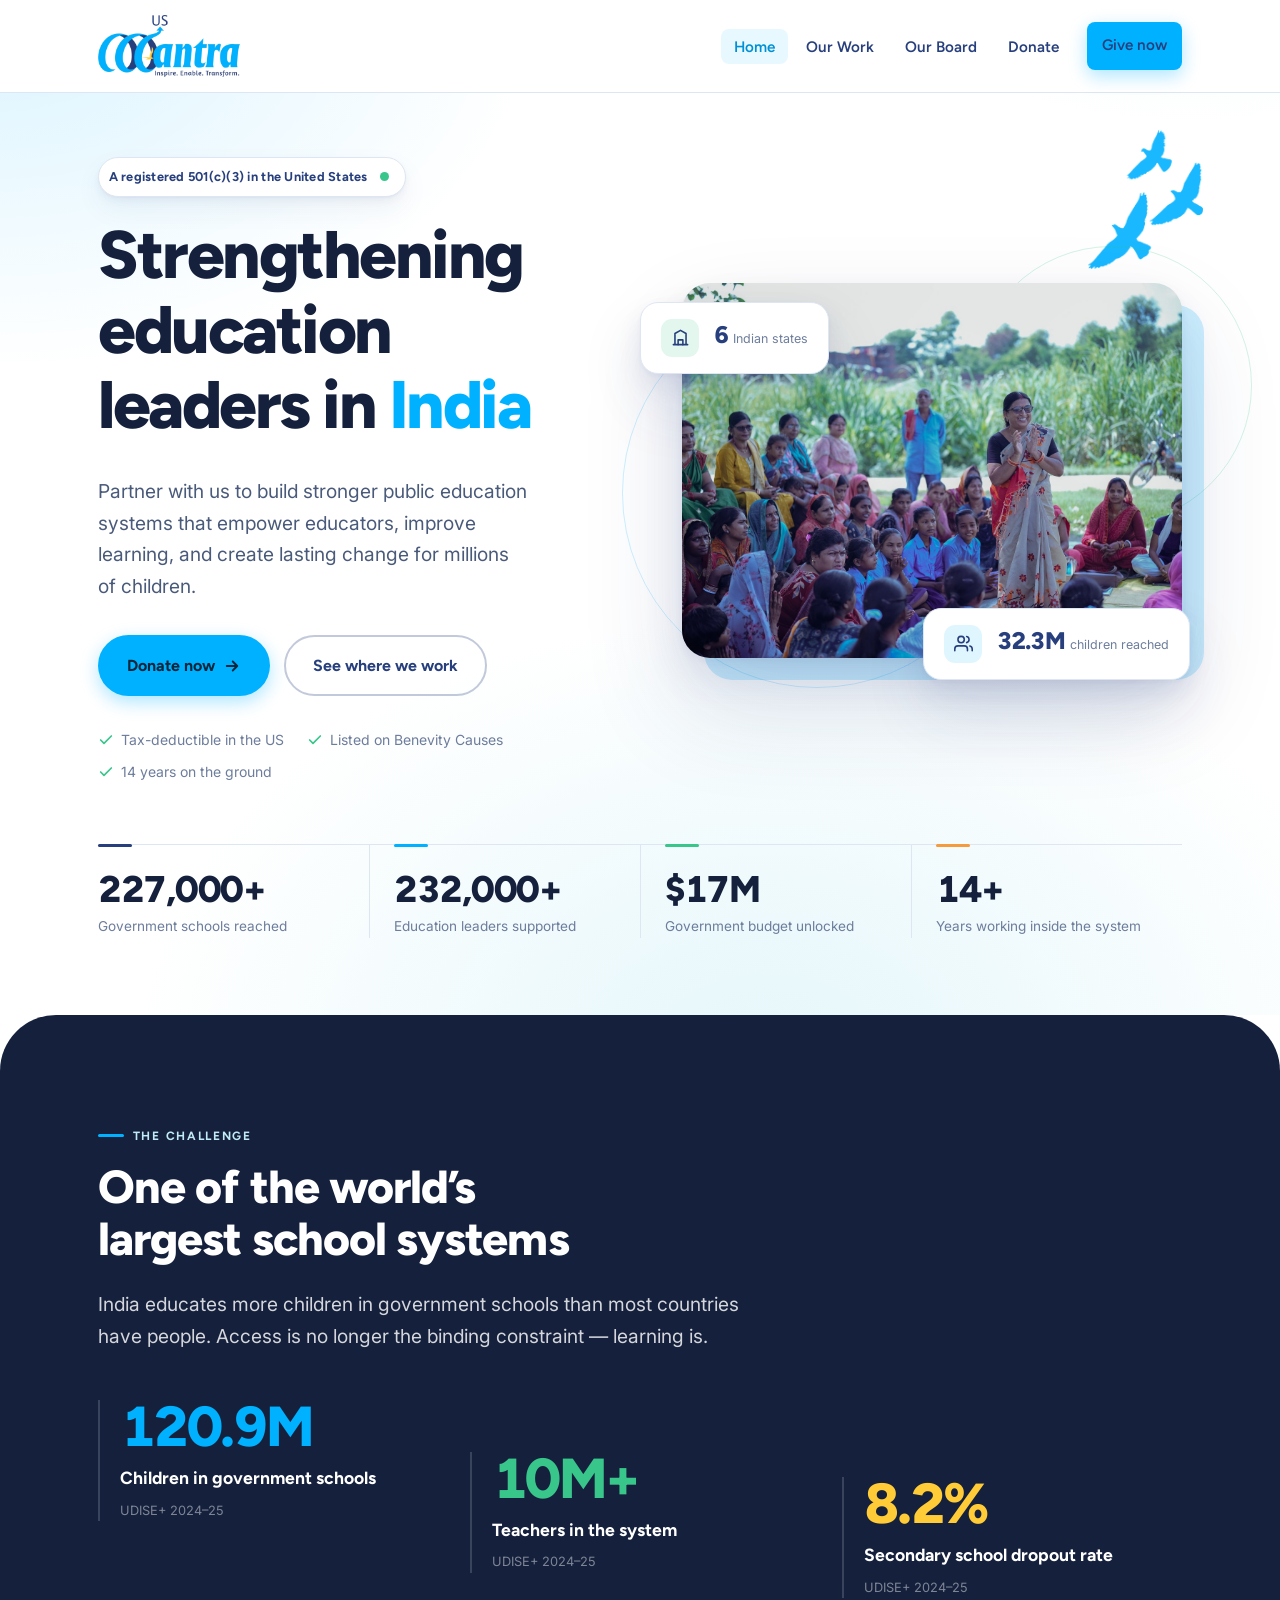
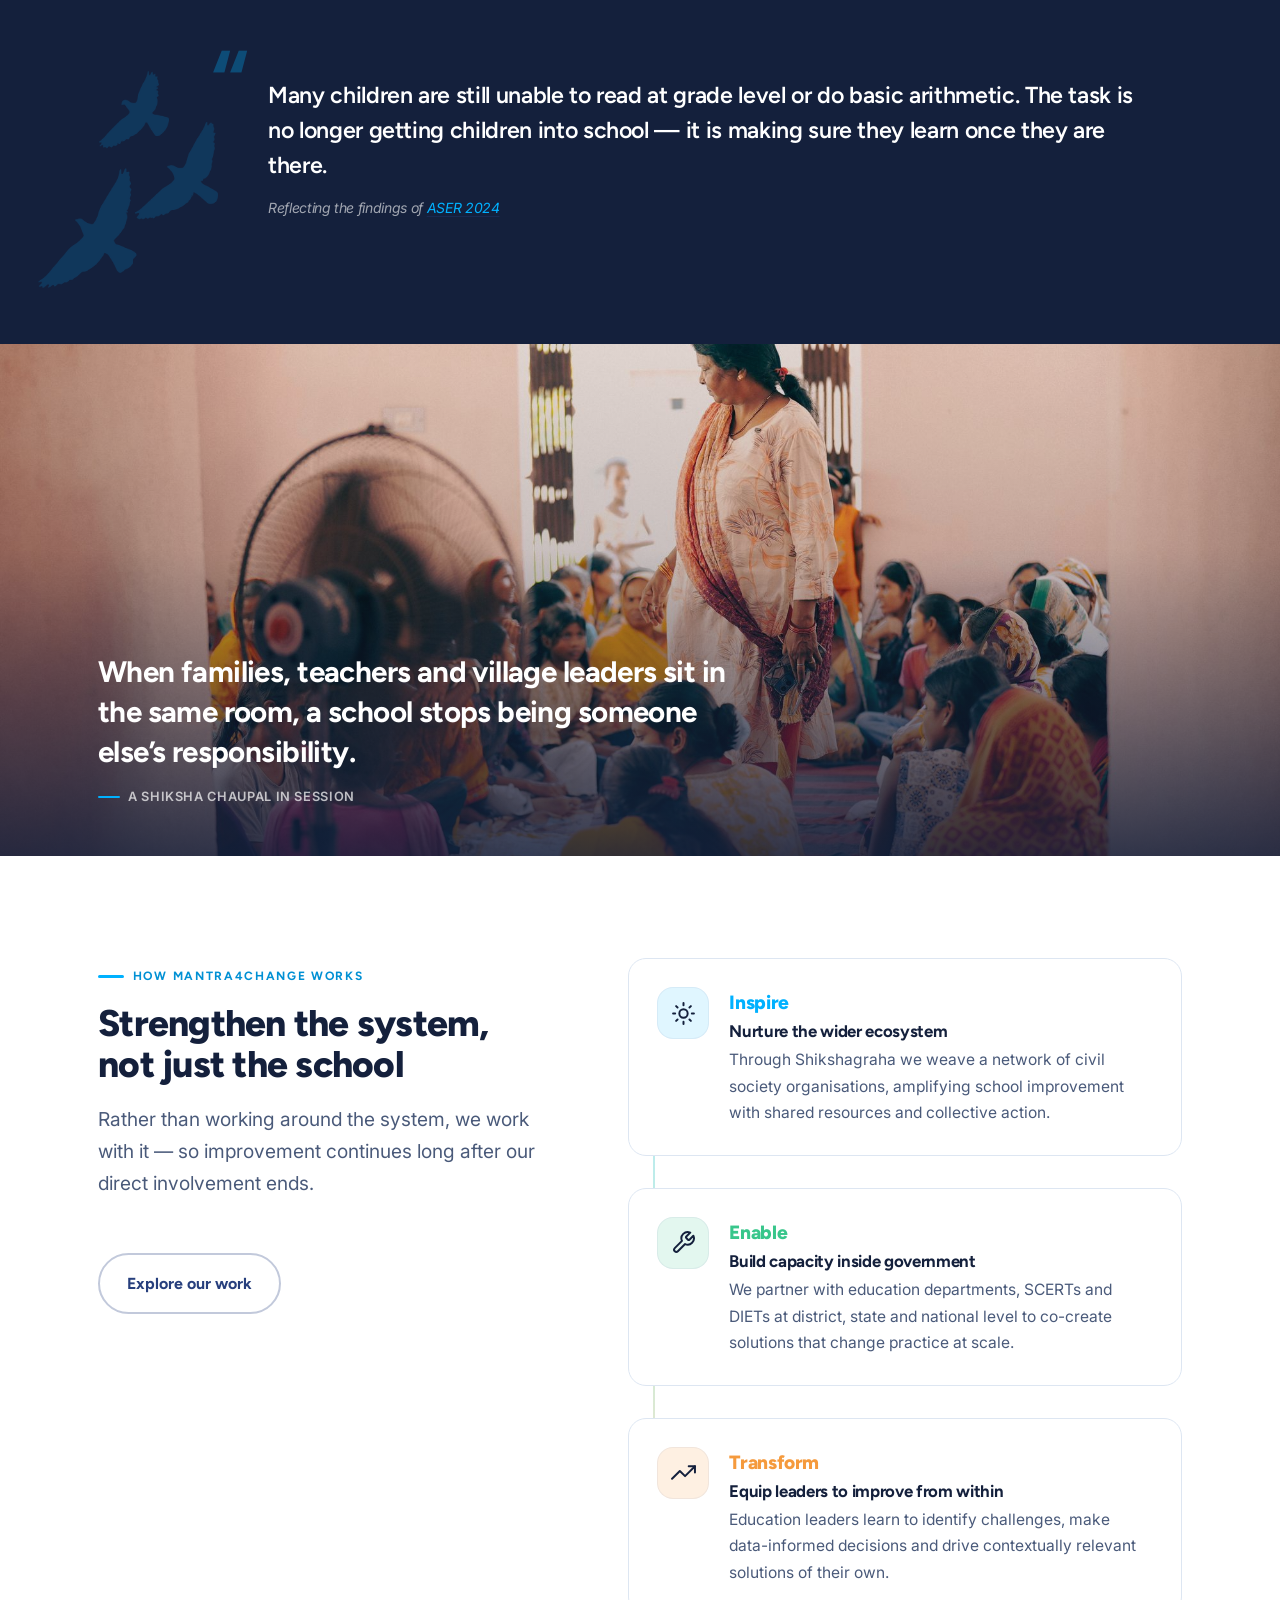
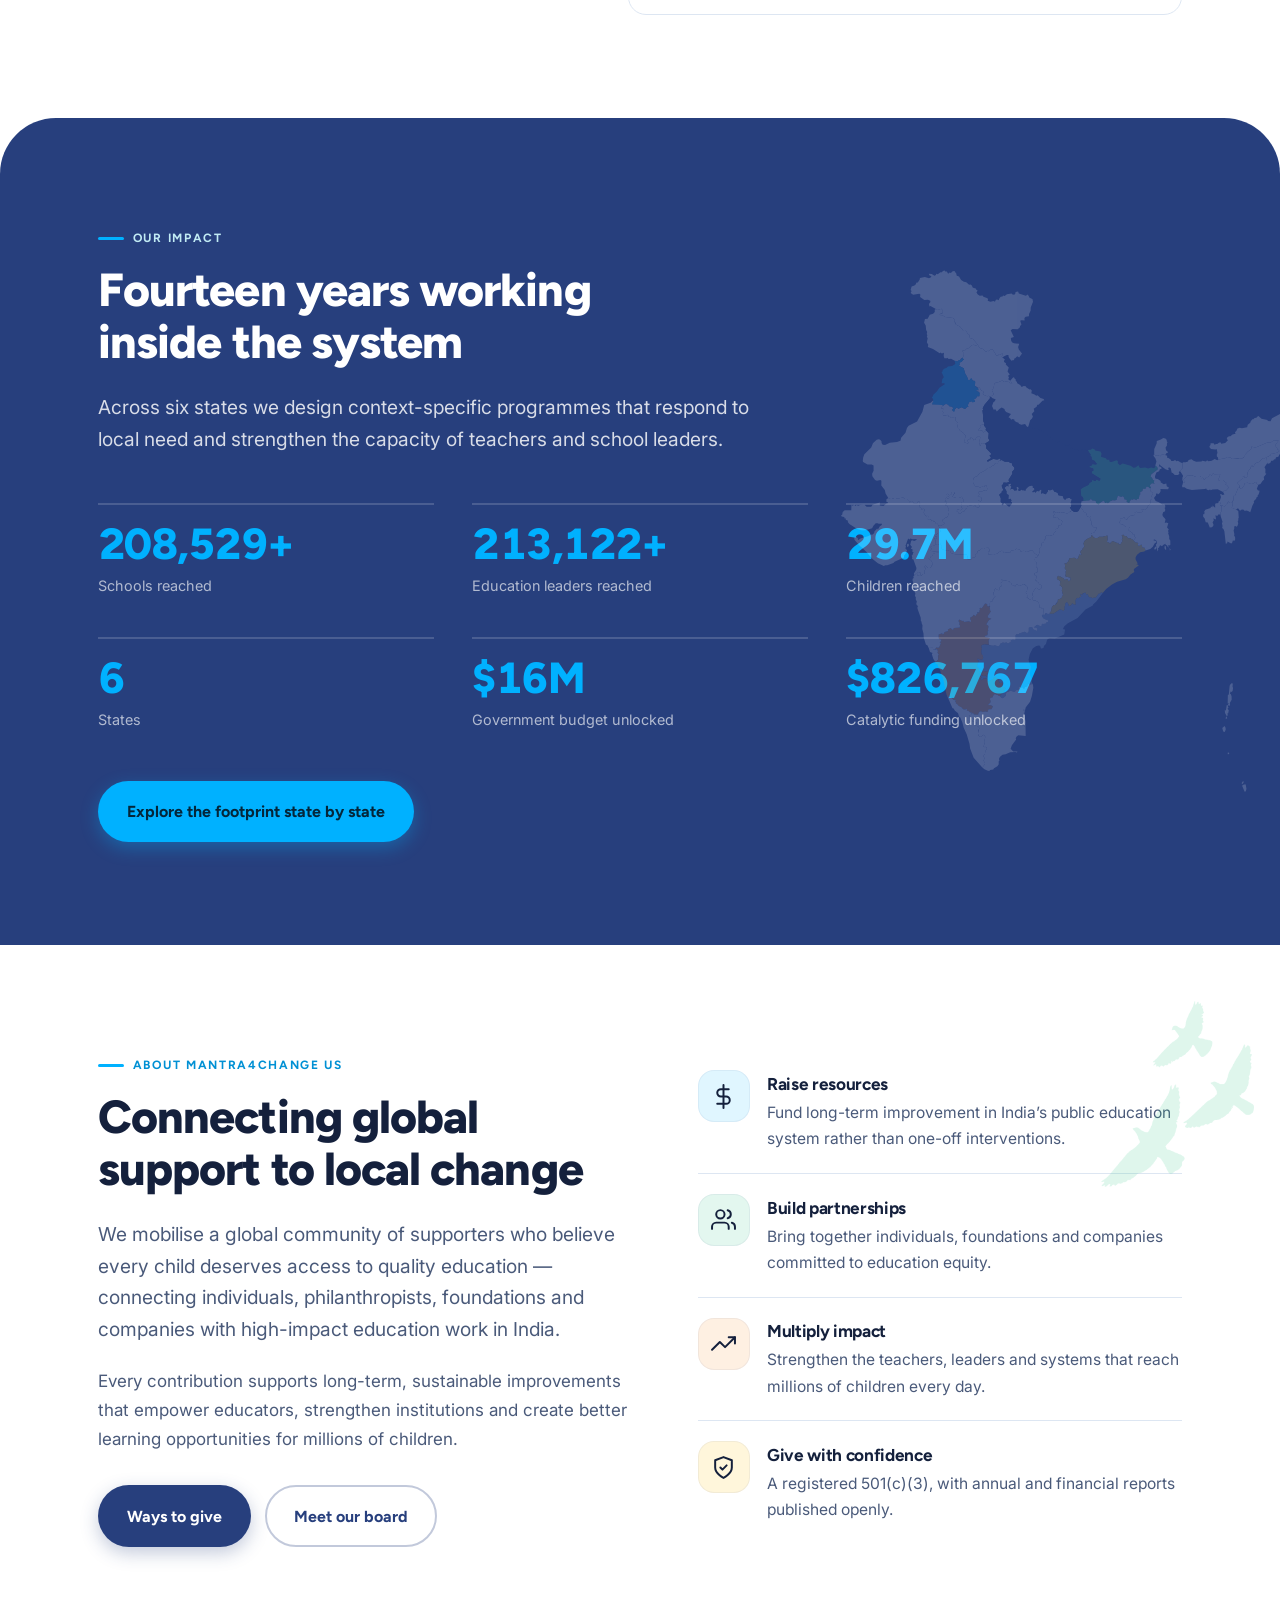
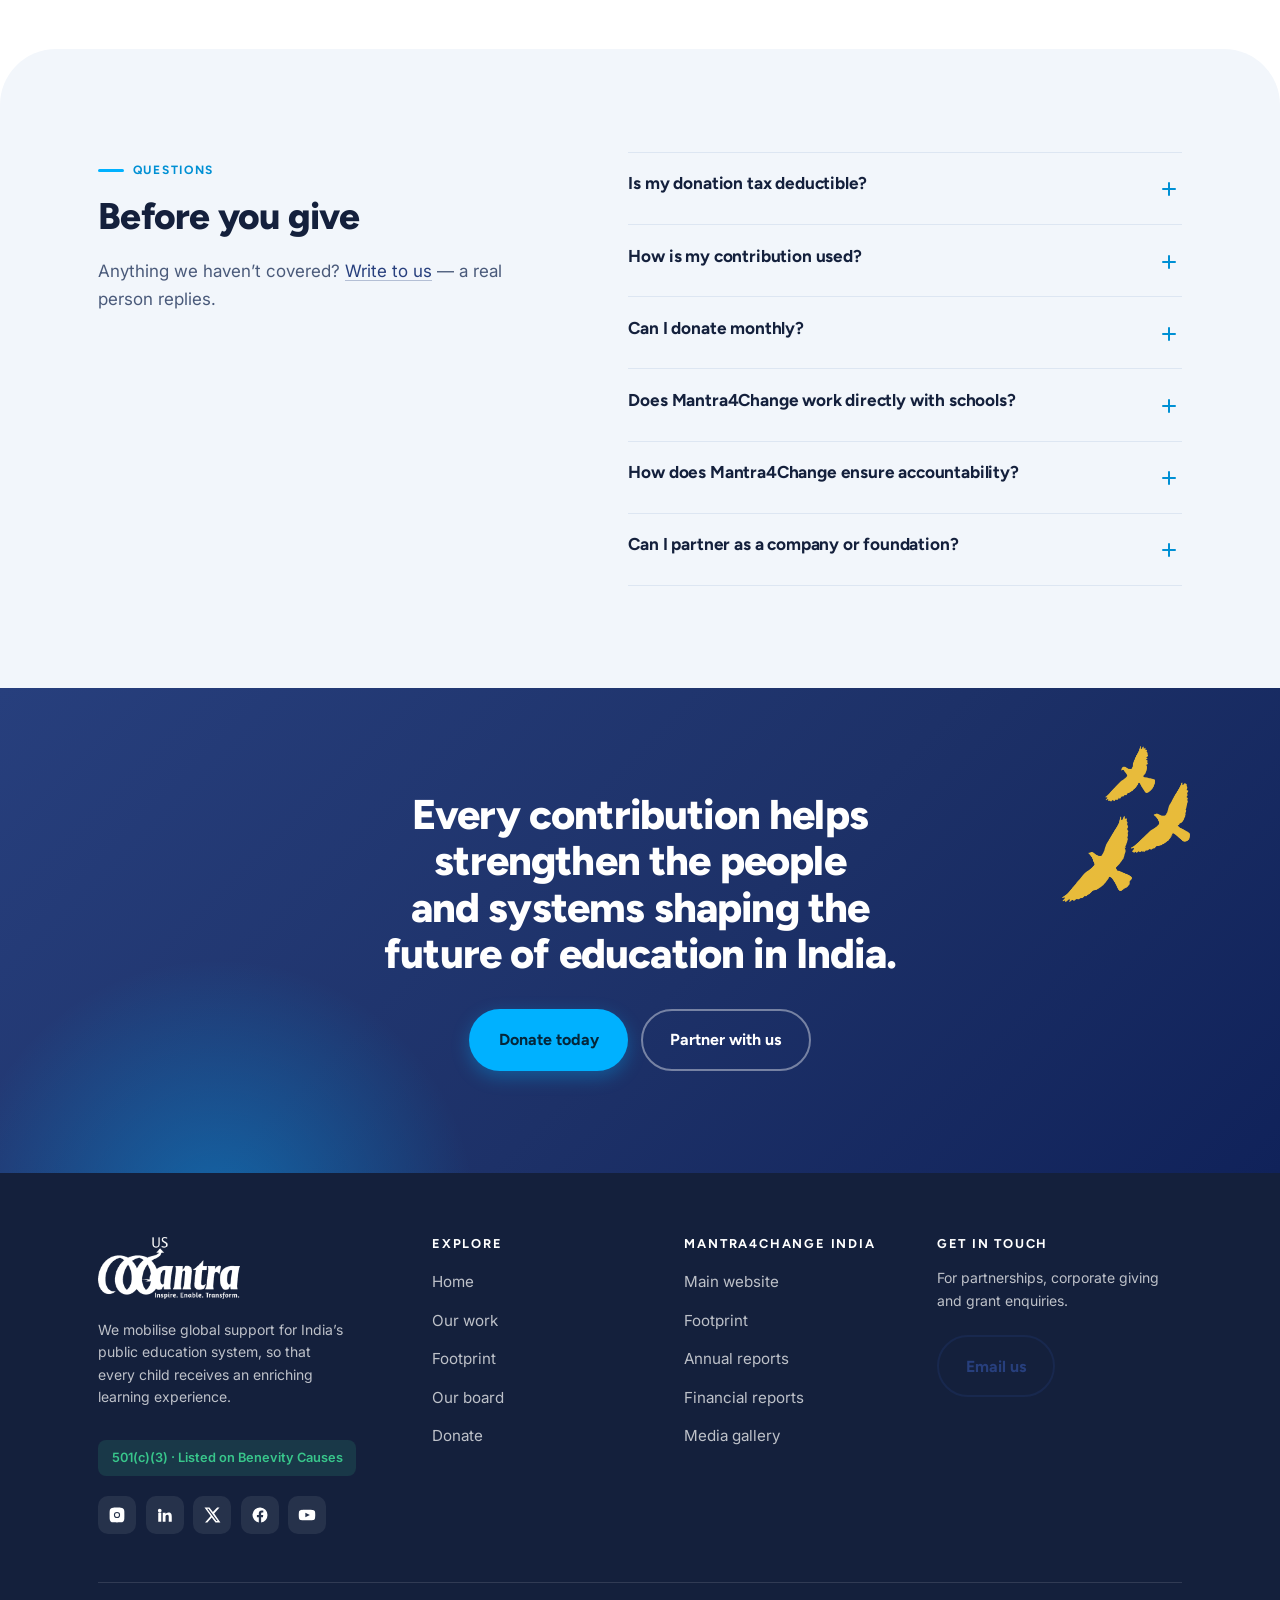
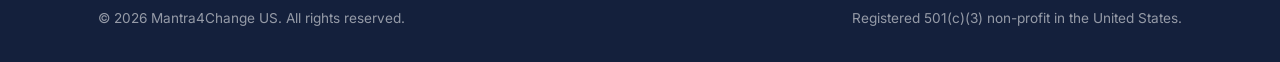
==== index.html @ 70fd28f2 "Add photography and alphabetise board" ====
<!DOCTYPE html>
<html lang="en">
<head>
<meta charset="utf-8">
<meta name="viewport" content="width=device-width, initial-scale=1">
<title>Mantra4Change US — Strengthening education leaders in India</title>
<meta name="description" content="Mantra4Change US is a registered 501(c)(3) mobilising global support for India's public education system — strengthening school leadership, teaching and community participation at scale.">
<link rel="icon" href="assets/img/logo-mark.png">
<meta property="og:title" content="Mantra4Change US — Strengthening education leaders in India">
<meta property="og:description" content="Mantra4Change US is a registered 501(c)(3) mobilising global support for India's public education system — strengthening school leadership, teaching and community participation at scale.">
<meta property="og:image" content="assets/img/logo-full.png">
<meta property="og:type" content="website">
<link rel="preconnect" href="https://fonts.googleapis.com">
<link rel="preconnect" href="https://fonts.gstatic.com" crossorigin>
<link href="https://fonts.googleapis.com/css2?family=Figtree:wght@400;600;700;800&family=Inter:wght@400;500;600&display=swap" rel="stylesheet">
<link rel="stylesheet" href="assets/css/style.css">
</head>
<body>
<a class="skip" href="#main">Skip to content</a>

<header class="site-header">
  <div class="wrap">
    <nav class="nav" aria-label="Main">
      <a class="brand" href="index.html" aria-label="Mantra4Change US, home">
        <img class="brand__logo" src="assets/img/logo-full.png" alt="Mantra4Change US — Inspire. Enable. Transform.">
      </a>
      <button class="nav__toggle" type="button" aria-expanded="false" aria-controls="nav-links" aria-label="Open menu"><span></span></button>
      <ul class="nav__links" id="nav-links">
        <li><a href="index.html" aria-current="page">Home</a></li>
        <li><a href="our-work.html">Our Work</a></li>
        <li><a href="board.html">Our Board</a></li>
        <li><a href="donate.html">Donate</a></li>
        <li><a class="btn btn--primary nav__cta" href="donate.html">Give now</a></li>
      </ul>
    </nav>
  </div>
</header>

<main id="main">

<!-- ================================================================= HERO -->
<section class="hero2">
  <img class="birds birds--float" src="assets/img/birds-blue.png" alt="" style="top:4%;right:6%;width:clamp(80px,9vw,140px)">
  <div class="wrap">
    <div class="hero2__grid">

      <div>
        <span class="pill">A registered 501(c)(3) in the United States<span class="pill__dot"></span></span>
        <h1 class="hero2__title">Strengthening education leaders in <em>India</em></h1>
        <p class="lede hero2__lede">Partner with us to build stronger public education systems that empower educators, improve learning, and create lasting change for millions of children.</p>

        <div class="btn-row">
          <a class="btn btn--primary" href="donate.html">Donate now
            <svg viewBox="0 0 24 24" fill="none" stroke="currentColor" stroke-width="2.5" stroke-linecap="round" stroke-linejoin="round" style="width:18px;height:18px"><path d="M5 12h14M13 6l6 6-6 6"/></svg>
          </a>
          <a class="btn btn--ghost" href="our-work.html#footprint">See where we work</a>
        </div>

        <div class="trust">
          <span class="trust__item"><svg viewBox="0 0 24 24" fill="none" stroke="currentColor" stroke-width="2.5" stroke-linecap="round" stroke-linejoin="round"><path d="M20 6 9 17l-5-5"/></svg> Tax-deductible in the US</span>
          <span class="trust__item"><svg viewBox="0 0 24 24" fill="none" stroke="currentColor" stroke-width="2.5" stroke-linecap="round" stroke-linejoin="round"><path d="M20 6 9 17l-5-5"/></svg> Listed on Benevity Causes</span>
          <span class="trust__item"><svg viewBox="0 0 24 24" fill="none" stroke="currentColor" stroke-width="2.5" stroke-linecap="round" stroke-linejoin="round"><path d="M20 6 9 17l-5-5"/></svg> 14 years on the ground</span>
        </div>
      </div>

      <!-- layered composition: photo, offset colour block, arcs, floating stat -->
      <div class="compose">
        <span class="compose__arc" aria-hidden="true"></span>
        <span class="compose__arc compose__arc--2" aria-hidden="true"></span>

        <div class="figure a-sky" data-photo="assets/img/hero.jpg" data-alt="A classroom in a government school in India" style="--ar:4/3">
          <div class="figure__slot">
            <svg viewBox="0 0 24 24" fill="none" stroke="currentColor" stroke-width="1.6" stroke-linecap="round" stroke-linejoin="round"><rect x="3" y="3" width="18" height="18" rx="3"/><circle cx="8.5" cy="8.5" r="1.8"/><path d="m21 15-5-5L5 21"/></svg>
            <b>Hero photograph goes here</b>
            <span>Save your image as <code>assets/img/hero.jpg</code> &mdash; it appears automatically. Landscape, 4:3, at least 1200px wide.</span>
          </div>
        </div>

        <div class="floatcard floatcard--br a-sky">
          <span class="floatcard__icon" aria-hidden="true">
            <svg viewBox="0 0 24 24" fill="none" stroke="currentColor" stroke-width="2" stroke-linecap="round" stroke-linejoin="round"><path d="M17 21v-2a4 4 0 0 0-4-4H5a4 4 0 0 0-4 4v2"/><circle cx="9" cy="7" r="4"/><path d="M23 21v-2a4 4 0 0 0-3-3.87M16 3.13a4 4 0 0 1 0 7.75"/></svg>
          </span>
          <span>
            <span class="floatcard__n tnum" data-count="32.3" data-decimals="1" data-suffix="M">32.3M</span>
            <span class="floatcard__l">children reached</span>
          </span>
        </div>

        <div class="floatcard floatcard--tl a-green">
          <span class="floatcard__icon" aria-hidden="true">
            <svg viewBox="0 0 24 24" fill="none" stroke="currentColor" stroke-width="2" stroke-linecap="round" stroke-linejoin="round"><path d="M3 21h18M5 21V7l7-4 7 4v14"/><path d="M9 21v-6h6v6"/></svg>
          </span>
          <span>
            <span class="floatcard__n tnum" data-count="6">6</span>
            <span class="floatcard__l">Indian states</span>
          </span>
        </div>
      </div>
    </div>

    <!-- ticked fact rail, not a boxy grid -->
    <div class="rail">
      <div class="rail__item a-navy"><div class="rail__n tnum" data-count="227000" data-suffix="+">227,000+</div><div class="rail__l">Government schools reached</div></div>
      <div class="rail__item a-sky"><div class="rail__n tnum" data-count="232000" data-suffix="+">232,000+</div><div class="rail__l">Education leaders supported</div></div>
      <div class="rail__item a-green"><div class="rail__n tnum" data-count="17" data-prefix="$" data-suffix="M">$17M</div><div class="rail__l">Government budget unlocked</div></div>
      <div class="rail__item a-orange"><div class="rail__n tnum" data-count="14" data-suffix="+">14+</div><div class="rail__l">Years working inside the system</div></div>
    </div>
  </div>
</section>

<!-- ============================================================ CHALLENGE -->
<section class="band band--ink on-dark band--rel band--curve-top">
  <img class="birds birds--soft" src="assets/img/birds-blue.png" alt="" style="bottom:6%;left:3%;width:clamp(110px,14vw,220px)">
  <div class="wrap">
    <div class="measure" data-reveal>
      <p class="eyebrow">The challenge</p>
      <h2 class="t-h2">One of the world&rsquo;s largest school systems</h2>
      <p class="lede">India educates more children in government schools than most countries have people. Access is no longer the binding constraint &mdash; learning is.</p>
    </div>

    <div class="stagger mt-3">
        <div class="bigstat a-sky">
          <div class="bignum tnum" data-count="121.6" data-decimals="1" data-suffix="M">121.6M</div>
          <div class="bigstat__l">Children in government schools</div>
          <div class="bigstat__src">UDISE+ 2024&ndash;25</div>
        </div>
        <div class="bigstat a-green">
          <div class="bignum tnum" data-count="10" data-suffix="M+">10M+</div>
          <div class="bigstat__l">Teachers in the system</div>
          <div class="bigstat__src">UDISE+ 2024&ndash;25</div>
        </div>
        <div class="bigstat a-amber">
          <div class="bignum tnum" data-count="8.2" data-decimals="1" data-suffix="%">8.2%</div>
          <div class="bigstat__l">Secondary school dropout rate</div>
          <div class="bigstat__src">UDISE+ 2024&ndash;25</div>
        </div>
    </div>

    <blockquote class="quote measure mt-3" style="margin-left:auto">
      Many children are still unable to read at grade level or do basic arithmetic. The task is no longer getting children into school &mdash; it is making sure they learn once they are there.
      <cite class="quote__src">Reflecting the findings of <a href="https://asercentre.org/about-aser-2024/" target="_blank" rel="noopener" style="color:var(--sky)">ASER 2024</a></cite>
    </blockquote>
  </div>
</section>


<!-- ==================================================== visual break -->
<section class="imgband">
  <img class="imgband__media" src="assets/img/break-wide.jpg" alt="Women and children seated together during a community education session in India" loading="lazy">
  <div class="imgband__scrim">
    <div class="wrap imgband__inner">
      <p class="imgband__q">When families, teachers and village leaders sit in the same room, a school stops being someone else&rsquo;s responsibility.</p>
      <span class="imgband__cap">A Shiksha Chaupal in session</span>
    </div>
  </div>
</section>

<!-- ============================================================= APPROACH -->
<section class="band">
  <div class="wrap">
    <div class="sticky-split">
      <div class="sticky-split__head">
        <p class="eyebrow">How Mantra4Change works</p>
        <h2 class="t-h2">Strengthen the system, not just the school</h2>
        <p class="lede">Rather than working around the system, we work with it &mdash; so improvement continues long after our direct involvement ends.</p>
        <a class="btn btn--ghost mt-2" href="our-work.html">Explore our work</a>
      </div>

      <div class="flow">
        <article class="flow__step a-sky">
          <span class="ico" aria-hidden="true">
            <svg viewBox="0 0 24 24" fill="none" stroke="currentColor" stroke-width="1.9" stroke-linecap="round" stroke-linejoin="round"><path d="M12 2v2m0 16v2M4.9 4.9l1.4 1.4m11.4 11.4 1.4 1.4M2 12h2m16 0h2M4.9 19.1l1.4-1.4M17.7 6.3l1.4-1.4"/><circle cx="12" cy="12" r="4"/></svg>
          </span>
          <div>
            <div class="flow__word">Inspire</div>
            <h3>Nurture the wider ecosystem</h3>
            <p>Through Shikshagraha we weave a network of civil society organisations, amplifying school improvement with shared resources and collective action.</p>
          </div>
        </article>

        <article class="flow__step a-green">
          <span class="ico" aria-hidden="true">
            <svg viewBox="0 0 24 24" fill="none" stroke="currentColor" stroke-width="1.9" stroke-linecap="round" stroke-linejoin="round"><path d="M14.7 6.3a1 1 0 0 0 0 1.4l1.6 1.6a1 1 0 0 0 1.4 0l3.77-3.77a6 6 0 0 1-7.94 7.94l-6.91 6.91a2.12 2.12 0 0 1-3-3l6.91-6.91a6 6 0 0 1 7.94-7.94l-3.76 3.76z"/></svg>
          </span>
          <div>
            <div class="flow__word">Enable</div>
            <h3>Build capacity inside government</h3>
            <p>We partner with education departments, SCERTs and DIETs at district, state and national level to co-create solutions that change practice at scale.</p>
          </div>
        </article>

        <article class="flow__step a-orange">
          <span class="ico" aria-hidden="true">
            <svg viewBox="0 0 24 24" fill="none" stroke="currentColor" stroke-width="1.9" stroke-linecap="round" stroke-linejoin="round"><path d="M23 6l-9.5 9.5-5-5L1 18"/><path d="M17 6h6v6"/></svg>
          </span>
          <div>
            <div class="flow__word">Transform</div>
            <h3>Equip leaders to improve from within</h3>
            <p>Education leaders learn to identify challenges, make data-informed decisions and drive contextually relevant solutions of their own.</p>
          </div>
        </article>
      </div>
    </div>
  </div>
</section>

<!-- =============================================================== IMPACT -->
<section class="band band--navy on-dark impact2 band--curve band--curve-top" id="impact">
  <div class="impact2__map" data-map aria-hidden="true"></div>
  <div class="wrap">
    <div class="measure" data-reveal>
      <p class="eyebrow">Our impact</p>
      <h2 class="t-h2">Fourteen years working inside the system</h2>
      <p class="lede">Across six states we design context-specific programmes that respond to local need and strengthen the capacity of teachers and school leaders.</p>
    </div>

    <div class="metricgrid mt-3">
      <div class="metric2" data-reveal><div class="metric2__n tnum" data-count="227000" data-suffix="+">227,000+</div><div class="metric2__l">Schools reached</div></div>
      <div class="metric2" data-reveal data-reveal-delay="60"><div class="metric2__n tnum" data-count="232000" data-suffix="+">232,000+</div><div class="metric2__l">Education leaders reached</div></div>
      <div class="metric2" data-reveal data-reveal-delay="120"><div class="metric2__n tnum" data-count="32.3" data-decimals="1" data-suffix="M">32.3M</div><div class="metric2__l">Children reached</div></div>
      <div class="metric2" data-reveal data-reveal-delay="180"><div class="metric2__n tnum" data-count="6">6</div><div class="metric2__l">States</div></div>
      <div class="metric2" data-reveal data-reveal-delay="240"><div class="metric2__n tnum" data-count="17" data-prefix="$" data-suffix="M">$17M</div><div class="metric2__l">Government budget unlocked</div></div>
      <div class="metric2" data-reveal data-reveal-delay="300"><div class="metric2__n tnum" data-count="900000" data-prefix="$">$900,000</div><div class="metric2__l">Catalytic funding unlocked</div></div>
    </div>

    <div class="btn-row mt-3" data-reveal>
      <a class="btn btn--primary" href="our-work.html#footprint">Explore the footprint state by state</a>
    </div>
  </div>
</section>

<!-- ============================================================== M4C US -->
<section class="band band--rel">
  <img class="birds birds--soft" src="assets/img/birds-green.png" alt="" style="top:8%;right:2%;width:clamp(100px,12vw,190px)">
  <div class="wrap">
    <div class="split">
      <div data-reveal>
        <p class="eyebrow">About Mantra4Change US</p>
        <h2 class="t-h2">Connecting global support to local change</h2>
        <p class="lede">We mobilise a global community of supporters who believe every child deserves access to quality education &mdash; connecting individuals, philanthropists, foundations and companies with high-impact education work in India.</p>
        <p>Every contribution supports long-term, sustainable improvements that empower educators, strengthen institutions and create better learning opportunities for millions of children.</p>
        <div class="btn-row mt-2">
          <a class="btn btn--navy" href="donate.html">Ways to give</a>
          <a class="btn btn--ghost" href="board.html">Meet our board</a>
        </div>
      </div>

      <div data-reveal data-reveal-delay="100">
        <div class="featrow a-sky">
          <span class="ico" aria-hidden="true"><svg viewBox="0 0 24 24" fill="none" stroke="currentColor" stroke-width="1.9" stroke-linecap="round" stroke-linejoin="round"><path d="M12 1v22M17 5H9.5a3.5 3.5 0 0 0 0 7h5a3.5 3.5 0 0 1 0 7H6"/></svg></span>
          <div><h3>Raise resources</h3><p>Fund long-term improvement in India&rsquo;s public education system rather than one-off interventions.</p></div>
        </div>
        <div class="featrow a-green">
          <span class="ico" aria-hidden="true"><svg viewBox="0 0 24 24" fill="none" stroke="currentColor" stroke-width="1.9" stroke-linecap="round" stroke-linejoin="round"><path d="M17 21v-2a4 4 0 0 0-4-4H5a4 4 0 0 0-4 4v2"/><circle cx="9" cy="7" r="4"/><path d="M23 21v-2a4 4 0 0 0-3-3.87M16 3.13a4 4 0 0 1 0 7.75"/></svg></span>
          <div><h3>Build partnerships</h3><p>Bring together individuals, foundations and companies committed to education equity.</p></div>
        </div>
        <div class="featrow a-orange">
          <span class="ico" aria-hidden="true"><svg viewBox="0 0 24 24" fill="none" stroke="currentColor" stroke-width="1.9" stroke-linecap="round" stroke-linejoin="round"><path d="M23 6l-9.5 9.5-5-5L1 18"/><path d="M17 6h6v6"/></svg></span>
          <div><h3>Multiply impact</h3><p>Strengthen the teachers, leaders and systems that reach millions of children every day.</p></div>
        </div>
        <div class="featrow a-amber">
          <span class="ico" aria-hidden="true"><svg viewBox="0 0 24 24" fill="none" stroke="currentColor" stroke-width="1.9" stroke-linecap="round" stroke-linejoin="round"><path d="M12 22s8-4 8-10V5l-8-3-8 3v7c0 6 8 10 8 10z"/><path d="m9 12 2 2 4-4"/></svg></span>
          <div><h3>Give with confidence</h3><p>A registered 501(c)(3), with annual and financial reports published openly.</p></div>
        </div>
      </div>
    </div>
  </div>
</section>

<!-- ================================================================== FAQ -->
<section class="band band--wash band--curve-top band--curve">
  <div class="wrap">
    <div class="sticky-split">
      <div class="sticky-split__head">
        <p class="eyebrow">Questions</p>
        <h2 class="t-h2">Before you give</h2>
        <p>Anything we haven&rsquo;t covered? <a href="mailto:info@mantra4changeus.org">Write to us</a> &mdash; a real person replies.</p>
      </div>

      <div class="faq">
        <!-- TODO: add the EIN to the first answer once confirmed. -->
        <div class="faq__item">
          <h3 style="margin:0"><button class="faq__q" type="button" aria-expanded="false" aria-controls="faq-1">Is my donation tax deductible?<span class="faq__sign" aria-hidden="true"></span></button></h3>
          <div class="faq__a" id="faq-1"><div>Yes. Mantra4Change US is a registered 501(c)(3) non-profit in the United States, so gifts from US taxpayers are tax deductible to the extent allowed by law. You will receive an acknowledgement by email for every contribution, which serves as your receipt.</div></div>
        </div>
        <div class="faq__item">
          <h3 style="margin:0"><button class="faq__q" type="button" aria-expanded="false" aria-controls="faq-2">How is my contribution used?<span class="faq__sign" aria-hidden="true"></span></button></h3>
          <div class="faq__a" id="faq-2"><div>Contributions fund the programmes Mantra4Change runs with state governments in India &mdash; school leadership development, teacher capacity building, Project Based Learning and community engagement. Because the work is delivered through the public system rather than alongside it, each dollar supports improvements that keep running after a programme ends.</div></div>
        </div>
        <div class="faq__item">
          <h3 style="margin:0"><button class="faq__q" type="button" aria-expanded="false" aria-controls="faq-3">Can I donate monthly?<span class="faq__sign" aria-hidden="true"></span></button></h3>
          <div class="faq__a" id="faq-3"><div>Yes, and it is the most useful kind of support we receive, because it lets us commit to multi-year partnerships with state governments with confidence. You can set up, pause or change a monthly gift at any time.</div></div>
        </div>
        <div class="faq__item">
          <h3 style="margin:0"><button class="faq__q" type="button" aria-expanded="false" aria-controls="faq-4">Does Mantra4Change work directly with schools?<span class="faq__sign" aria-hidden="true"></span></button></h3>
          <div class="faq__a" id="faq-4"><div>We work with government schools through formal partnerships with state and district education departments. Our teams support head teachers, teachers and education officials directly, while institutional reform happens with SCERTs, DIETs and Teacher Education Institutes.</div></div>
        </div>
        <div class="faq__item">
          <h3 style="margin:0"><button class="faq__q" type="button" aria-expanded="false" aria-controls="faq-5">How does Mantra4Change ensure accountability?<span class="faq__sign" aria-hidden="true"></span></button></h3>
          <div class="faq__a" id="faq-5"><div>Programmes are evaluated with independent partners and monitored against baseline and endline data, and our annual and financial reports are published openly. You can read them in the <a href="donate.html#transparency">transparency section</a>.</div></div>
        </div>
        <div class="faq__item">
          <h3 style="margin:0"><button class="faq__q" type="button" aria-expanded="false" aria-controls="faq-6">Can I partner as a company or foundation?<span class="faq__sign" aria-hidden="true"></span></button></h3>
          <div class="faq__a" id="faq-6"><div>Yes. We work with corporate partners, family foundations and institutional funders on multi-year commitments, and we are listed on the Benevity Causes Portal for workplace giving and matching programmes.</div></div>
        </div>
      </div>
    </div>
  </div>
</section>

<!-- ================================================================== CTA -->
<section class="band cta on-dark">
  <img class="birds birds--float" src="assets/img/birds-yellow.png" alt="" style="top:12%;right:7%;width:clamp(80px,10vw,150px)">
  <div class="wrap center">
    <h2 class="cta__title center" data-reveal>Every contribution helps strengthen the people and systems shaping the future of education in India.</h2>
    <div class="btn-row mt-2" style="justify-content:center" data-reveal>
      <a class="btn btn--primary" href="donate.html">Donate today</a>
      <a class="btn btn--ghost" href="donate.html#partner">Partner with us</a>
    </div>
  </div>
</section>

</main>

<footer class="site-footer">
  <div class="wrap">
    <div class="footer__top">
      <div>
        <img class="brand__logo" src="assets/img/logo-full.png" alt="Mantra4Change US" style="margin-bottom:1.25rem;filter:brightness(0) invert(1)">
        <p class="small">We mobilise global support for India&rsquo;s public education system, so that every child receives an enriching learning experience.</p>
        <span class="badge501">501(c)(3) &middot; Listed on Benevity Causes</span>
        <div class="social">
          <a href="https://www.instagram.com/mantra4changeus/" target="_blank" rel="noopener" aria-label="Instagram"><svg viewBox="0 0 24 24" fill="currentColor"><path d="M12 2.16c3.2 0 3.58.01 4.85.07 3.25.15 4.77 1.69 4.92 4.92.06 1.27.07 1.65.07 4.85s-.01 3.58-.07 4.85c-.15 3.23-1.66 4.77-4.92 4.92-1.27.06-1.65.07-4.85.07s-3.58-.01-4.85-.07c-3.26-.15-4.77-1.7-4.92-4.92-.06-1.27-.07-1.65-.07-4.85s.01-3.58.07-4.85C2.38 3.92 3.89 2.38 7.15 2.23 8.42 2.17 8.8 2.16 12 2.16zm0 5.68a4.16 4.16 0 1 0 0 8.32 4.16 4.16 0 0 0 0-8.32zm0 6.86a2.7 2.7 0 1 1 0-5.4 2.7 2.7 0 0 1 0 5.4zm5.34-7.03a.97.97 0 1 1-1.94 0 .97.97 0 0 1 1.94 0z"/></svg></a>
          <a href="https://www.linkedin.com/company/mantra4change-us/" target="_blank" rel="noopener" aria-label="LinkedIn"><svg viewBox="0 0 24 24" fill="currentColor"><path d="M4.98 3.5a2.5 2.5 0 1 1 0 5 2.5 2.5 0 0 1 0-5zM3 9h4v12H3zM9 9h3.8v1.7h.05c.53-1 1.83-2.05 3.77-2.05C20.4 8.65 21 11.1 21 14.3V21h-4v-6c0-1.43-.03-3.27-2-3.27-2 0-2.3 1.56-2.3 3.17V21H9z"/></svg></a>
          <a href="https://twitter.com/m4c_us" target="_blank" rel="noopener" aria-label="X"><svg viewBox="0 0 24 24" fill="currentColor"><path d="M18.9 2H22l-7.1 8.1L23.2 22h-6.5l-5.1-6.7L5.8 22H2.7l7.6-8.7L2 2h6.6l4.6 6.1zm-1.1 18h1.7L7.3 3.8H5.5z"/></svg></a>
          <a href="https://www.facebook.com/mantra4changeus" target="_blank" rel="noopener" aria-label="Facebook"><svg viewBox="0 0 24 24" fill="currentColor"><path d="M22 12a10 10 0 1 0-11.6 9.9v-7H7.9V12h2.5V9.8c0-2.5 1.5-3.9 3.8-3.9 1.1 0 2.2.2 2.2.2v2.5h-1.3c-1.2 0-1.6.8-1.6 1.6V12h2.8l-.4 2.9h-2.4v7A10 10 0 0 0 22 12z"/></svg></a>
          <a href="https://www.youtube.com/@Mantra4Change" target="_blank" rel="noopener" aria-label="YouTube"><svg viewBox="0 0 24 24" fill="currentColor"><path d="M23 12s0-3.2-.4-4.7a2.5 2.5 0 0 0-1.8-1.8C19.3 5 12 5 12 5s-7.3 0-8.8.5A2.5 2.5 0 0 0 1.4 7.3C1 8.8 1 12 1 12s0 3.2.4 4.7a2.5 2.5 0 0 0 1.8 1.8C4.7 19 12 19 12 19s7.3 0 8.8-.5a2.5 2.5 0 0 0 1.8-1.8C23 15.2 23 12 23 12zM9.8 15.1V8.9l6 3.1z"/></svg></a>
        </div>
      </div>
      <div>
        <h2 class="footer__h">Explore</h2>
        <ul class="footer__list">
          <li><a href="index.html">Home</a></li>
          <li><a href="our-work.html">Our work</a></li>
          <li><a href="our-work.html#footprint">Footprint</a></li>
          <li><a href="board.html">Our board</a></li>
          <li><a href="donate.html">Donate</a></li>
        </ul>
      </div>
      <div>
        <h2 class="footer__h">Mantra4Change India</h2>
        <ul class="footer__list">
          <li><a href="https://www.mantra4change.org/" target="_blank" rel="noopener">Main website</a></li>
          <li><a href="https://www.mantra4change.org/footprint/" target="_blank" rel="noopener">Footprint</a></li>
          <li><a href="https://www.mantra4change.org/annual-report/" target="_blank" rel="noopener">Annual reports</a></li>
          <li><a href="https://www.mantra4change.org/financial-report/" target="_blank" rel="noopener">Financial reports</a></li>
          <li><a href="https://www.mantra4change.org/media-gallery/" target="_blank" rel="noopener">Media gallery</a></li>
        </ul>
      </div>
      <div>
        <h2 class="footer__h">Get in touch</h2>
        <p class="small">For partnerships, corporate giving and grant enquiries.</p>
        <a class="btn btn--ghost" href="mailto:info@mantra4changeus.org" style="margin-top:.5rem">Email us</a>
      </div>
    </div>
    <div class="footer__bar">
      <span>&copy; <span data-year>2026</span> Mantra4Change US. All rights reserved.</span>
      <span>Registered 501(c)(3) non-profit in the United States.</span>
    </div>
  </div>
</footer>

<script src="assets/js/data.js"></script>
<script src="assets/js/site.js"></script>
</body>
</html>
---- assets/css/style.css ----
/* ==========================================================================
   Mantra4Change US — design system
   Palette is taken verbatim from the Mantra4Change brandbook.
   Primary blues appear on every page; secondaries are accents only.
   ========================================================================== */

:root {
  /* Brand — primary */
  --navy:       #273f7d;
  --sky:        #00b1ff;

  /* Brand — secondary */
  --green:      #38c68b;
  --amber:      #ffcb37;
  --orange:     #f59a3d;
  --mist:       #c1ebf4;
  --steel:      #95b3d7;

  /* Derived neutrals (blue-tinted, never grey) */
  --ink:        #14203c;
  --navy-deep:  #1b2c58;
  --sky-deep:   #0090d4;
  --body:       #4a5a7a;
  --muted:      #6d7d9c;
  --line:       #dde6f2;
  --wash:       #f2f6fb;
  --wash-2:     #e7eefa;
  --paper:      #ffffff;

  /* Type */
  --display: "Figtree", ui-sans-serif, system-ui, sans-serif;
  --text:    "Inter", ui-sans-serif, system-ui, sans-serif;

  /* Space + shape */
  --gutter: clamp(1.25rem, 4vw, 3rem);
  --maxw:   1180px;
  --r-sm:   10px;
  --r:      18px;
  --r-lg:   28px;
  --shadow:    0 1px 2px rgba(39,63,125,.04), 0 4px 10px rgba(39,63,125,.05), 0 12px 28px rgba(39,63,125,.06);
  --shadow-lg: 0 2px 4px rgba(39,63,125,.04), 0 10px 24px rgba(39,63,125,.08), 0 30px 64px rgba(39,63,125,.12);
  --shadow-xl: 0 4px 8px rgba(39,63,125,.05), 0 18px 40px rgba(39,63,125,.10), 0 48px 100px rgba(39,63,125,.16);
  --ring:   0 0 0 3px rgba(0,177,255,.35);
}

/* ---------- reset ---------- */
*, *::before, *::after { box-sizing: border-box; }
html { -webkit-text-size-adjust: 100%; scroll-behavior: smooth; scroll-padding-top: 108px; }
body {
  margin: 0;
  font-family: var(--text);
  font-size: 1.0625rem;
  line-height: 1.7;
  color: var(--body);
  background: var(--paper);
  -webkit-font-smoothing: antialiased;
}
img, svg { display: block; max-width: 100%; }
a { color: var(--navy); text-decoration-color: rgba(39,63,125,.3); text-underline-offset: 3px; }
a:hover { text-decoration-color: currentColor; }
button { font: inherit; }
:focus-visible { outline: none; box-shadow: var(--ring); border-radius: 6px; }

h1, h2, h3, h4 {
  font-family: var(--display);
  color: var(--ink);
  line-height: 1.12;
  letter-spacing: -0.02em;
  margin: 0 0 .5em;
  text-wrap: balance;
}
p { margin: 0 0 1.1em; text-wrap: pretty; }
p:last-child { margin-bottom: 0; }

/* ---------- type scale ---------- */
.t-hero  { font-size: clamp(2.5rem, 5.6vw, 4.25rem); font-weight: 800; letter-spacing: -0.035em; }
.t-h2    { font-size: clamp(2rem, 3.8vw, 2.9rem);    font-weight: 800; }
.t-h3    { font-size: clamp(1.3rem, 2vw, 1.6rem);    font-weight: 700; letter-spacing: -0.015em; }
.t-h4    { font-size: 1.0625rem; font-weight: 700; letter-spacing: -0.005em; }
.lede    { font-size: clamp(1.075rem, 1.5vw, 1.25rem); line-height: 1.65; color: var(--body); }
.small   { font-size: .875rem; line-height: 1.6; }
.tnum    { font-variant-numeric: tabular-nums; }

/* Eyebrow: a section label, always tied to a real section name */
.eyebrow {
  display: inline-flex; align-items: center; gap: .55rem;
  font-family: var(--display);
  font-size: .75rem; font-weight: 700;
  letter-spacing: .14em; text-transform: uppercase;
  color: var(--sky-deep);
  margin: 0 0 1rem;
}
.eyebrow::before {
  content: ""; width: 26px; height: 3px; border-radius: 2px;
  background: var(--sky); flex: none;
}
.on-dark .eyebrow { color: var(--mist); }
.on-dark .eyebrow::before { background: var(--sky); }

/* ---------- layout ---------- */
.wrap { width: 100%; max-width: var(--maxw); margin-inline: auto; padding-inline: var(--gutter); }
.band { padding-block: clamp(4rem, 8vw, 7rem); }
.band--tight { padding-block: clamp(3rem, 5vw, 4.5rem); }
.band--wash { background: var(--wash); }
.band--navy { background: var(--navy); }
.band--ink  { background: var(--ink); }

.on-dark, .on-dark p, .on-dark li { color: rgba(255,255,255,.82); }
.on-dark h1, .on-dark h2, .on-dark h3, .on-dark h4 { color: #fff; }

.stack > * + * { margin-top: 1.1em; }
.measure { max-width: 62ch; }
.center { text-align: center; margin-inline: auto; }

.grid { display: grid; gap: clamp(1rem, 2.2vw, 1.75rem); }
.grid-2 { grid-template-columns: repeat(2, minmax(0,1fr)); }
.grid-3 { grid-template-columns: repeat(3, minmax(0,1fr)); }
.grid-4 { grid-template-columns: repeat(4, minmax(0,1fr)); }
@media (max-width: 900px) { .grid-3, .grid-4 { grid-template-columns: repeat(2, minmax(0,1fr)); } }
@media (max-width: 600px) { .grid-2, .grid-3, .grid-4 { grid-template-columns: 1fr; } }

.split {
  display: grid; gap: clamp(2rem, 5vw, 4.5rem);
  grid-template-columns: 1.05fr .95fr; align-items: center;
}
@media (max-width: 900px) { .split { grid-template-columns: 1fr; } }

/* ---------- buttons ---------- */
.btn {
  display: inline-flex; align-items: center; justify-content: center; gap: .5rem;
  font-family: var(--display); font-weight: 700; font-size: 1rem;
  padding: .95rem 1.7rem; border-radius: 100px;
  border: 2px solid transparent; cursor: pointer;
  text-decoration: none; white-space: nowrap;
  transition: transform .18s ease, box-shadow .18s ease, background-color .18s ease, color .18s ease, border-color .18s ease;
}
.btn:hover { transform: translateY(-2px); }
.btn--primary { background: var(--sky); color: #04263a; box-shadow: 0 6px 18px rgba(0,177,255,.32); }
.btn--primary:hover { background: #24bcff; box-shadow: 0 10px 26px rgba(0,177,255,.42); }
.btn--navy { background: var(--navy); color: #fff; box-shadow: 0 6px 18px rgba(39,63,125,.28); }
.btn--navy:hover { background: var(--navy-deep); }
.btn--ghost { background: transparent; color: var(--navy); border-color: rgba(39,63,125,.28); }
.btn--ghost:hover { border-color: var(--navy); background: rgba(39,63,125,.05); }
.on-dark .btn--ghost { color: #fff; border-color: rgba(255,255,255,.4); }
.on-dark .btn--ghost:hover { border-color: #fff; background: rgba(255,255,255,.1); }
.btn-row { display: flex; flex-wrap: wrap; gap: .85rem; }

/* ---------- header ---------- */
.site-header {
  position: sticky; top: 0; z-index: 60;
  background: rgba(255,255,255,.92);
  backdrop-filter: saturate(180%) blur(14px);
  border-bottom: 1px solid var(--line);
}
.nav { display: flex; align-items: center; gap: 1.5rem; height: 92px; }
.brand { display: flex; align-items: center; gap: .7rem; text-decoration: none; margin-right: auto; }
.brand__mark { width: 40px; height: 40px; flex: none; border-radius: 10px; }
.brand__name {
  font-family: var(--display); font-weight: 800; font-size: 1.0625rem;
  color: var(--ink); letter-spacing: -.02em; line-height: 1.15;
}
.brand__name span { display: block; font-size: .68rem; font-weight: 700; letter-spacing: .16em; color: var(--sky-deep); }

.nav__links { display: flex; align-items: center; gap: .35rem; list-style: none; margin: 0; padding: 0; }
.nav__links a {
  font-family: var(--display); font-weight: 600; font-size: .95rem;
  color: var(--navy); text-decoration: none;
  padding: .55rem .8rem; border-radius: 8px;
  transition: background-color .15s ease, color .15s ease;
}
.nav__links a:hover { background: var(--wash-2); }
.nav__links a[aria-current="page"] { color: var(--sky-deep); background: rgba(0,177,255,.09); }
.nav__cta { margin-left: .6rem; padding: .65rem 1.35rem; font-size: .95rem; }

.nav__toggle {
  display: none; width: 44px; height: 44px; border: 1px solid var(--line);
  background: #fff; border-radius: 10px; cursor: pointer; padding: 0;
  align-items: center; justify-content: center;
}
.nav__toggle span, .nav__toggle span::before, .nav__toggle span::after {
  content: ""; display: block; width: 20px; height: 2px; border-radius: 2px;
  background: var(--navy); transition: transform .22s ease, opacity .18s ease;
}
.nav__toggle span::before { position: relative; top: -6px; }
.nav__toggle span::after  { position: relative; top: 4px; }
.nav__toggle[aria-expanded="true"] span { background: transparent; }
.nav__toggle[aria-expanded="true"] span::before { transform: translateY(6px) rotate(45deg); }
.nav__toggle[aria-expanded="true"] span::after  { transform: translateY(-4px) rotate(-45deg); }

@media (max-width: 940px) {
  .nav__toggle { display: inline-flex; }
  .nav__links {
    position: fixed; inset: 92px 0 auto 0;
    flex-direction: column; align-items: stretch; gap: .15rem;
    background: #fff; border-bottom: 1px solid var(--line);
    padding: 1rem var(--gutter) 1.5rem;
    box-shadow: var(--shadow-lg);
    transform: translateY(-8px); opacity: 0; pointer-events: none;
    transition: opacity .2s ease, transform .2s ease;
  }
  .nav__links[data-open="true"] { transform: none; opacity: 1; pointer-events: auto; }
  .nav__links a { padding: .8rem .6rem; font-size: 1.05rem; }
  .nav__cta { margin: .6rem 0 0; }
}

/* ---------- hero ---------- */
.hero { position: relative; overflow: hidden; background: var(--paper); }
.hero::before {
  content: ""; position: absolute; inset: -30% -10% auto -25%; height: 130%;
  background:
    radial-gradient(46% 42% at 22% 18%, rgba(0,177,255,.14), transparent 68%),
    radial-gradient(38% 40% at 78% 8%,  rgba(56,198,139,.11), transparent 66%),
    radial-gradient(50% 50% at 62% 92%, rgba(193,235,244,.4), transparent 70%);
  pointer-events: none;
}
.hero .wrap { position: relative; }
.hero__inner { padding-block: clamp(3rem, 6vw, 5.5rem); }
.hero__title { margin-bottom: .55em; }
.hero__title em { font-style: normal; color: var(--sky-deep); }
.hero__lede { max-width: 34ch; margin-bottom: 2rem; }

/* subhero strip of quick facts */
.factstrip {
  display: flex; flex-wrap: wrap; gap: 0;
  border-top: 1px solid var(--line);
  margin-top: clamp(2.5rem, 5vw, 4rem);
}
.factstrip__item { flex: 1 1 190px; padding: 1.5rem 1.5rem 1.5rem 0; }
.factstrip__item + .factstrip__item { border-left: 1px solid var(--line); padding-left: 1.5rem; }
.factstrip__n {
  font-family: var(--display); font-size: clamp(1.9rem, 3vw, 2.5rem);
  font-weight: 800; color: var(--navy); letter-spacing: -.03em; line-height: 1;
}
.factstrip__l { font-size: .875rem; color: var(--muted); margin-top: .45rem; }
@media (max-width: 620px) {
  .factstrip__item, .factstrip__item + .factstrip__item { padding: 1.1rem 0; border-left: 0; }
  .factstrip__item + .factstrip__item { border-top: 1px solid var(--line); }
}

/* page hero for interior pages */
.pagehero { background: var(--navy); position: relative; overflow: hidden; }
.pagehero::after {
  content: ""; position: absolute; right: -8%; top: -60%; width: 60%; aspect-ratio: 1;
  background: radial-gradient(circle, rgba(0,177,255,.35), transparent 62%);
  pointer-events: none;
}
.pagehero .wrap { position: relative; padding-block: clamp(3.5rem, 7vw, 6rem); }
.pagehero__lede { max-width: 56ch; font-size: clamp(1.075rem, 1.5vw, 1.25rem); }

/* ---------- cards ---------- */
.card {
  background: var(--paper); border: 1px solid var(--line);
  border-radius: var(--r); padding: clamp(1.5rem, 2.4vw, 2rem);
  font-size: 1rem;                 /* set here, not on `.card p`, so `.small` can still win */
  text-decoration: none;           /* cards are sometimes anchors */
  transition: transform .22s ease, box-shadow .22s ease, border-color .22s ease;
}
.card--lift:hover { transform: translateY(-5px); box-shadow: var(--shadow-lg); border-color: transparent; }
.card__icon {
  width: 46px; height: 46px; border-radius: 13px; margin-bottom: 1.1rem;
  display: grid; place-items: center;
  background: var(--wash-2); color: var(--navy);
}
.card__icon svg { width: 23px; height: 23px; }
.card p { color: var(--body); }

/* accent variants — secondary colours used as accents only */
.a-sky    { --accent: var(--sky);    --accent-soft: rgba(0,177,255,.12); }
.a-green  { --accent: var(--green);  --accent-soft: rgba(56,198,139,.14); }
.a-amber  { --accent: var(--amber);  --accent-soft: rgba(255,203,55,.18); }
.a-orange { --accent: var(--orange); --accent-soft: rgba(245,154,61,.15); }
.a-navy   { --accent: var(--navy);   --accent-soft: rgba(39,63,125,.10); }
.a-steel  { --accent: var(--steel);  --accent-soft: rgba(149,179,215,.20); }
.card--accent { border-top: 4px solid var(--accent, var(--sky)); }
.card--accent .card__icon { background: var(--accent-soft, var(--wash-2)); color: var(--ink); }

/* ---------- challenge stats ---------- */
.stat {
  background: var(--paper); border: 1px solid var(--line); border-radius: var(--r);
  padding: clamp(1.5rem, 2.4vw, 2rem); position: relative; overflow: hidden;
}
.stat::before {
  content: ""; position: absolute; inset: auto auto 0 0; width: 100%; height: 4px;
  background: var(--accent, var(--sky));
}
.stat__n {
  font-family: var(--display); font-weight: 800; letter-spacing: -.035em;
  font-size: clamp(2.4rem, 4.6vw, 3.4rem); line-height: 1; color: var(--ink);
}
.stat__l { font-family: var(--display); font-weight: 700; color: var(--navy); margin-top: .5rem; }
.stat__src { font-size: .8125rem; color: var(--muted); margin-top: .5rem; }

/* compact metric tiles (impact rows) */
.metric { text-align: center; padding: 1.25rem .75rem; }
.metric__n {
  font-family: var(--display); font-weight: 800; letter-spacing: -.035em;
  font-size: clamp(2.1rem, 3.6vw, 3rem); line-height: 1; color: var(--sky);
}
.on-light .metric__n { color: var(--navy); }
.metric__l { font-size: .9rem; margin-top: .5rem; color: inherit; opacity: .82; }

/* ---------- the Inspire / Enable / Transform ladder ---------- */
/* A real sequence, so the numbering carries meaning. */
.ladder { display: grid; gap: 0; counter-reset: step; }
.ladder__step {
  display: grid; grid-template-columns: auto 1fr; gap: clamp(1rem, 2.5vw, 2rem);
  padding: clamp(1.5rem, 3vw, 2.25rem) 0;
  border-top: 1px solid var(--line);
}
.ladder__step:last-child { border-bottom: 1px solid var(--line); }
.ladder__mark {
  font-family: var(--display); font-weight: 800; font-size: clamp(1.5rem, 3vw, 2.1rem);
  letter-spacing: -.03em; color: var(--accent, var(--sky));
  min-width: clamp(6.5rem, 14vw, 10rem); line-height: 1.15;
}
.ladder__mark small {
  display: block; font-size: .7rem; letter-spacing: .14em;
  text-transform: uppercase; color: var(--muted); margin-top: .3rem; font-weight: 700;
}
@media (max-width: 620px) { .ladder__step { grid-template-columns: 1fr; gap: .5rem; } }

/* ---------- footprint map ---------- */
.mapblock { display: grid; grid-template-columns: 1.15fr .85fr; gap: clamp(1.5rem, 4vw, 3.5rem); align-items: center; }
@media (max-width: 900px) { .mapblock { grid-template-columns: 1fr; } }

.map { width: 100%; max-width: 460px; margin-inline: auto; height: auto; overflow: visible; }
.map__state {
  fill: var(--wash-2); stroke: #fff; stroke-width: 1.6;
  transition: opacity .2s ease, stroke-width .2s ease;
}
/* Active states get their brand colour inline from JS, so selection is shown by
   receding the others rather than recolouring — each state keeps its identity. */
.map__state--active { cursor: pointer; }
.map__state--active:hover { opacity: .82; }
.map--haspick .map__state--active { opacity: .32; }
.map--haspick .map__state--active[data-selected="true"] { opacity: 1; }
.map__state[data-selected="true"] { stroke: var(--ink); stroke-width: 3; }
.map__state--active:focus-visible { outline: none; stroke: var(--ink); stroke-width: 3; }
.on-dark .map__state { fill: rgba(255,255,255,.09); stroke: var(--navy); }

/* load-in animation for the hero map */
.map--animate .map__state--active { opacity: 0; animation: popin .5s cubic-bezier(.22,1,.36,1) forwards; }
@keyframes popin { to { opacity: 1; } }

.mapinfo { min-height: 250px; }
.mapinfo__hint { color: var(--muted); font-size: .95rem; }
.mapinfo__name { font-family: var(--display); font-weight: 800; font-size: clamp(1.6rem,2.6vw,2.1rem); color: var(--ink); letter-spacing: -.03em; margin-bottom: 1rem; }
.mapinfo__nums { display: flex; flex-wrap: wrap; gap: 1.75rem; margin-bottom: 1.1rem; }
.mapinfo__num b { display: block; font-family: var(--display); font-weight: 800; font-size: 1.65rem; color: var(--sky-deep); letter-spacing: -.03em; line-height: 1.1; }
.mapinfo__num span { font-size: .8rem; color: var(--muted); }
.mapinfo__note { border-left: 3px solid var(--green); padding-left: 1rem; font-size: .975rem; }

.statepills { display: flex; flex-wrap: wrap; gap: .5rem; margin-top: 1.5rem; }
.statepill {
  font-family: var(--display); font-weight: 600; font-size: .85rem;
  padding: .45rem .95rem; border-radius: 100px; cursor: pointer;
  border: 1px solid var(--line); background: #fff; color: var(--navy);
  transition: background-color .15s ease, color .15s ease, border-color .15s ease;
}
.statepill:hover { border-color: var(--sky); }
.statepill[aria-pressed="true"] { background: var(--navy); border-color: var(--navy); color: #fff; }

/* ---------- accordion (FAQ) ---------- */
.faq { border-top: 1px solid var(--line); }
.faq__item { border-bottom: 1px solid var(--line); }
.faq__q {
  width: 100%; display: flex; align-items: flex-start; justify-content: space-between; gap: 1.5rem;
  background: none; border: 0; cursor: pointer; text-align: left;
  padding: 1.35rem 0; color: var(--ink);
  font-family: var(--display); font-weight: 700; font-size: 1.075rem; letter-spacing: -.01em;
}
.faq__q:hover { color: var(--sky-deep); }
.faq__sign { flex: none; width: 26px; height: 26px; position: relative; margin-top: 2px; }
.faq__sign::before, .faq__sign::after {
  content: ""; position: absolute; inset: 50% auto auto 50%; translate: -50% -50%;
  background: var(--sky-deep); border-radius: 2px; transition: transform .25s ease, opacity .2s ease;
}
.faq__sign::before { width: 14px; height: 2px; }
.faq__sign::after  { width: 2px; height: 14px; }
.faq__q[aria-expanded="true"] .faq__sign::after { transform: rotate(90deg); opacity: 0; }
.faq__a { overflow: hidden; height: 0; transition: height .28s ease; }
.faq__a > div { padding: 0 3rem 1.5rem 0; color: var(--body); }

/* ---------- tabs (board page) ---------- */
.tabs { display: flex; flex-wrap: wrap; gap: .4rem; padding: .35rem; background: var(--wash); border-radius: 100px; width: fit-content; margin-inline: auto; }
.tab {
  font-family: var(--display); font-weight: 700; font-size: .95rem;
  padding: .7rem 1.4rem; border-radius: 100px; border: 0; cursor: pointer;
  background: transparent; color: var(--navy);
  transition: background-color .18s ease, color .18s ease, box-shadow .18s ease;
}
.tab:hover { color: var(--sky-deep); }
.tab[aria-selected="true"] { background: #fff; color: var(--ink); box-shadow: var(--shadow); }
.tabpanel[hidden] { display: none; }

/* ---------- people ---------- */
.person {
  background: #fff; border: 1px solid var(--line); border-radius: var(--r);
  padding: 1.5rem; text-align: center;
  transition: transform .22s ease, box-shadow .22s ease;
}
.person--clickable { cursor: pointer; }
.person--clickable:hover { transform: translateY(-4px); box-shadow: var(--shadow-lg); }
.person__avatar {
  width: 86px; height: 86px; margin: 0 auto 1.1rem; border-radius: 50%;
  display: grid; place-items: center;
  font-family: var(--display); font-weight: 800; font-size: 1.5rem; letter-spacing: -.02em;
  color: var(--navy); background: var(--accent-soft, var(--wash-2));
  border: 2px solid var(--accent, var(--steel));
}
.person__name { font-family: var(--display); font-weight: 700; font-size: 1.075rem; color: var(--ink); margin-bottom: .3rem; }
.person__role { font-size: .875rem; color: var(--muted); line-height: 1.55; }
.person__links { display: flex; gap: .5rem; justify-content: center; margin-top: .9rem; }
.person__links a { display: grid; place-items: center; width: 32px; height: 32px; border-radius: 8px; background: var(--wash); color: var(--navy); }
.person__links a:hover { background: var(--navy); color: #fff; }
.person__links svg { width: 16px; height: 16px; }
.person__more { margin-top: .8rem; font-family: var(--display); font-weight: 700; font-size: .8125rem; color: var(--sky-deep); }

/* ---------- modal ---------- */
.modal[hidden] { display: none; }
.modal {
  position: fixed; inset: 0; z-index: 100;
  display: grid; place-items: center; padding: var(--gutter);
  background: rgba(20,32,60,.55); backdrop-filter: blur(4px);
}
.modal__box {
  background: #fff; border-radius: var(--r-lg); max-width: 620px; width: 100%;
  max-height: 85vh; overflow-y: auto; padding: clamp(1.75rem, 4vw, 2.75rem);
  box-shadow: var(--shadow-lg); position: relative;
}
.modal__close {
  position: absolute; top: 1rem; right: 1rem; width: 40px; height: 40px;
  border: 1px solid var(--line); background: #fff; border-radius: 50%; cursor: pointer;
  display: grid; place-items: center; color: var(--navy); font-size: 1.25rem; line-height: 1;
}
.modal__close:hover { background: var(--wash); }

/* ---------- programme list ---------- */
.prog {
  display: grid; grid-template-columns: auto 1fr auto; align-items: center; gap: 1.25rem;
  padding: 1.4rem 1.5rem; border: 1px solid var(--line); border-radius: var(--r);
  background: #fff; text-decoration: none;
  transition: transform .2s ease, box-shadow .2s ease, border-color .2s ease;
}
.prog:hover { transform: translateY(-3px); box-shadow: var(--shadow); border-color: var(--sky); }
.prog__tag {
  font-family: var(--display); font-weight: 800; font-size: .8rem; letter-spacing: .06em;
  padding: .5rem .75rem; border-radius: 8px; min-width: 62px; text-align: center;
  background: var(--accent-soft, var(--wash-2)); color: var(--ink);
}
.prog__name { font-family: var(--display); font-weight: 700; color: var(--ink); font-size: 1.05rem; letter-spacing: -.01em; }
.prog__desc { font-size: .925rem; color: var(--muted); margin: .2rem 0 0; }
.prog__go { color: var(--sky-deep); font-size: 1.2rem; flex: none; }
@media (max-width: 620px) { .prog { grid-template-columns: auto 1fr; } .prog__go { display: none; } }

/* ---------- give options ---------- */
.give { display: grid; gap: .35rem; }
.give__amt {
  font-family: var(--display); font-weight: 800; font-size: clamp(1.5rem, 2.6vw, 2rem);
  color: var(--ink); letter-spacing: -.03em; line-height: 1;
}
.give__what { font-family: var(--display); font-weight: 700; color: var(--sky-deep); font-size: .95rem; }

/* ---------- callout / CTA band ---------- */
.cta {
  background: linear-gradient(135deg, var(--navy) 0%, #1d3168 55%, #10225a 100%);
  position: relative; overflow: hidden;
}
.cta::after {
  content: ""; position: absolute; left: -6%; bottom: -70%; width: 46%; aspect-ratio: 1;
  background: radial-gradient(circle, rgba(0,177,255,.4), transparent 62%);
  pointer-events: none;
}
.cta .wrap { position: relative; }
.cta__title { font-size: clamp(1.75rem, 3.4vw, 2.6rem); font-weight: 800; max-width: 22ch; }

.note {
  background: var(--wash); border: 1px solid var(--line); border-left: 4px solid var(--amber);
  border-radius: var(--r-sm); padding: 1.1rem 1.35rem; font-size: .95rem;
}

/* ---------- footer ---------- */
.site-footer { background: var(--ink); color: rgba(255,255,255,.72); }
.site-footer .wrap { padding-block: clamp(3rem, 5vw, 4.5rem) 2rem; }
.footer__top { display: grid; grid-template-columns: 1.4fr 1fr 1fr 1.2fr; gap: clamp(1.75rem, 4vw, 3rem); }
@media (max-width: 860px) { .footer__top { grid-template-columns: 1fr 1fr; } }
@media (max-width: 520px) { .footer__top { grid-template-columns: 1fr; } }
.footer__h { font-family: var(--display); font-weight: 700; font-size: .8rem; letter-spacing: .14em; text-transform: uppercase; color: #fff; margin-bottom: 1rem; }
.footer__list { list-style: none; margin: 0; padding: 0; display: grid; gap: .6rem; }
.footer__list a { color: rgba(255,255,255,.72); text-decoration: none; font-size: .95rem; }
.footer__list a:hover { color: var(--sky); }
.social { display: flex; gap: .6rem; margin-top: 1.25rem; }
.social a { display: grid; place-items: center; width: 38px; height: 38px; border-radius: 10px; background: rgba(255,255,255,.08); color: #fff; }
.social a:hover { background: var(--sky); color: #04263a; }
.social svg { width: 18px; height: 18px; }
.footer__bar {
  margin-top: 3rem; padding-top: 1.5rem; border-top: 1px solid rgba(255,255,255,.12);
  display: flex; flex-wrap: wrap; gap: 1rem; justify-content: space-between;
  font-size: .85rem; color: rgba(255,255,255,.55);
}
.badge501 {
  display: inline-block; font-size: .8rem; padding: .45rem .85rem; border-radius: 8px;
  background: rgba(56,198,139,.14); color: var(--green); font-weight: 600; margin-top: 1rem;
}

/* ---------- scroll reveal ---------- */
[data-reveal] { opacity: 0; transform: translateY(18px); transition: opacity .6s ease, transform .6s cubic-bezier(.22,1,.36,1); }
[data-reveal].is-in { opacity: 1; transform: none; }

/* ---------- utilities ---------- */
.skip {
  position: absolute; left: -9999px; top: 0; z-index: 200;
  background: var(--navy); color: #fff; padding: .8rem 1.2rem; border-radius: 0 0 8px 0;
}
.skip:focus { left: 0; }
.mt-0 { margin-top: 0; } .mt-2 { margin-top: 2rem; } .mt-3 { margin-top: 3rem; }
.mb-2 { margin-bottom: 2rem; } .mb-3 { margin-bottom: 3rem; }
.hr { border: 0; border-top: 1px solid var(--line); margin: clamp(2.5rem,5vw,4rem) 0; }

@media (prefers-reduced-motion: reduce) {
  html { scroll-behavior: auto; }
  *, *::before, *::after { animation-duration: .01ms !important; animation-iteration-count: 1 !important; transition-duration: .01ms !important; }
  [data-reveal] { opacity: 1; transform: none; }
  .map--animate .map__state--active { opacity: 1; animation: none; }
}


/* ==========================================================================
   LAYER 2 — depth, motif and section-rhythm variation
   Added to break up the flat stacked-band rhythm of the first build.
   ========================================================================== */

/* ---------- brand lockup in the header / footer ---------- */
.brand__logo { height: 62px; width: auto; display: block; }
.site-footer .brand__logo { height: 62px; }
@media (max-width: 620px) { .brand__logo { height: 42px; } }

/* ---------- the birds motif: connective tissue between sections ---------- */
/* Taken from the logo's ascending bird. Always flies up and to the right,
   echoing the arrow in the wordmark. Decorative only. */
.birds {
  position: absolute; pointer-events: none; user-select: none;
  width: clamp(90px, 12vw, 180px); opacity: .9;
}
.birds--sm { width: clamp(64px, 7vw, 104px); }
.birds--soft { opacity: .16; }
.birds--float { animation: drift 9s ease-in-out infinite; }
@keyframes drift {
  0%, 100% { transform: translate(0, 0) rotate(0deg); }
  50%      { transform: translate(10px, -14px) rotate(-3deg); }
}

/* ---------- decorative arc, from the logo's spiral ---------- */
.arc {
  position: absolute; pointer-events: none; border-radius: 50%;
  border: 1.5px solid rgba(39,63,125,.10);
}
.arc--sky { border-color: rgba(0,177,255,.18); }
.on-dark .arc { border-color: rgba(255,255,255,.10); }

/* ==========================================================================
   HERO
   ========================================================================== */
.hero2 { position: relative; overflow: hidden; padding-block: clamp(2.5rem, 5vw, 4.5rem) clamp(3rem, 6vw, 5rem); }
.hero2::before {
  content: ""; position: absolute; inset: -40% -20% auto -30%; height: 150%;
  background:
    radial-gradient(40% 38% at 20% 20%, rgba(0,177,255,.15), transparent 70%),
    radial-gradient(34% 34% at 82% 6%,  rgba(56,198,139,.12), transparent 68%),
    radial-gradient(46% 44% at 60% 96%, rgba(193,235,244,.42), transparent 72%);
  pointer-events: none;
}
.hero2 .wrap { position: relative; z-index: 2; }
.hero2__grid {
  display: grid; gap: clamp(2rem, 5vw, 4rem);
  grid-template-columns: 1.02fr .98fr; align-items: center;
}
@media (max-width: 940px) { .hero2__grid { grid-template-columns: 1fr; } }

.pill {
  display: inline-flex; align-items: center; gap: .55rem;
  font-family: var(--display); font-weight: 700; font-size: .8rem;
  letter-spacing: .02em; padding: .5rem 1rem .5rem .6rem;
  border-radius: 100px; background: #fff; color: var(--navy);
  border: 1px solid var(--line); box-shadow: var(--shadow);
}
.pill__dot { width: 9px; height: 9px; border-radius: 50%; background: var(--green); flex: none; margin-left: .25rem; }
.on-dark .pill { background: rgba(255,255,255,.1); border-color: rgba(255,255,255,.2); color: #fff; }

.hero2__title { font-size: clamp(2.5rem, 5.4vw, 4.2rem); font-weight: 800; letter-spacing: -.037em; margin: 1.25rem 0 .5em; }
.hero2__title em { font-style: normal; color: var(--sky); }
.hero2__lede { max-width: 36ch; margin-bottom: 2rem; }

/* trust row under the CTAs */
.trust { display: flex; flex-wrap: wrap; align-items: center; gap: .5rem 1.4rem; margin-top: 2rem; font-size: .875rem; color: var(--muted); }
.trust__item { display: inline-flex; align-items: center; gap: .45rem; }
.trust__item svg { width: 16px; height: 16px; color: var(--green); flex: none; }

/* ---------- layered hero composition ---------- */
.compose { position: relative; }
.compose__arc {
  position: absolute; inset: auto auto -8% -12%; width: 78%; aspect-ratio: 1;
  border: 1.5px solid rgba(0,177,255,.2); border-radius: 50%; pointer-events: none;
}
.compose__arc--2 { inset: -10% -14% auto auto; width: 56%; border-color: rgba(56,198,139,.22); }

/* Rounded-square photo frame with an offset colour block behind it. */
.figure { position: relative; border-radius: var(--r-lg); }
.figure::before {
  content: ""; position: absolute; inset: 22px -22px -22px 22px;
  border-radius: var(--r-lg); background: var(--accent, var(--sky)); opacity: .2; z-index: 0;
}
.figure__img {
  position: relative; z-index: 1; display: block; width: 100%;
  aspect-ratio: var(--ar, 4/3); object-fit: cover;
  border-radius: var(--r-lg); box-shadow: var(--shadow-xl);
  background: var(--wash-2);
}
/* Placeholder shown until a real photo is dropped in */
.figure__slot {
  position: relative; z-index: 1; display: grid; place-items: center; gap: .6rem;
  width: 100%; aspect-ratio: var(--ar, 4/3); padding: 2rem; text-align: center;
  border-radius: var(--r-lg); box-shadow: var(--shadow-xl);
  background:
    linear-gradient(135deg, rgba(0,177,255,.10), rgba(39,63,125,.10)),
    repeating-linear-gradient(45deg, var(--wash) 0 12px, var(--wash-2) 12px 24px);
  border: 2px dashed rgba(39,63,125,.22); color: var(--navy);
}
.figure__slot svg { width: 34px; height: 34px; opacity: .55; }
.figure__slot b { font-family: var(--display); font-size: .95rem; }
.figure__slot span { font-size: .8rem; color: var(--muted); max-width: 30ch; }

/* stat card that floats over the photo edge */
.floatcard {
  position: absolute; z-index: 3; background: #fff;
  border-radius: var(--r); padding: 1rem 1.25rem;
  box-shadow: var(--shadow-lg); border: 1px solid var(--line);
  display: flex; align-items: center; gap: .9rem;
}
.floatcard--br { right: -8px; bottom: -22px; }
.floatcard--tl { left: -42px; top: 5%; }
.floatcard__n { font-family: var(--display); font-weight: 800; font-size: 1.5rem; letter-spacing: -.03em; color: var(--navy); line-height: 1; }
.floatcard__l { font-size: .78rem; color: var(--muted); margin-top: .2rem; }
.floatcard__icon { width: 38px; height: 38px; border-radius: 11px; display: grid; place-items: center; background: var(--accent-soft, rgba(0,177,255,.12)); color: var(--navy); flex: none; }
.floatcard__icon svg { width: 19px; height: 19px; }
@media (max-width: 620px) {
  .floatcard--tl { left: -6px; }
  .floatcard--br { right: -4px; bottom: -16px; }
}

/* ---------- fact rail: horizontal, ticked, not a boxy grid ---------- */
.rail {
  display: grid; grid-auto-flow: column; grid-auto-columns: 1fr;
  margin-top: clamp(2.5rem, 5vw, 3.75rem);
  border-top: 1px solid var(--line); position: relative;
}
.rail__item { padding: 1.6rem 1.25rem 0 0; position: relative; }
.rail__item::before {
  content: ""; position: absolute; left: 0; top: -1px; width: 34px; height: 3px;
  border-radius: 2px; background: var(--accent, var(--sky));
}
.rail__item + .rail__item { padding-left: 1.5rem; border-left: 1px solid var(--line); }
.rail__item + .rail__item::before { left: 1.5rem; }
.rail__n { font-family: var(--display); font-weight: 800; font-size: clamp(1.75rem, 2.9vw, 2.4rem); letter-spacing: -.035em; line-height: 1; color: var(--ink); }
.rail__l { font-size: .85rem; color: var(--muted); margin-top: .45rem; }
@media (max-width: 720px) {
  .rail { grid-auto-flow: row; grid-auto-columns: auto; }
  .rail__item, .rail__item + .rail__item { padding: 1.1rem 0 1.1rem 1.25rem; border-left: 0; }
  .rail__item::before, .rail__item + .rail__item::before { left: 0; top: 1.35rem; width: 3px; height: 26px; }
  .rail__item + .rail__item { border-top: 1px solid var(--line); }
}

/* ==========================================================================
   ICON CHIPS — used far more widely than the first build
   ========================================================================== */
.ico {
  display: grid; place-items: center; flex: none;
  width: 52px; height: 52px; border-radius: 16px;
  background: var(--accent-soft, var(--wash-2)); color: var(--ink);
  box-shadow: inset 0 0 0 1px rgba(39,63,125,.06);
}
.ico svg { width: 25px; height: 25px; }
.ico--sm { width: 40px; height: 40px; border-radius: 12px; }
.ico--sm svg { width: 19px; height: 19px; }
.ico--lg { width: 64px; height: 64px; border-radius: 20px; }
.ico--lg svg { width: 30px; height: 30px; }
.ico--round { border-radius: 50%; }
.on-dark .ico { background: rgba(255,255,255,.1); color: #fff; box-shadow: inset 0 0 0 1px rgba(255,255,255,.12); }

/* ==========================================================================
   STAGGERED STAT BLOCK — deliberately not a tidy equal grid
   ========================================================================== */
.stagger { display: grid; grid-template-columns: repeat(3, 1fr); gap: clamp(1rem, 2.5vw, 2rem); align-items: start; }
.stagger > :nth-child(2) { margin-top: clamp(1.5rem, 4vw, 3.25rem); }
.stagger > :nth-child(3) { margin-top: clamp(2.5rem, 6vw, 5rem); }
@media (max-width: 820px) {
  .stagger { grid-template-columns: 1fr; }
  .stagger > :nth-child(2), .stagger > :nth-child(3) { margin-top: 0; }
}

.bignum {
  font-family: var(--display); font-weight: 800; letter-spacing: -.045em; line-height: .95;
  font-size: clamp(2.5rem, 4.4vw, 3.9rem);
  color: var(--accent, var(--sky));
  overflow-wrap: break-word;      /* never let a long figure escape its column */
}
.bigstat__l { font-family: var(--display); font-weight: 700; font-size: 1.1rem; margin-top: .6rem; color: #fff; }
.bigstat__src { font-size: .8rem; opacity: .55; margin-top: .4rem; }
.bigstat { position: relative; padding-left: 1.25rem; border-left: 2px solid rgba(255,255,255,.16); }

/* ==========================================================================
   SPLIT WITH STICKY HEADING — breaks the "heading on top" rhythm
   ========================================================================== */
.sticky-split { display: grid; grid-template-columns: 1fr 1.22fr; gap: clamp(2rem, 6vw, 5rem); align-items: start; }
.sticky-split__head { position: sticky; top: 120px; }
/* headings sit in a narrower measure here, so cap them a step down */
.sticky-split__head .t-h2 { font-size: clamp(1.85rem, 2.9vw, 2.4rem); }
@media (max-width: 900px) {
  .sticky-split { grid-template-columns: 1fr; }
  .sticky-split__head { position: static; }
}

/* ---------- ladder with a drawn connector ---------- */
.flow { position: relative; display: grid; gap: clamp(1.25rem, 3vw, 2rem); }
.flow::before {
  content: ""; position: absolute; left: 25px; top: 34px; bottom: 34px; width: 2px;
  background: linear-gradient(180deg, var(--sky), var(--green) 50%, var(--orange));
  opacity: .3; border-radius: 2px;
}
.flow__step {
  position: relative; display: grid; grid-template-columns: auto 1fr; gap: 1.25rem;
  background: #fff; border: 1px solid var(--line); border-radius: var(--r);
  padding: clamp(1.25rem, 2.4vw, 1.75rem);
  transition: transform .22s ease, box-shadow .22s ease;
}
.flow__step:hover { transform: translateX(4px); box-shadow: var(--shadow); }
.flow__step .ico { box-shadow: 0 0 0 6px #fff, inset 0 0 0 1px rgba(39,63,125,.06); }
.flow__word { font-family: var(--display); font-weight: 800; font-size: 1.2rem; letter-spacing: -.02em; color: var(--accent, var(--sky)); }
.flow__step h3 { font-size: 1.05rem; margin: .15rem 0 .4rem; }
.flow__step p { font-size: .975rem; margin: 0; }
@media (max-width: 560px) { .flow::before { display: none; } .flow__step { grid-template-columns: 1fr; } }

/* ==========================================================================
   IMPACT — map as a background element, numbers laid over it
   ========================================================================== */
.impact2 { position: relative; overflow: hidden; }
.impact2__map {
  position: absolute; right: -4%; top: 50%; translate: 0 -50%;
  width: min(46%, 520px); opacity: .17; pointer-events: none;
}
.impact2__map .map__state { fill: #fff; stroke: transparent; }
.impact2__map .map__state--active { fill: var(--sky); }
@media (max-width: 900px) { .impact2__map { right: -18%; width: 70%; opacity: .1; } }

.metricgrid { display: grid; grid-template-columns: repeat(3, minmax(0,1fr)); gap: clamp(1.5rem, 3vw, 2.5rem); }
@media (max-width: 760px) { .metricgrid { grid-template-columns: repeat(2, minmax(0,1fr)); } }
@media (max-width: 460px) { .metricgrid { grid-template-columns: 1fr; } }
.metric2 { border-top: 2px solid rgba(255,255,255,.16); padding-top: 1.1rem; }
.metric2__n { font-family: var(--display); font-weight: 800; font-size: clamp(2rem, 3.4vw, 2.8rem); letter-spacing: -.035em; line-height: 1; color: var(--sky); }
.metric2__l { font-size: .9rem; opacity: .78; margin-top: .5rem; }

/* ==========================================================================
   OFFSET FEATURE — text one side, icon rows the other
   ========================================================================== */
.featrow { display: grid; grid-template-columns: auto 1fr; gap: 1.1rem; align-items: start; padding: 1.25rem 0; }
.featrow + .featrow { border-top: 1px solid var(--line); }
.featrow h3 { font-size: 1.075rem; margin: .3rem 0 .35rem; }
.featrow p { font-size: .975rem; margin: 0; }
.on-dark .featrow + .featrow { border-color: rgba(255,255,255,.14); }

/* ---------- pull quote ---------- */
.quote {
  position: relative; padding: clamp(1.5rem, 3vw, 2rem) 0 0 clamp(2.5rem, 5vw, 3.5rem);
  font-family: var(--display); font-weight: 600; letter-spacing: -.015em;
  font-size: clamp(1.15rem, 2vw, 1.45rem); line-height: 1.5; color: var(--ink);
}
.quote::before {
  content: "\201C"; position: absolute; left: 0; top: -.1em;
  font-size: clamp(4rem, 8vw, 6rem); line-height: 1; color: var(--sky); opacity: .3;
}
.on-dark .quote { color: #fff; }
.quote__src { display: block; margin-top: .9rem; font-family: var(--text); font-weight: 400; font-size: .875rem; color: var(--muted); }
.on-dark .quote__src { color: rgba(255,255,255,.6); }

/* ==========================================================================
   BOARD — square rounded photo cards
   ========================================================================== */
.people { display: grid; grid-template-columns: repeat(4, minmax(0,1fr)); gap: clamp(1.1rem, 2.2vw, 1.75rem); }
@media (max-width: 1000px) { .people { grid-template-columns: repeat(3, minmax(0,1fr)); } }
@media (max-width: 720px)  { .people { grid-template-columns: repeat(2, minmax(0,1fr)); } }
@media (max-width: 420px)  { .people { grid-template-columns: 1fr; } }

.pcard {
  position: relative; display: flex; flex-direction: column;
  background: #fff; border: 1px solid var(--line); border-radius: var(--r-lg);
  padding: .75rem .75rem 1.25rem; text-align: left;
  transition: transform .24s cubic-bezier(.22,1,.36,1), box-shadow .24s ease, border-color .24s ease;
}
.pcard--clickable { cursor: pointer; font: inherit; }
.pcard:hover { transform: translateY(-6px); box-shadow: var(--shadow-lg); border-color: transparent; }

/* the square, rounded-corner frame */
.pcard__frame {
  position: relative; width: 100%; aspect-ratio: 1; border-radius: 20px;
  overflow: hidden; background: var(--accent-soft, var(--wash-2)); margin-bottom: 1rem;
}
.pcard__photo { width: 100%; height: 100%; object-fit: cover; object-position: center top; display: block; }
.pcard__initials {
  position: absolute; inset: 0; display: grid; place-items: center;
  font-family: var(--display); font-weight: 800; font-size: 2.1rem; letter-spacing: -.03em;
  color: var(--navy); background: var(--accent-soft, var(--wash-2));
}
.pcard__frame::after {          /* subtle inner edge so photos sit properly in the frame */
  content: ""; position: absolute; inset: 0; border-radius: 20px;
  box-shadow: inset 0 0 0 1px rgba(39,63,125,.08); pointer-events: none;
}
.pcard__body { padding-inline: .5rem; flex: 1; display: flex; flex-direction: column; }
.pcard__name { font-family: var(--display); font-weight: 700; font-size: 1.05rem; letter-spacing: -.015em; color: var(--ink); margin-bottom: .3rem; }
.pcard__role { font-size: .85rem; line-height: 1.5; color: var(--muted); flex: 1; }
.pcard__foot { display: flex; align-items: center; gap: .6rem; margin-top: 1rem; }
.pcard__li {
  display: grid; place-items: center; width: 34px; height: 34px; border-radius: 10px;
  background: var(--wash); color: var(--navy); flex: none; transition: background-color .16s ease, color .16s ease;
}
.pcard__li:hover { background: #0a66c2; color: #fff; }
.pcard__li svg { width: 17px; height: 17px; }
.pcard__read { font-family: var(--display); font-weight: 700; font-size: .82rem; color: var(--sky-deep); }

/* group header */
.grouphead { display: grid; gap: .5rem; max-width: 60ch; margin-bottom: clamp(1.5rem, 3vw, 2.25rem); }
.grouphead__count {
  display: inline-flex; align-items: center; justify-content: center;
  min-width: 30px; height: 30px; padding-inline: .5rem; border-radius: 9px;
  background: var(--navy); color: #fff; font-family: var(--display); font-weight: 800; font-size: .9rem;
}
.grouphead__row { display: flex; align-items: center; gap: .75rem; }

/* ---------- bio modal with photo ---------- */
.biohead { display: grid; grid-template-columns: auto 1fr; gap: 1.25rem; align-items: center; margin-bottom: 1.5rem; }
.biohead__frame { width: 104px; height: 104px; border-radius: 22px; overflow: hidden; position: relative; background: var(--wash-2); flex: none; }
.biohead__frame img { width: 100%; height: 100%; object-fit: cover; object-position: center top; }
.biohead__initials { position: absolute; inset: 0; display: grid; place-items: center; font-family: var(--display); font-weight: 800; font-size: 1.9rem; color: var(--navy); }
@media (max-width: 520px) { .biohead { grid-template-columns: 1fr; } }

/* ==========================================================================
   SECTION TRANSITIONS — soften the hard band edges
   ========================================================================== */
.band--flushtop { padding-top: 0; }
.pull-up { margin-top: clamp(-5.5rem, -7vw, -3.5rem); position: relative; z-index: 5; }
.band--curve { border-radius: 0 0 clamp(28px, 5vw, 56px) clamp(28px, 5vw, 56px); }
.band--curve-top { border-radius: clamp(28px, 5vw, 56px) clamp(28px, 5vw, 56px) 0 0; }
.band--rel { position: relative; overflow: hidden; }

/* soft fade between a wash band and white */
.fadeband { position: relative; }
.fadeband::after {
  content: ""; position: absolute; left: 0; right: 0; bottom: 0; height: 120px;
  background: linear-gradient(180deg, transparent, var(--paper)); pointer-events: none;
}

/* whole-card hit area for bios; sits under the LinkedIn link so both work */
.pcard--clickable { cursor: pointer; }
.pcard__hit {
  position: absolute; inset: 0; z-index: 1;
  background: none; border: 0; padding: 0; cursor: pointer;
  border-radius: var(--r-lg);
}
.pcard__hit:focus-visible { box-shadow: var(--ring); }
.pcard__foot > * { position: relative; z-index: 2; }

/* On small screens the floating stat cards sit over the photo slot, so trim the
   placeholder copy back to icon + title and give the frame more height. */
@media (max-width: 620px) {
  .figure__slot { --ar: 3/2; padding: 1.25rem; }
  .figure__slot span { display: none; }
  .floatcard { padding: .7rem .9rem; gap: .6rem; }
  .floatcard__n { font-size: 1.2rem; }
  .floatcard__icon { width: 32px; height: 32px; border-radius: 9px; }
  .floatcard__icon svg { width: 16px; height: 16px; }
  .birds { opacity: .7; }
}

/* ==========================================================================
   FULL-BLEED IMAGE BAND — a visual break between content sections
   ========================================================================== */
.imgband { position: relative; overflow: hidden; }
.imgband__media { display: block; width: 100%; height: clamp(300px, 40vw, 520px); object-fit: cover; object-position: center 38%; }
.imgband__scrim {
  position: absolute; inset: 0;
  background: linear-gradient(180deg, rgba(20,32,60,.10) 0%, rgba(20,32,60,.20) 40%, rgba(20,32,60,.86) 100%);
  display: flex; align-items: flex-end;
}
.imgband__inner { width: 100%; padding-block: clamp(1.75rem, 4vw, 3rem); }
.imgband__q {
  font-family: var(--display); font-weight: 700; letter-spacing: -.02em;
  font-size: clamp(1.15rem, 2.4vw, 1.85rem); line-height: 1.35; color: #fff;
  max-width: 34ch; margin: 0;
}
.imgband__cap {
  display: inline-flex; align-items: center; gap: .5rem; margin-top: .9rem;
  font-size: .8rem; letter-spacing: .05em; text-transform: uppercase;
  font-weight: 600; color: rgba(255,255,255,.7);
}
.imgband__cap::before { content: ""; width: 22px; height: 2px; background: var(--sky); border-radius: 2px; }
.imgband .birds { z-index: 2; }

/* photo inside a split section */
.photo {
  position: relative; border-radius: var(--r-lg); overflow: hidden;
  box-shadow: var(--shadow-lg);
}
.photo img { display: block; width: 100%; height: 100%; object-fit: cover; aspect-ratio: var(--ar, 4/3); }
.photo__tag {
  position: absolute; left: 1rem; bottom: 1rem;
  background: rgba(255,255,255,.94); backdrop-filter: blur(6px);
  border-radius: 100px; padding: .5rem 1rem;
  font-family: var(--display); font-weight: 700; font-size: .8rem; color: var(--navy);
}
/* offset accent block, same device as the hero figure */
.photo-wrap { position: relative; }
.photo-wrap::before {
  content: ""; position: absolute; inset: 22px -22px -22px 22px;
  border-radius: var(--r-lg); background: var(--accent, var(--sky)); opacity: .2;
}
.photo-wrap .photo { position: relative; z-index: 1; }

/* Decorative offset blocks can bleed past the viewport on narrow screens.
   `overflow-x: clip` contains them without creating a scroll container, so
   position:sticky inside these sections keeps working (overflow:hidden would break it). */
.band { overflow-x: clip; }
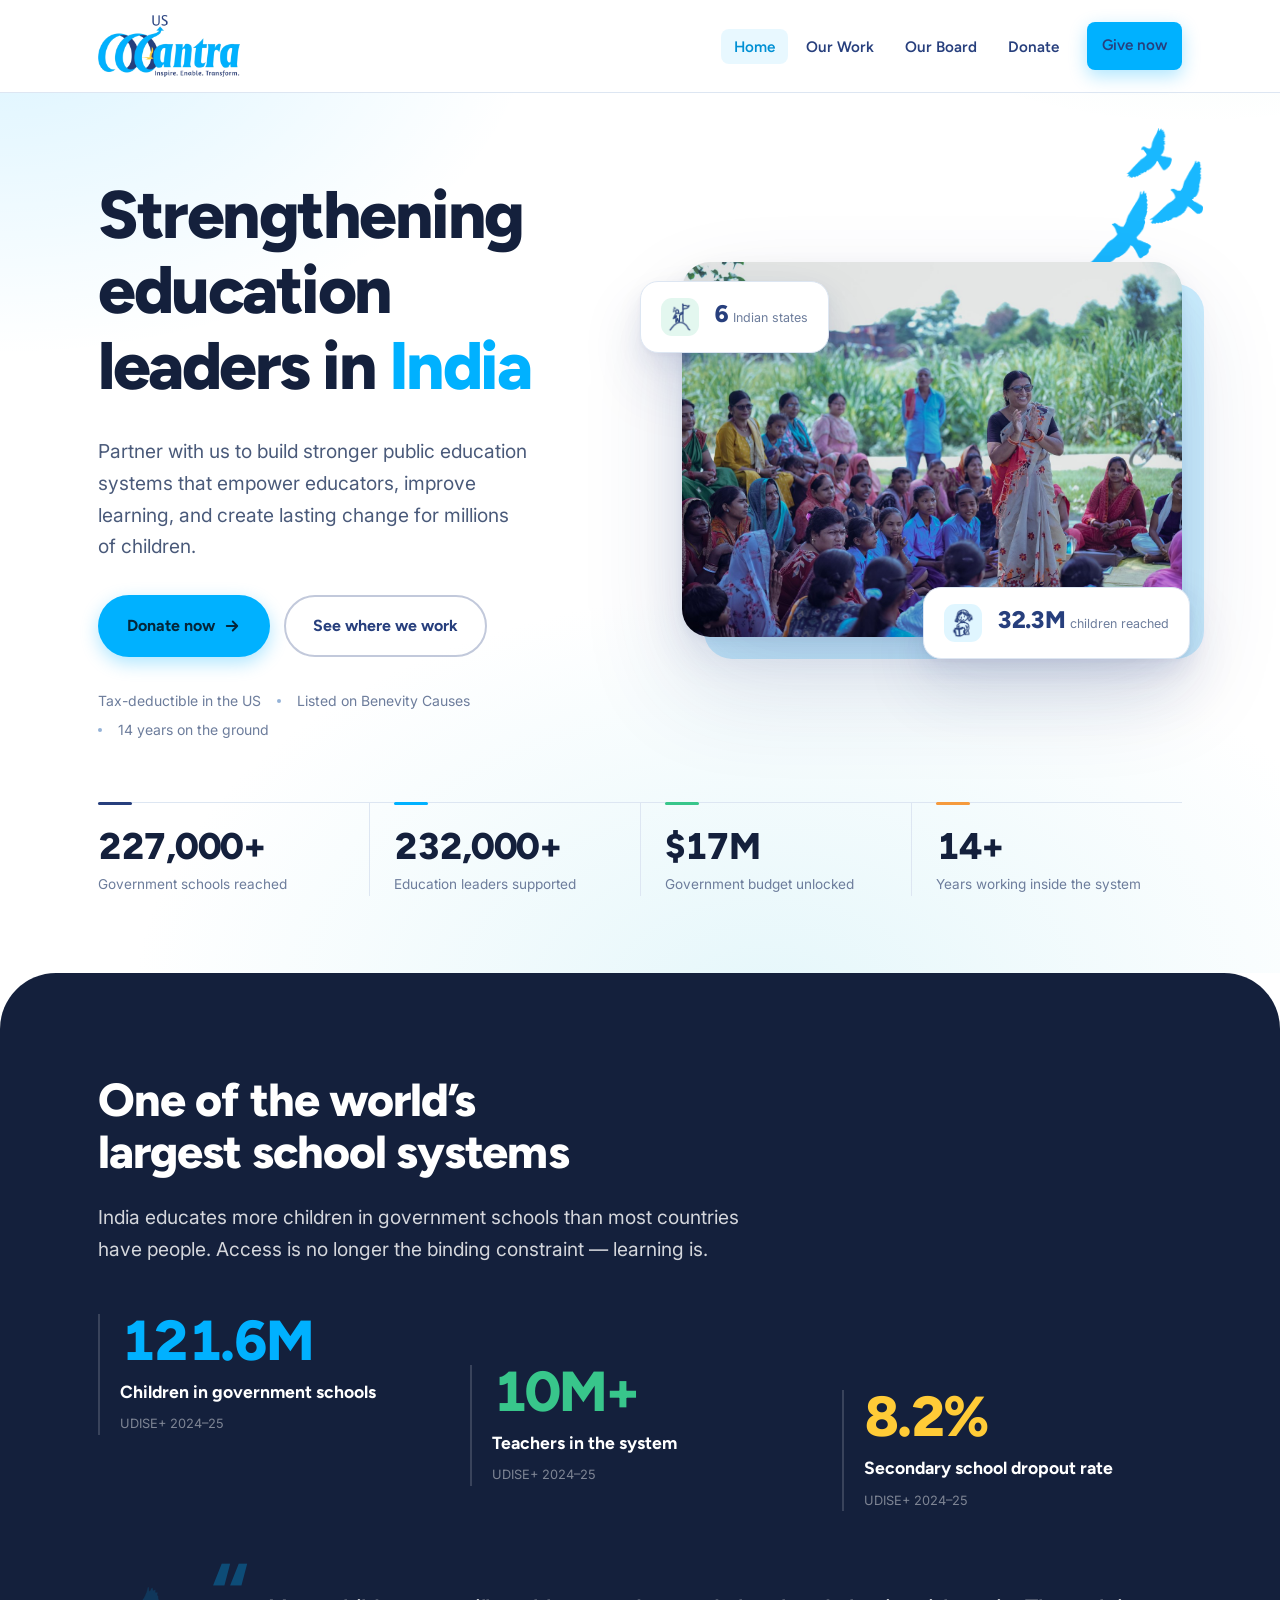
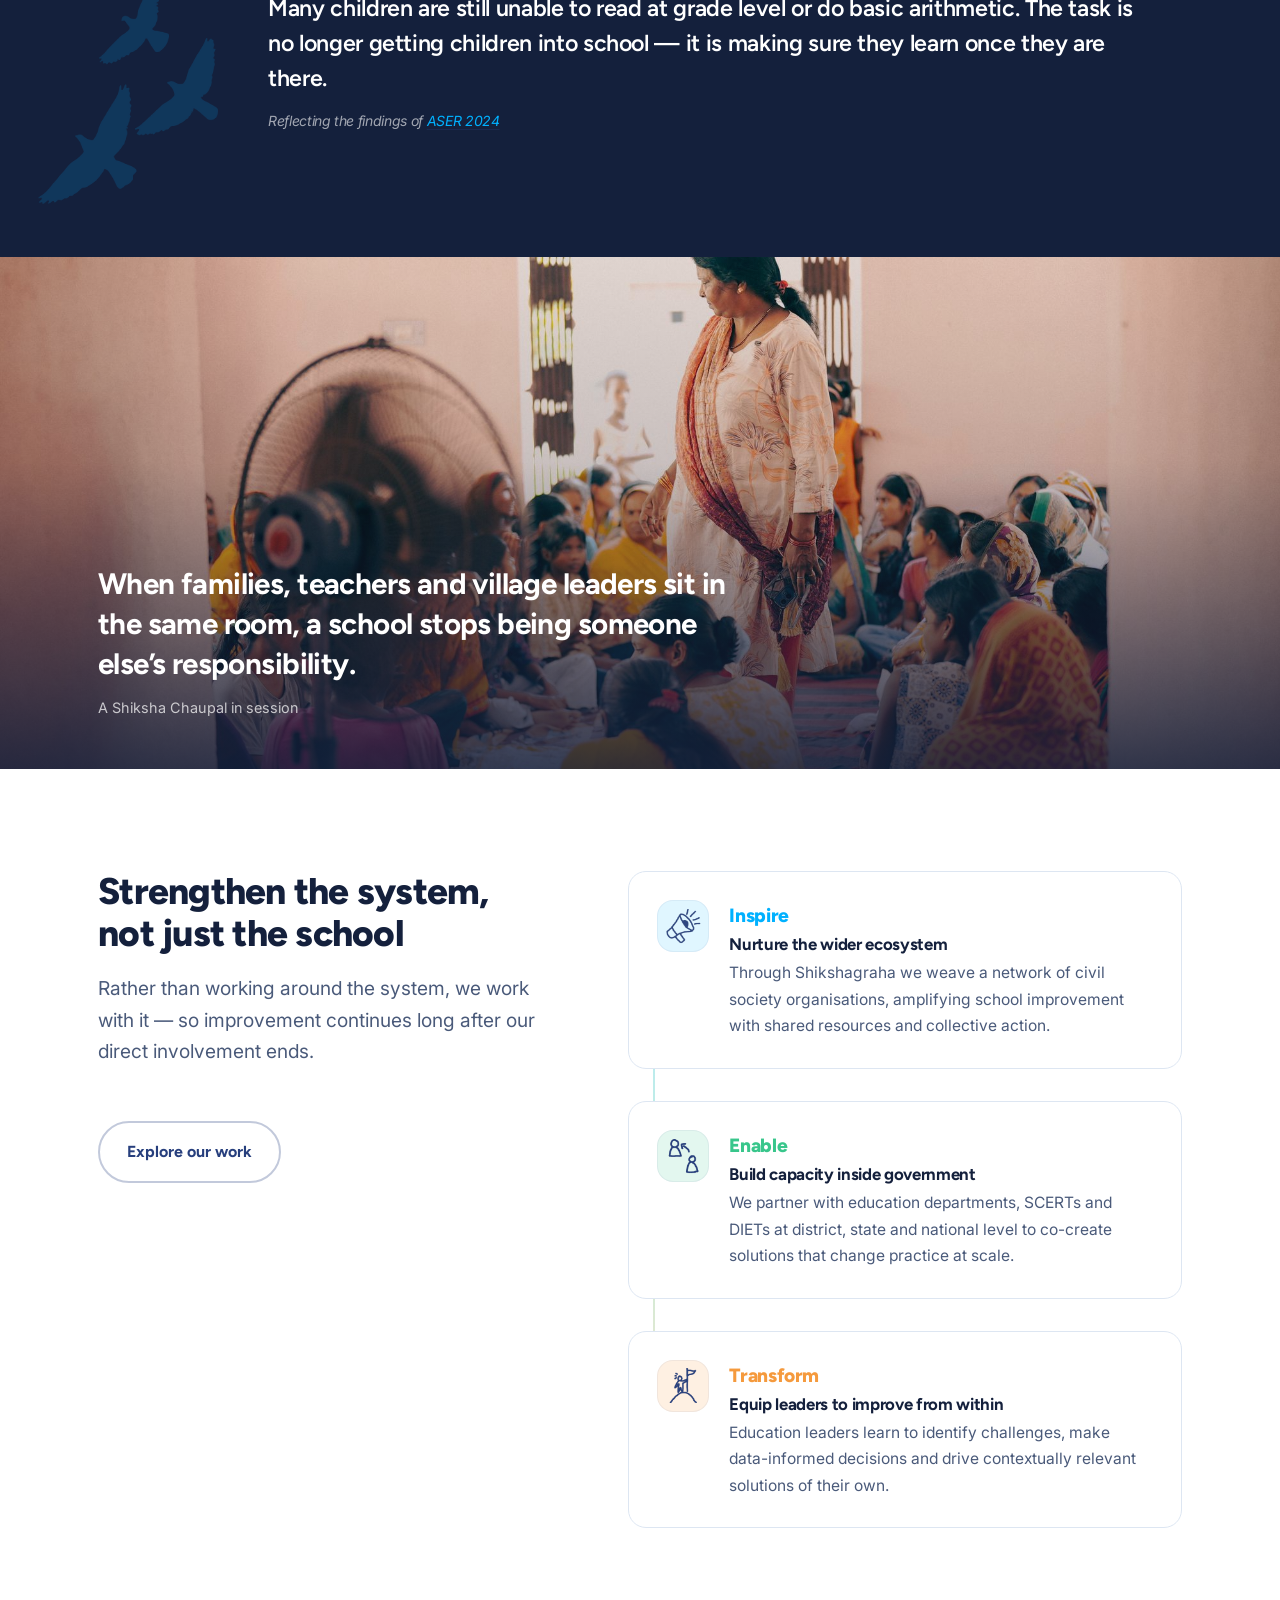
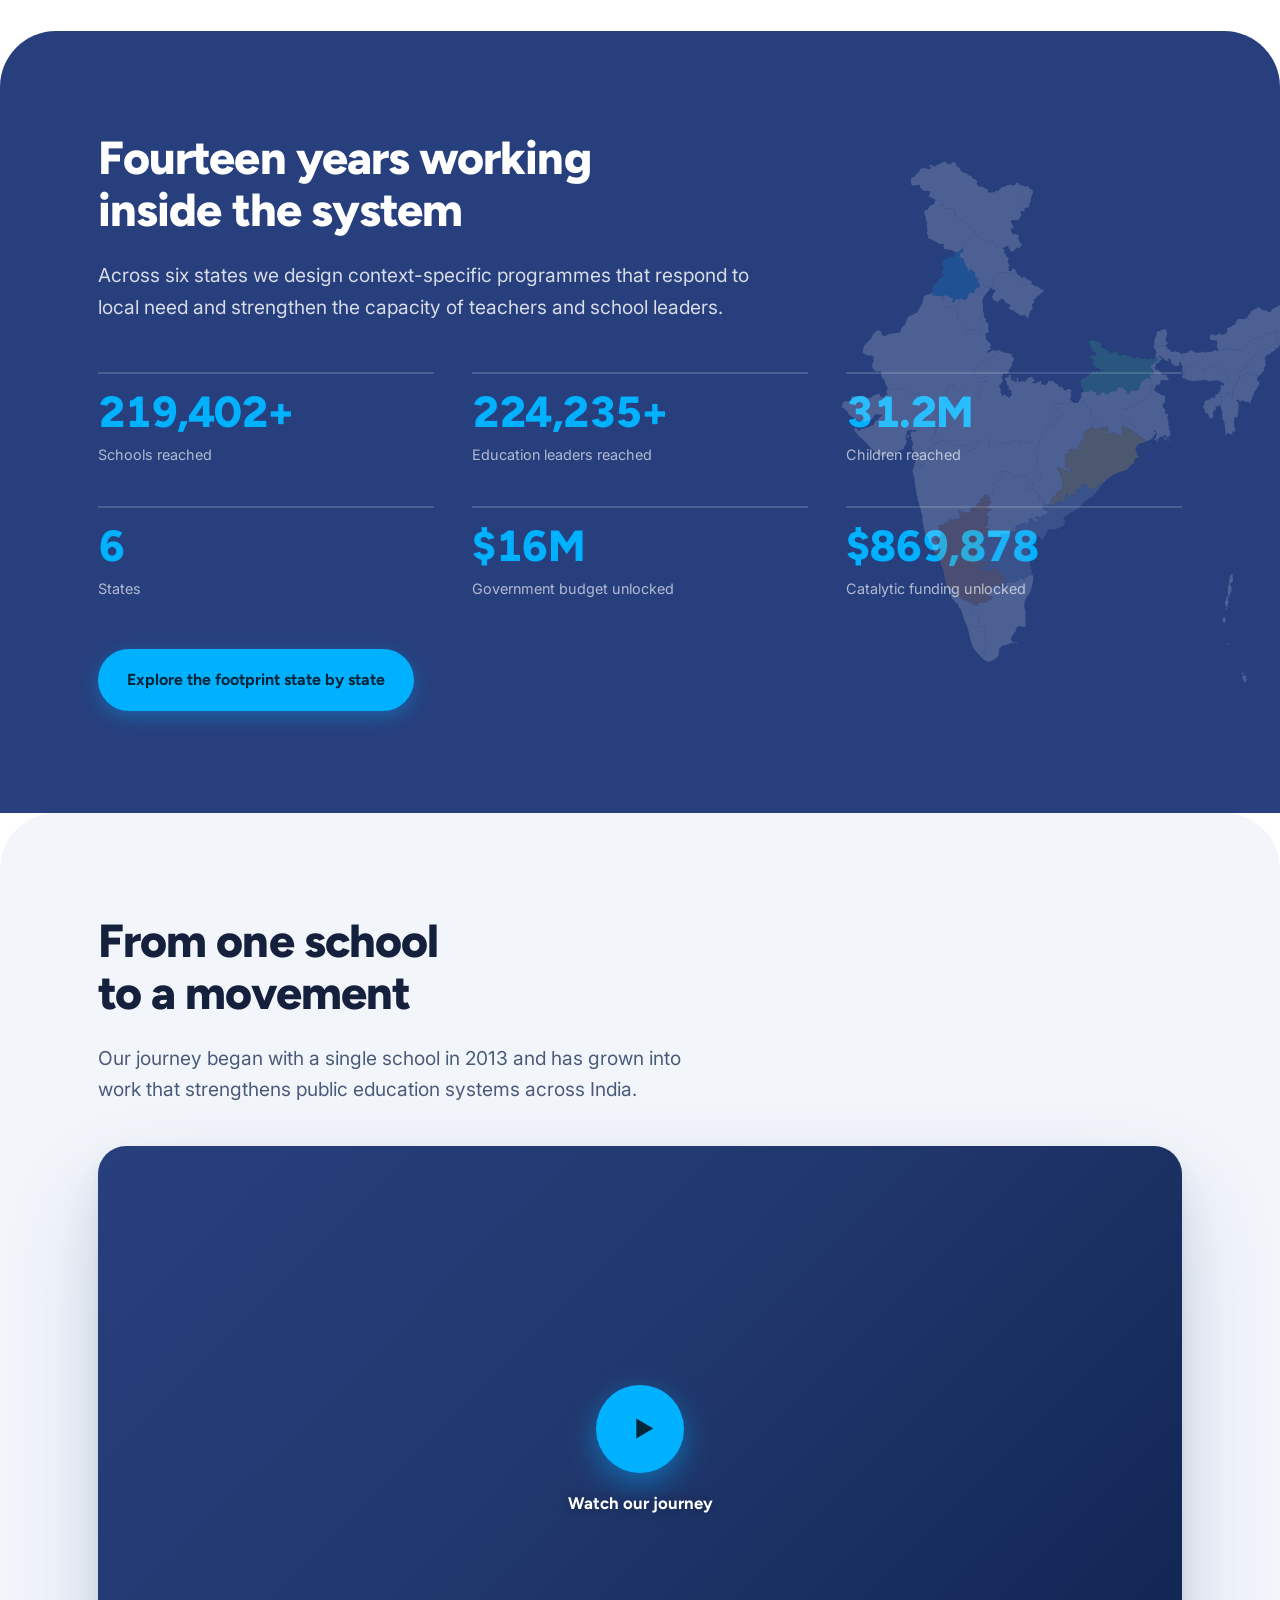
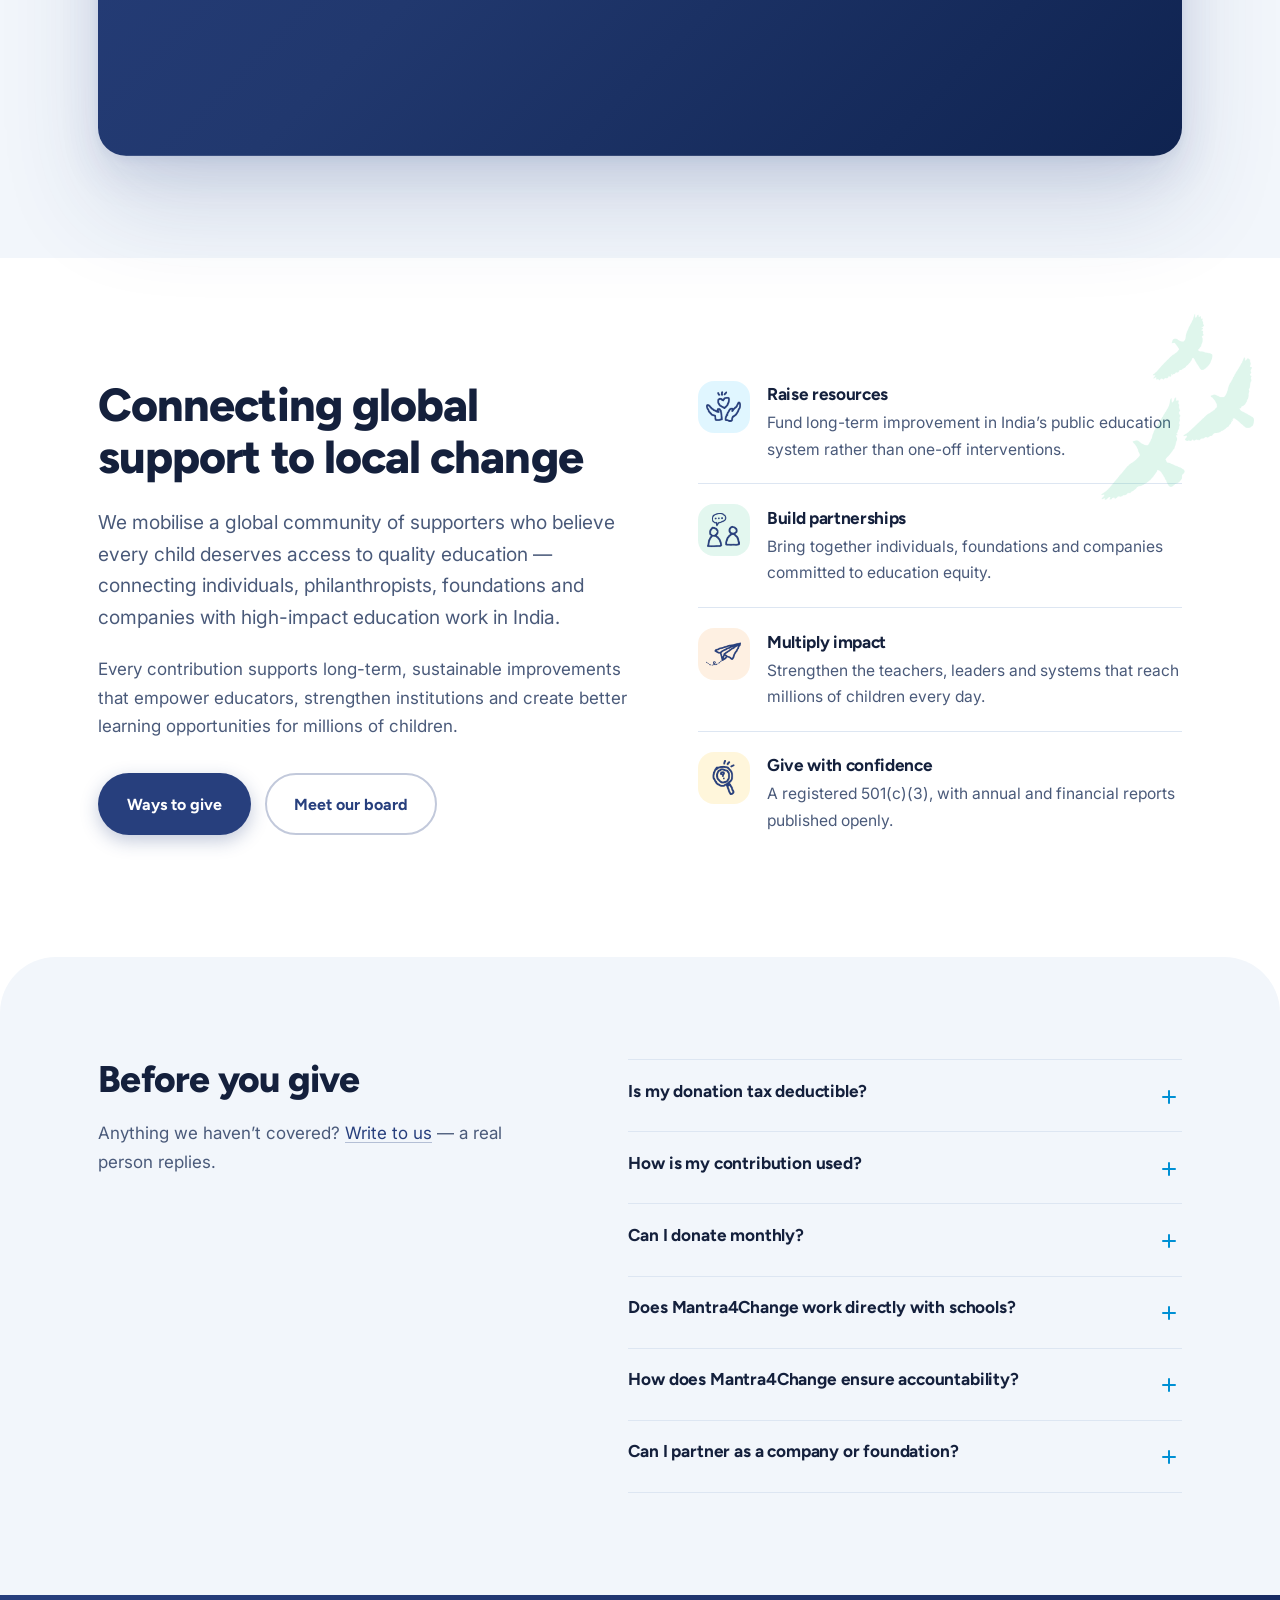
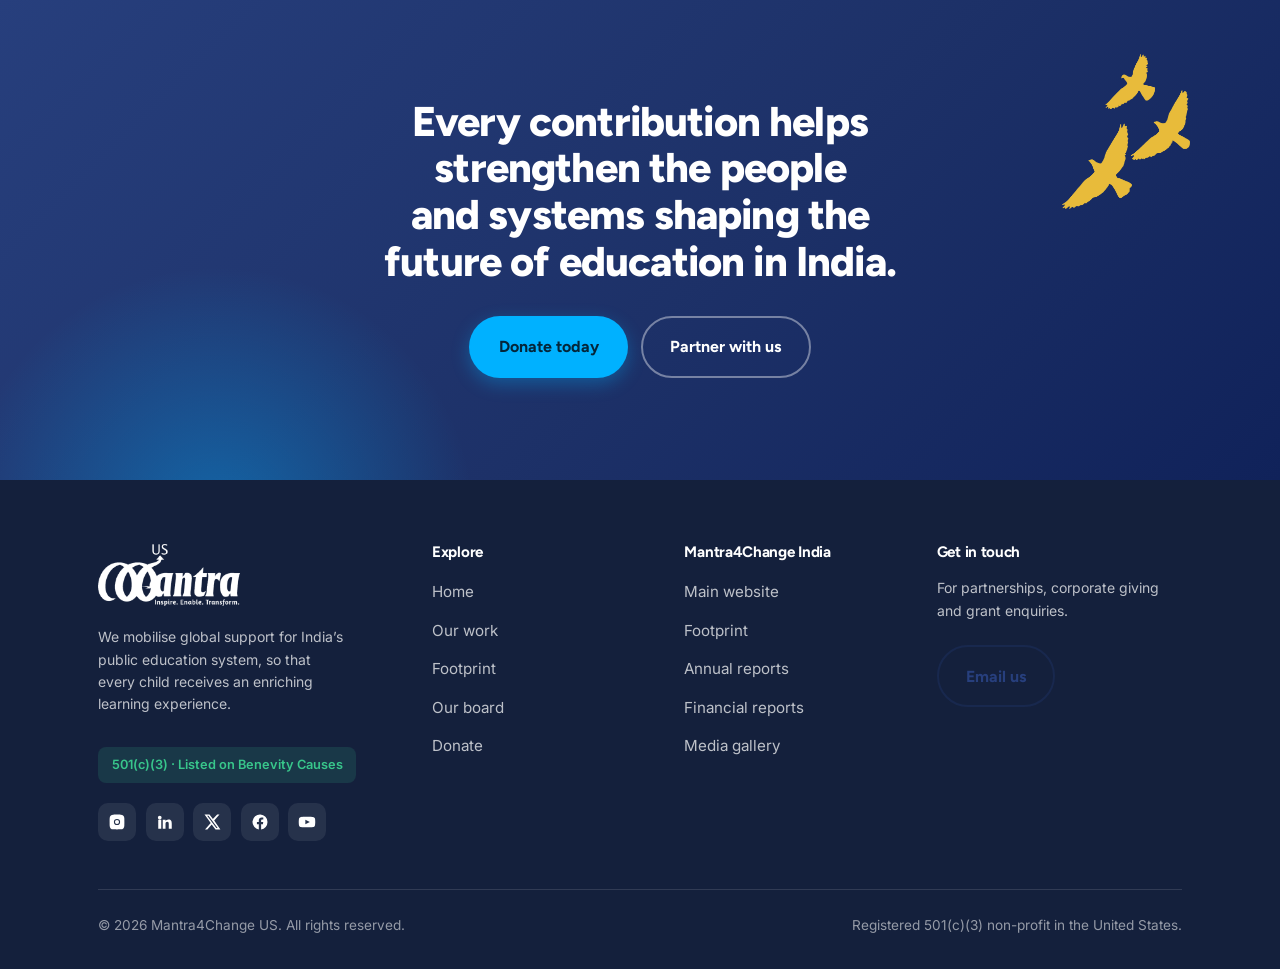
==== commit 1c7243ec: "Content pass: brand icons, video embed, remove template tells" ====
--- a/index.html
+++ b/index.html
@@ -45,7 +45,6 @@
     <div class="hero2__grid">
 
       <div>
-        <span class="pill">A registered 501(c)(3) in the United States<span class="pill__dot"></span></span>
         <h1 class="hero2__title">Strengthening education leaders in <em>India</em></h1>
         <p class="lede hero2__lede">Partner with us to build stronger public education systems that empower educators, improve learning, and create lasting change for millions of children.</p>
 
@@ -56,17 +55,16 @@
           <a class="btn btn--ghost" href="our-work.html#footprint">See where we work</a>
         </div>
 
-        <div class="trust">
-          <span class="trust__item"><svg viewBox="0 0 24 24" fill="none" stroke="currentColor" stroke-width="2.5" stroke-linecap="round" stroke-linejoin="round"><path d="M20 6 9 17l-5-5"/></svg> Tax-deductible in the US</span>
-          <span class="trust__item"><svg viewBox="0 0 24 24" fill="none" stroke="currentColor" stroke-width="2.5" stroke-linecap="round" stroke-linejoin="round"><path d="M20 6 9 17l-5-5"/></svg> Listed on Benevity Causes</span>
-          <span class="trust__item"><svg viewBox="0 0 24 24" fill="none" stroke="currentColor" stroke-width="2.5" stroke-linecap="round" stroke-linejoin="round"><path d="M20 6 9 17l-5-5"/></svg> 14 years on the ground</span>
-        </div>
+        <ul class="facts">
+          <li>Tax-deductible in the US</li>
+          <li>Listed on Benevity Causes</li>
+          <li>14 years on the ground</li>
+        </ul>
       </div>
 
       <!-- layered composition: photo, offset colour block, arcs, floating stat -->
       <div class="compose">
-        <span class="compose__arc" aria-hidden="true"></span>
-        <span class="compose__arc compose__arc--2" aria-hidden="true"></span>
+
 
         <div class="figure a-sky" data-photo="assets/img/hero.jpg" data-alt="A classroom in a government school in India" style="--ar:4/3">
           <div class="figure__slot">
@@ -77,9 +75,7 @@
         </div>
 
         <div class="floatcard floatcard--br a-sky">
-          <span class="floatcard__icon" aria-hidden="true">
-            <svg viewBox="0 0 24 24" fill="none" stroke="currentColor" stroke-width="2" stroke-linecap="round" stroke-linejoin="round"><path d="M17 21v-2a4 4 0 0 0-4-4H5a4 4 0 0 0-4 4v2"/><circle cx="9" cy="7" r="4"/><path d="M23 21v-2a4 4 0 0 0-3-3.87M16 3.13a4 4 0 0 1 0 7.75"/></svg>
-          </span>
+          <span class="floatcard__icon" aria-hidden="true"><img src="assets/img/icons/reading-child.png" alt=""></span>
           <span>
             <span class="floatcard__n tnum" data-count="32.3" data-decimals="1" data-suffix="M">32.3M</span>
             <span class="floatcard__l">children reached</span>
@@ -87,9 +83,7 @@
         </div>
 
         <div class="floatcard floatcard--tl a-green">
-          <span class="floatcard__icon" aria-hidden="true">
-            <svg viewBox="0 0 24 24" fill="none" stroke="currentColor" stroke-width="2" stroke-linecap="round" stroke-linejoin="round"><path d="M3 21h18M5 21V7l7-4 7 4v14"/><path d="M9 21v-6h6v6"/></svg>
-          </span>
+          <span class="floatcard__icon" aria-hidden="true"><img src="assets/img/icons/flag-hill.png" alt=""></span>
           <span>
             <span class="floatcard__n tnum" data-count="6">6</span>
             <span class="floatcard__l">Indian states</span>
@@ -113,7 +107,6 @@
   <img class="birds birds--soft" src="assets/img/birds-blue.png" alt="" style="bottom:6%;left:3%;width:clamp(110px,14vw,220px)">
   <div class="wrap">
     <div class="measure" data-reveal>
-      <p class="eyebrow">The challenge</p>
       <h2 class="t-h2">One of the world&rsquo;s largest school systems</h2>
       <p class="lede">India educates more children in government schools than most countries have people. Access is no longer the binding constraint &mdash; learning is.</p>
     </div>
@@ -160,7 +153,6 @@
   <div class="wrap">
     <div class="sticky-split">
       <div class="sticky-split__head">
-        <p class="eyebrow">How Mantra4Change works</p>
         <h2 class="t-h2">Strengthen the system, not just the school</h2>
         <p class="lede">Rather than working around the system, we work with it &mdash; so improvement continues long after our direct involvement ends.</p>
         <a class="btn btn--ghost mt-2" href="our-work.html">Explore our work</a>
@@ -168,9 +160,7 @@
 
       <div class="flow">
         <article class="flow__step a-sky">
-          <span class="ico" aria-hidden="true">
-            <svg viewBox="0 0 24 24" fill="none" stroke="currentColor" stroke-width="1.9" stroke-linecap="round" stroke-linejoin="round"><path d="M12 2v2m0 16v2M4.9 4.9l1.4 1.4m11.4 11.4 1.4 1.4M2 12h2m16 0h2M4.9 19.1l1.4-1.4M17.7 6.3l1.4-1.4"/><circle cx="12" cy="12" r="4"/></svg>
-          </span>
+          <span class="ico" aria-hidden="true"><img src="assets/img/icons/megaphone.png" alt=""></span>
           <div>
             <div class="flow__word">Inspire</div>
             <h3>Nurture the wider ecosystem</h3>
@@ -179,9 +169,7 @@
         </article>
 
         <article class="flow__step a-green">
-          <span class="ico" aria-hidden="true">
-            <svg viewBox="0 0 24 24" fill="none" stroke="currentColor" stroke-width="1.9" stroke-linecap="round" stroke-linejoin="round"><path d="M14.7 6.3a1 1 0 0 0 0 1.4l1.6 1.6a1 1 0 0 0 1.4 0l3.77-3.77a6 6 0 0 1-7.94 7.94l-6.91 6.91a2.12 2.12 0 0 1-3-3l6.91-6.91a6 6 0 0 1 7.94-7.94l-3.76 3.76z"/></svg>
-          </span>
+          <span class="ico" aria-hidden="true"><img src="assets/img/icons/lift-up.png" alt=""></span>
           <div>
             <div class="flow__word">Enable</div>
             <h3>Build capacity inside government</h3>
@@ -190,9 +178,7 @@
         </article>
 
         <article class="flow__step a-orange">
-          <span class="ico" aria-hidden="true">
-            <svg viewBox="0 0 24 24" fill="none" stroke="currentColor" stroke-width="1.9" stroke-linecap="round" stroke-linejoin="round"><path d="M23 6l-9.5 9.5-5-5L1 18"/><path d="M17 6h6v6"/></svg>
-          </span>
+          <span class="ico" aria-hidden="true"><img src="assets/img/icons/flag-hill.png" alt=""></span>
           <div>
             <div class="flow__word">Transform</div>
             <h3>Equip leaders to improve from within</h3>
@@ -209,7 +195,6 @@
   <div class="impact2__map" data-map aria-hidden="true"></div>
   <div class="wrap">
     <div class="measure" data-reveal>
-      <p class="eyebrow">Our impact</p>
       <h2 class="t-h2">Fourteen years working inside the system</h2>
       <p class="lede">Across six states we design context-specific programmes that respond to local need and strengthen the capacity of teachers and school leaders.</p>
     </div>
@@ -229,13 +214,32 @@
   </div>
 </section>
 
+
+<!-- ========================================================== our journey -->
+<section class="band band--wash band--curve-top band--curve">
+  <div class="wrap">
+    <div class="videolead">
+      <h2 class="t-h2">From one school to a movement</h2>
+      <p class="lede">Our journey began with a single school in 2013 and has grown into work that strengthens public education systems across India.</p>
+    </div>
+
+    <figure class="video" data-yt="JImRt-orILg" data-title="Mantra4Change | Our Journey">
+      <button class="video__hit" type="button" aria-label="Play the video: Mantra4Change, Our Journey">
+        <span class="video__play" aria-hidden="true">
+          <svg viewBox="0 0 24 24" fill="currentColor"><path d="M8 5.5v13l11-6.5z"/></svg>
+        </span>
+        <span class="video__label">Watch our journey</span>
+      </button>
+    </figure>
+  </div>
+</section>
+
 <!-- ============================================================== M4C US -->
 <section class="band band--rel">
   <img class="birds birds--soft" src="assets/img/birds-green.png" alt="" style="top:8%;right:2%;width:clamp(100px,12vw,190px)">
   <div class="wrap">
     <div class="split">
       <div data-reveal>
-        <p class="eyebrow">About Mantra4Change US</p>
         <h2 class="t-h2">Connecting global support to local change</h2>
         <p class="lede">We mobilise a global community of supporters who believe every child deserves access to quality education &mdash; connecting individuals, philanthropists, foundations and companies with high-impact education work in India.</p>
         <p>Every contribution supports long-term, sustainable improvements that empower educators, strengthen institutions and create better learning opportunities for millions of children.</p>
@@ -247,19 +251,19 @@
 
       <div data-reveal data-reveal-delay="100">
         <div class="featrow a-sky">
-          <span class="ico" aria-hidden="true"><svg viewBox="0 0 24 24" fill="none" stroke="currentColor" stroke-width="1.9" stroke-linecap="round" stroke-linejoin="round"><path d="M12 1v22M17 5H9.5a3.5 3.5 0 0 0 0 7h5a3.5 3.5 0 0 1 0 7H6"/></svg></span>
+          <span class="ico" aria-hidden="true"><img src="assets/img/icons/heart-hands.png" alt=""></span>
           <div><h3>Raise resources</h3><p>Fund long-term improvement in India&rsquo;s public education system rather than one-off interventions.</p></div>
         </div>
         <div class="featrow a-green">
-          <span class="ico" aria-hidden="true"><svg viewBox="0 0 24 24" fill="none" stroke="currentColor" stroke-width="1.9" stroke-linecap="round" stroke-linejoin="round"><path d="M17 21v-2a4 4 0 0 0-4-4H5a4 4 0 0 0-4 4v2"/><circle cx="9" cy="7" r="4"/><path d="M23 21v-2a4 4 0 0 0-3-3.87M16 3.13a4 4 0 0 1 0 7.75"/></svg></span>
+          <span class="ico" aria-hidden="true"><img src="assets/img/icons/people-talk.png" alt=""></span>
           <div><h3>Build partnerships</h3><p>Bring together individuals, foundations and companies committed to education equity.</p></div>
         </div>
         <div class="featrow a-orange">
-          <span class="ico" aria-hidden="true"><svg viewBox="0 0 24 24" fill="none" stroke="currentColor" stroke-width="1.9" stroke-linecap="round" stroke-linejoin="round"><path d="M23 6l-9.5 9.5-5-5L1 18"/><path d="M17 6h6v6"/></svg></span>
+          <span class="ico" aria-hidden="true"><img src="assets/img/icons/paper-plane.png" alt=""></span>
           <div><h3>Multiply impact</h3><p>Strengthen the teachers, leaders and systems that reach millions of children every day.</p></div>
         </div>
         <div class="featrow a-amber">
-          <span class="ico" aria-hidden="true"><svg viewBox="0 0 24 24" fill="none" stroke="currentColor" stroke-width="1.9" stroke-linecap="round" stroke-linejoin="round"><path d="M12 22s8-4 8-10V5l-8-3-8 3v7c0 6 8 10 8 10z"/><path d="m9 12 2 2 4-4"/></svg></span>
+          <span class="ico" aria-hidden="true"><img src="assets/img/icons/magnifier.png" alt=""></span>
           <div><h3>Give with confidence</h3><p>A registered 501(c)(3), with annual and financial reports published openly.</p></div>
         </div>
       </div>
@@ -272,7 +276,6 @@
   <div class="wrap">
     <div class="sticky-split">
       <div class="sticky-split__head">
-        <p class="eyebrow">Questions</p>
         <h2 class="t-h2">Before you give</h2>
         <p>Anything we haven&rsquo;t covered? <a href="mailto:info@mantra4changeus.org">Write to us</a> &mdash; a real person replies.</p>
       </div>
--- a/assets/css/style.css
+++ b/assets/css/style.css
@@ -485,7 +485,7 @@
 .footer__top { display: grid; grid-template-columns: 1.4fr 1fr 1fr 1.2fr; gap: clamp(1.75rem, 4vw, 3rem); }
 @media (max-width: 860px) { .footer__top { grid-template-columns: 1fr 1fr; } }
 @media (max-width: 520px) { .footer__top { grid-template-columns: 1fr; } }
-.footer__h { font-family: var(--display); font-weight: 700; font-size: .8rem; letter-spacing: .14em; text-transform: uppercase; color: #fff; margin-bottom: 1rem; }
+.footer__h { font-family: var(--display); font-weight: 700; font-size: .95rem; color: #fff; margin-bottom: 1rem; }
 .footer__list { list-style: none; margin: 0; padding: 0; display: grid; gap: .6rem; }
 .footer__list a { color: rgba(255,255,255,.72); text-decoration: none; font-size: .95rem; }
 .footer__list a:hover { color: var(--sky); }
@@ -897,11 +897,9 @@
   max-width: 34ch; margin: 0;
 }
 .imgband__cap {
-  display: inline-flex; align-items: center; gap: .5rem; margin-top: .9rem;
-  font-size: .8rem; letter-spacing: .05em; text-transform: uppercase;
-  font-weight: 600; color: rgba(255,255,255,.7);
-}
-.imgband__cap::before { content: ""; width: 22px; height: 2px; background: var(--sky); border-radius: 2px; }
+  display: block; margin-top: .8rem;
+  font-size: .9rem; font-weight: 400; color: rgba(255,255,255,.72);
+}
 .imgband .birds { z-index: 2; }
 
 /* photo inside a split section */
@@ -928,3 +926,87 @@
    `overflow-x: clip` contains them without creating a scroll container, so
    position:sticky inside these sections keeps working (overflow:hidden would break it). */
 .band { overflow-x: clip; }
+
+
+/* ==========================================================================
+   LAYER 3 — content-feedback pass
+   Removed the letterspaced kicker labels and status pills; icons now come from
+   the Future Readiness hand-drawn set rather than generic stroke glyphs.
+   ========================================================================== */
+
+/* The `.eyebrow` kicker is retired. Section headings carry their own weight,
+   so give the first heading in a block a little more room instead. */
+.eyebrow { display: none; }
+
+/* ---------- brand icons ---------- */
+.ico { background: var(--accent-soft, var(--wash-2)); box-shadow: none; }
+.ico img { width: 74%; height: 74%; object-fit: contain; display: block; }
+.ico--sm img { width: 78%; height: 78%; }
+.on-dark .ico img { filter: brightness(0) invert(1); }
+.floatcard__icon img { width: 78%; height: 78%; object-fit: contain; }
+
+/* ---------- quiet fact list, replacing the ticked trust row ---------- */
+.facts {
+  display: flex; flex-wrap: wrap; align-items: center; gap: .35rem 1rem;
+  list-style: none; margin: 2rem 0 0; padding: 0;
+  font-size: .875rem; color: var(--muted);
+}
+.facts li { display: inline-flex; align-items: center; }
+.facts li + li::before {
+  content: ""; width: 4px; height: 4px; border-radius: 50%;
+  background: var(--steel); margin-right: 1rem;
+}
+
+/* ---------- board cards: no dead space under the LinkedIn mark ---------- */
+/* The role no longer stretches, so the card hugs its content and the grid
+   rows stay even without leaving a gap beneath the icon. */
+.pcard { padding-bottom: .9rem; }
+.pcard__role { flex: 0 1 auto; }
+.pcard__foot { margin-top: .8rem; }
+.pcard--clickable .pcard__name { text-decoration: underline; text-decoration-color: transparent; text-underline-offset: 3px; transition: text-decoration-color .18s ease; }
+.pcard--clickable:hover .pcard__name { text-decoration-color: var(--sky); }
+.grouphead { margin-bottom: clamp(1.25rem, 2.5vw, 1.75rem); }
+
+/* ==========================================================================
+   VIDEO — click-to-play facade
+   ========================================================================== */
+.videolead { max-width: 56ch; margin-bottom: clamp(1.75rem, 4vw, 2.5rem); }
+
+.video {
+  position: relative; margin: 0; overflow: hidden;
+  border-radius: var(--r-lg); aspect-ratio: 16/9;
+  background: linear-gradient(135deg, var(--navy) 0%, #21386e 45%, #0f2350 100%);
+  background-size: cover; background-position: center;
+  box-shadow: var(--shadow-xl);
+}
+.video--hasposter::after {          /* keep the play control legible over the poster */
+  content: ""; position: absolute; inset: 0;
+  background: linear-gradient(180deg, rgba(20,32,60,.25), rgba(20,32,60,.55));
+}
+.video--playing::after { display: none; }
+
+.video__hit {
+  position: absolute; inset: 0; z-index: 2;
+  display: flex; flex-direction: column; align-items: center; justify-content: center; gap: 1rem;
+  background: none; border: 0; cursor: pointer; width: 100%; color: #fff;
+}
+.video__play {
+  display: grid; place-items: center;
+  width: clamp(64px, 8vw, 88px); aspect-ratio: 1; border-radius: 50%;
+  background: var(--sky); color: #04263a;
+  box-shadow: 0 10px 30px rgba(0,177,255,.45);
+  transition: transform .22s cubic-bezier(.22,1,.36,1), box-shadow .22s ease;
+}
+.video__play svg { width: 42%; height: 42%; margin-left: 6%; }
+.video__hit:hover .video__play { transform: scale(1.08); box-shadow: 0 14px 40px rgba(0,177,255,.6); }
+.video__label {
+  font-family: var(--display); font-weight: 700; font-size: 1.05rem; color: #fff;
+  display: grid; gap: .2rem; text-shadow: 0 1px 12px rgba(0,0,0,.4);
+}
+.video__label small { font-weight: 400; font-size: .8rem; opacity: .75; }
+.video__frame { position: absolute; inset: 0; width: 100%; height: 100%; border: 0; }
+
+/* Cards hug their content rather than stretching to the tallest in the row, so
+   the space under the LinkedIn mark is the card padding and nothing more.
+   Photos and names still align across the row, so the ragged base reads fine. */
+.people { align-items: start; }
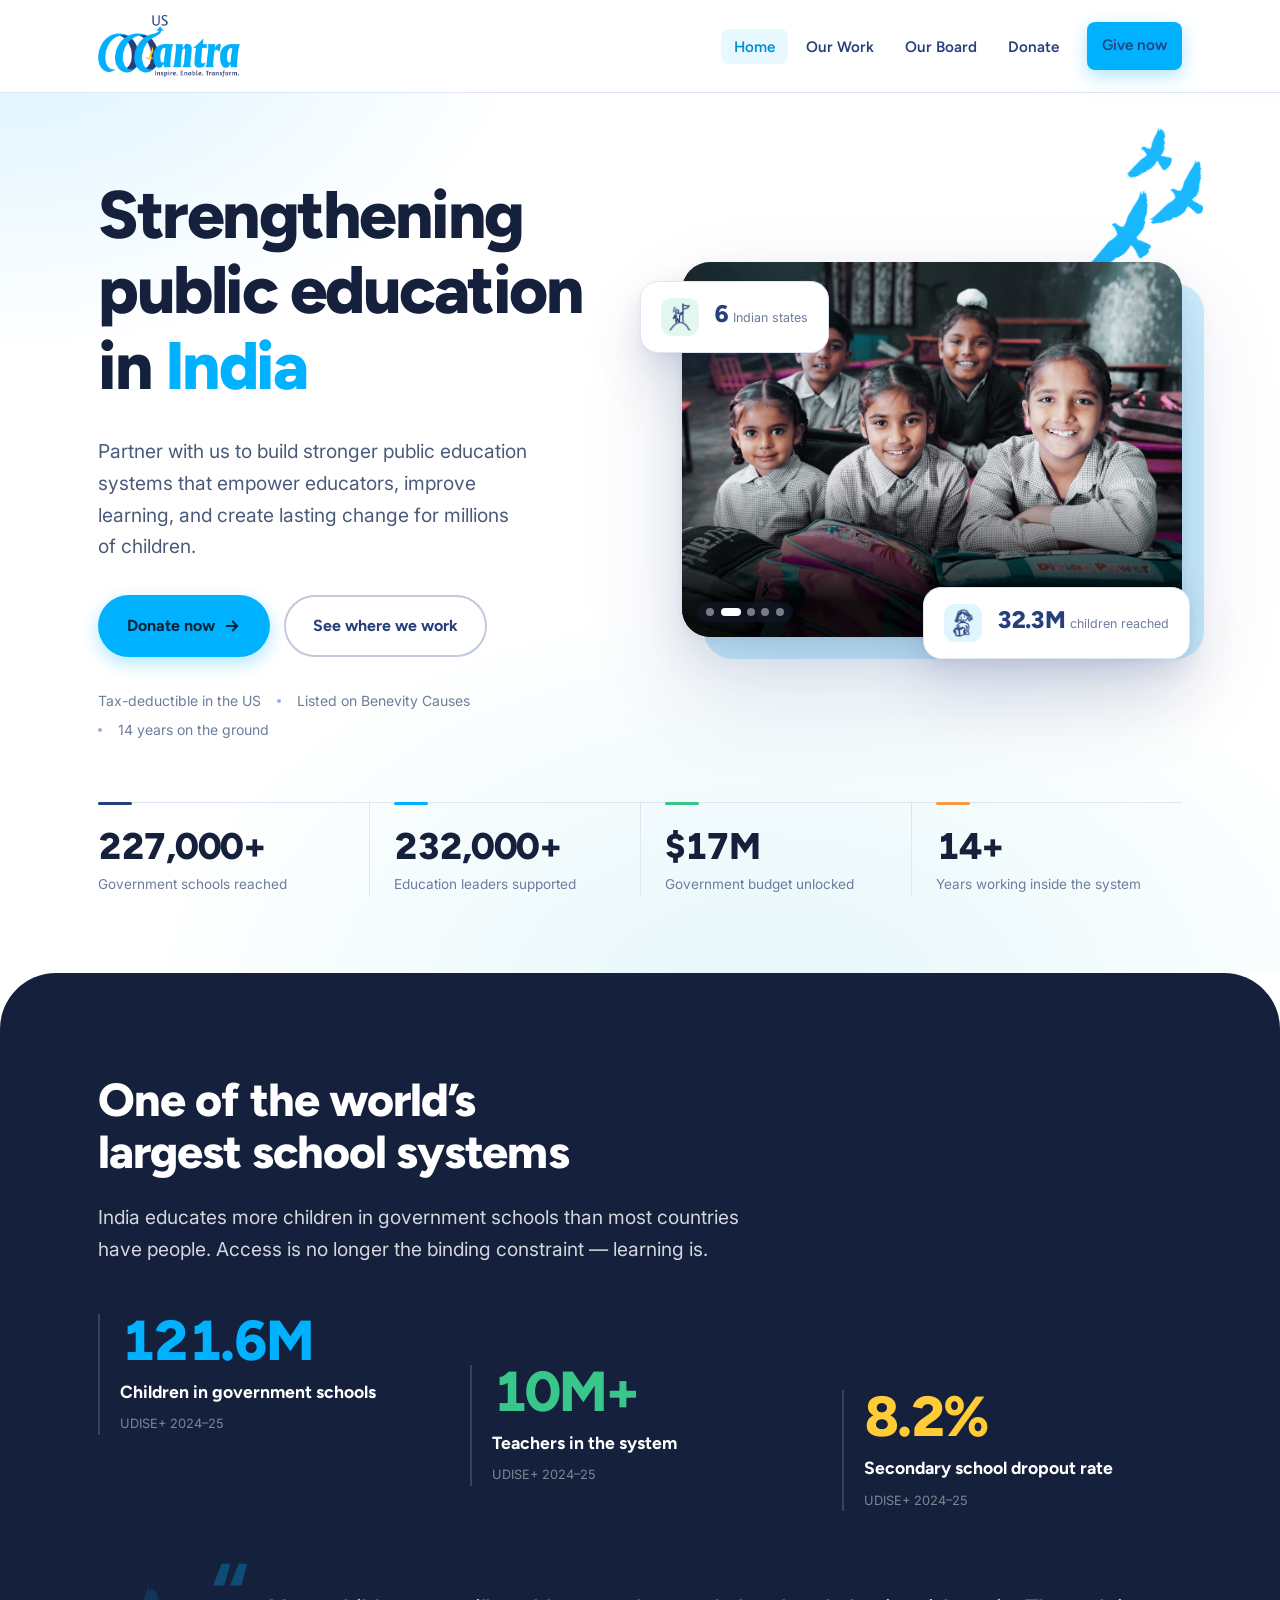
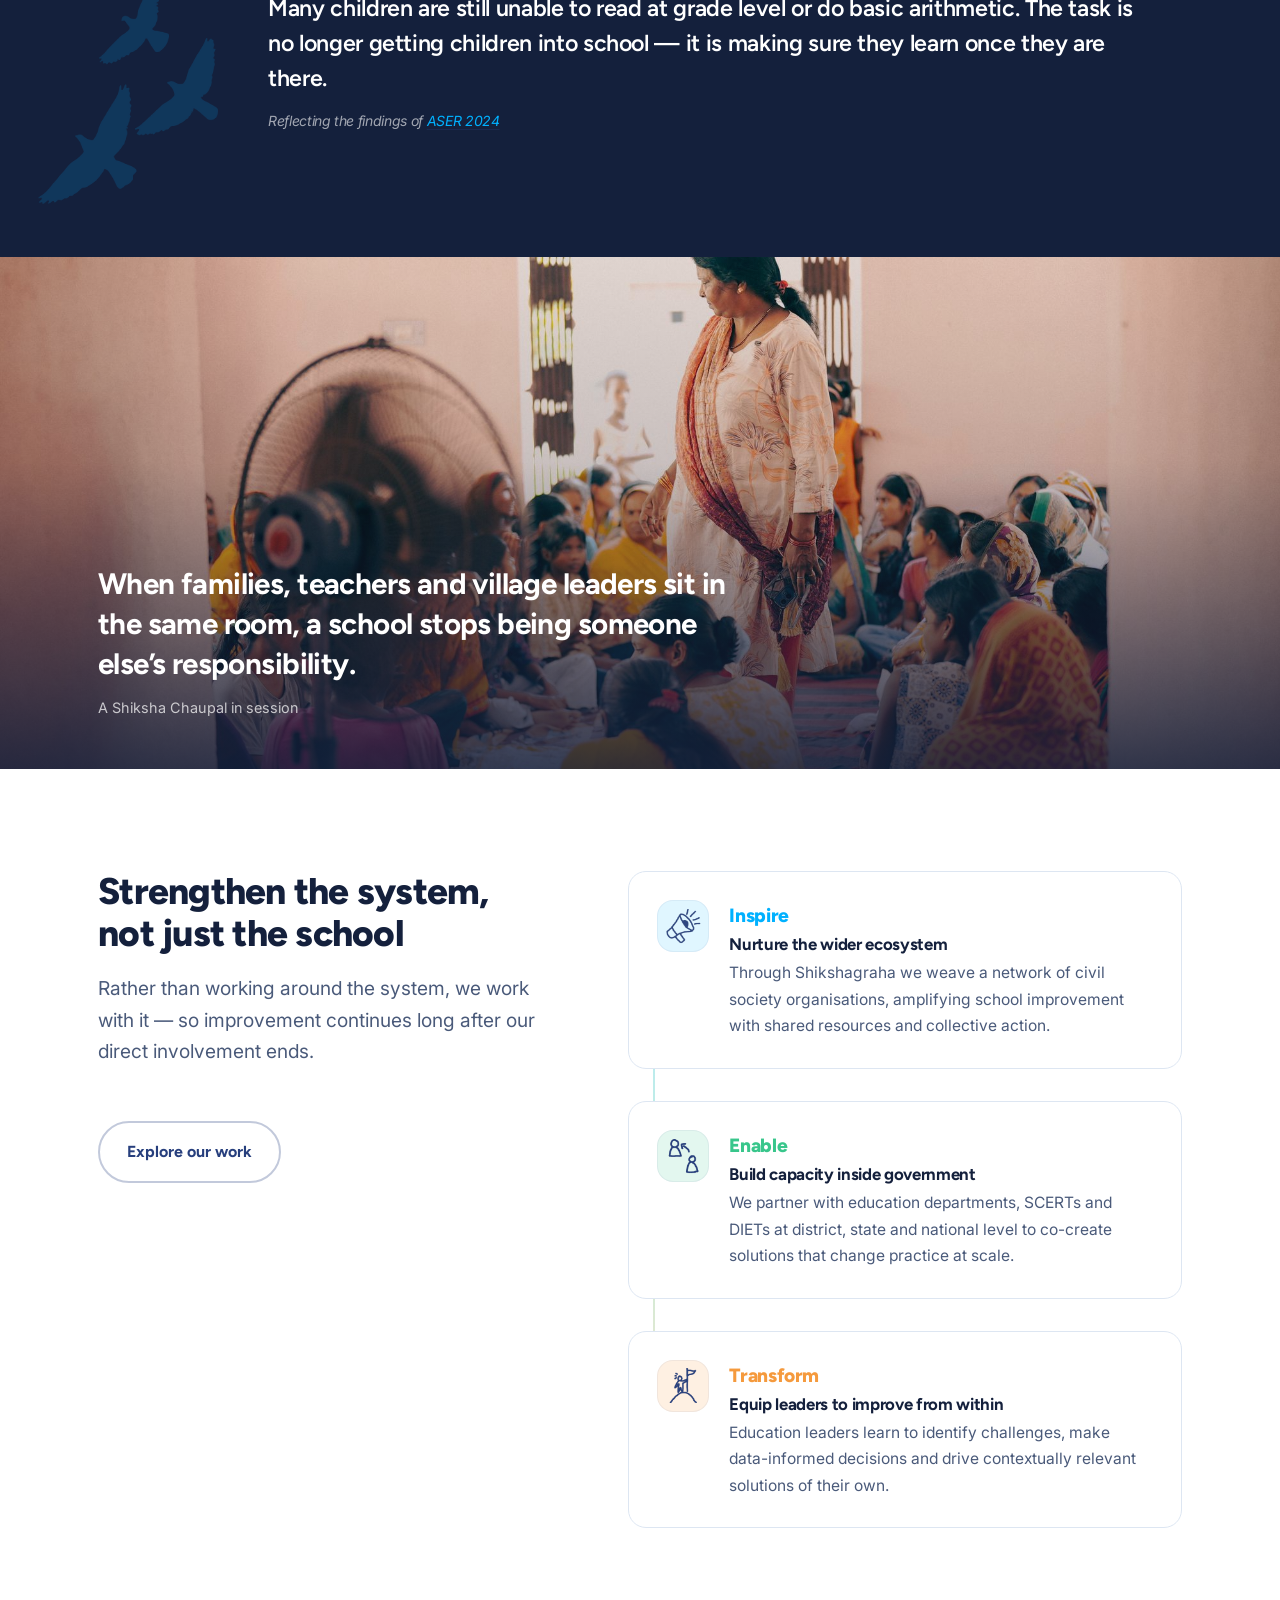
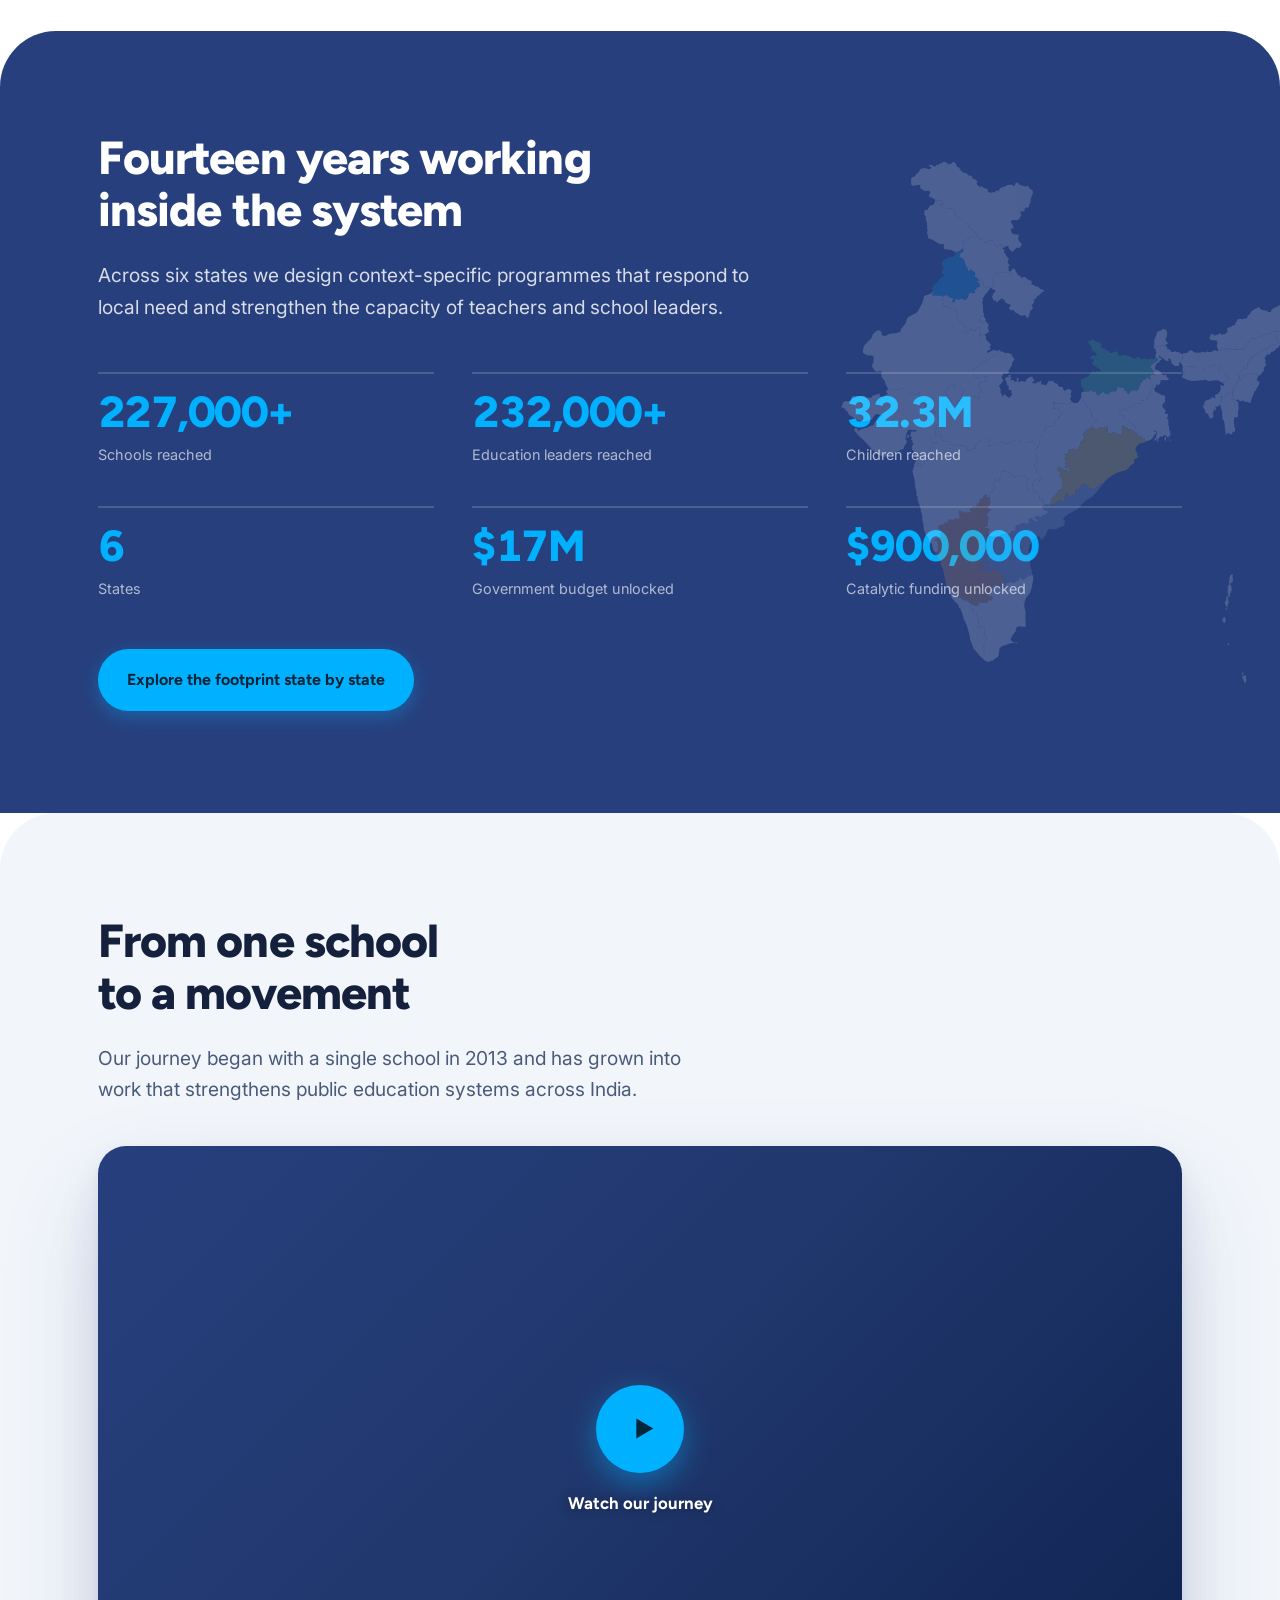
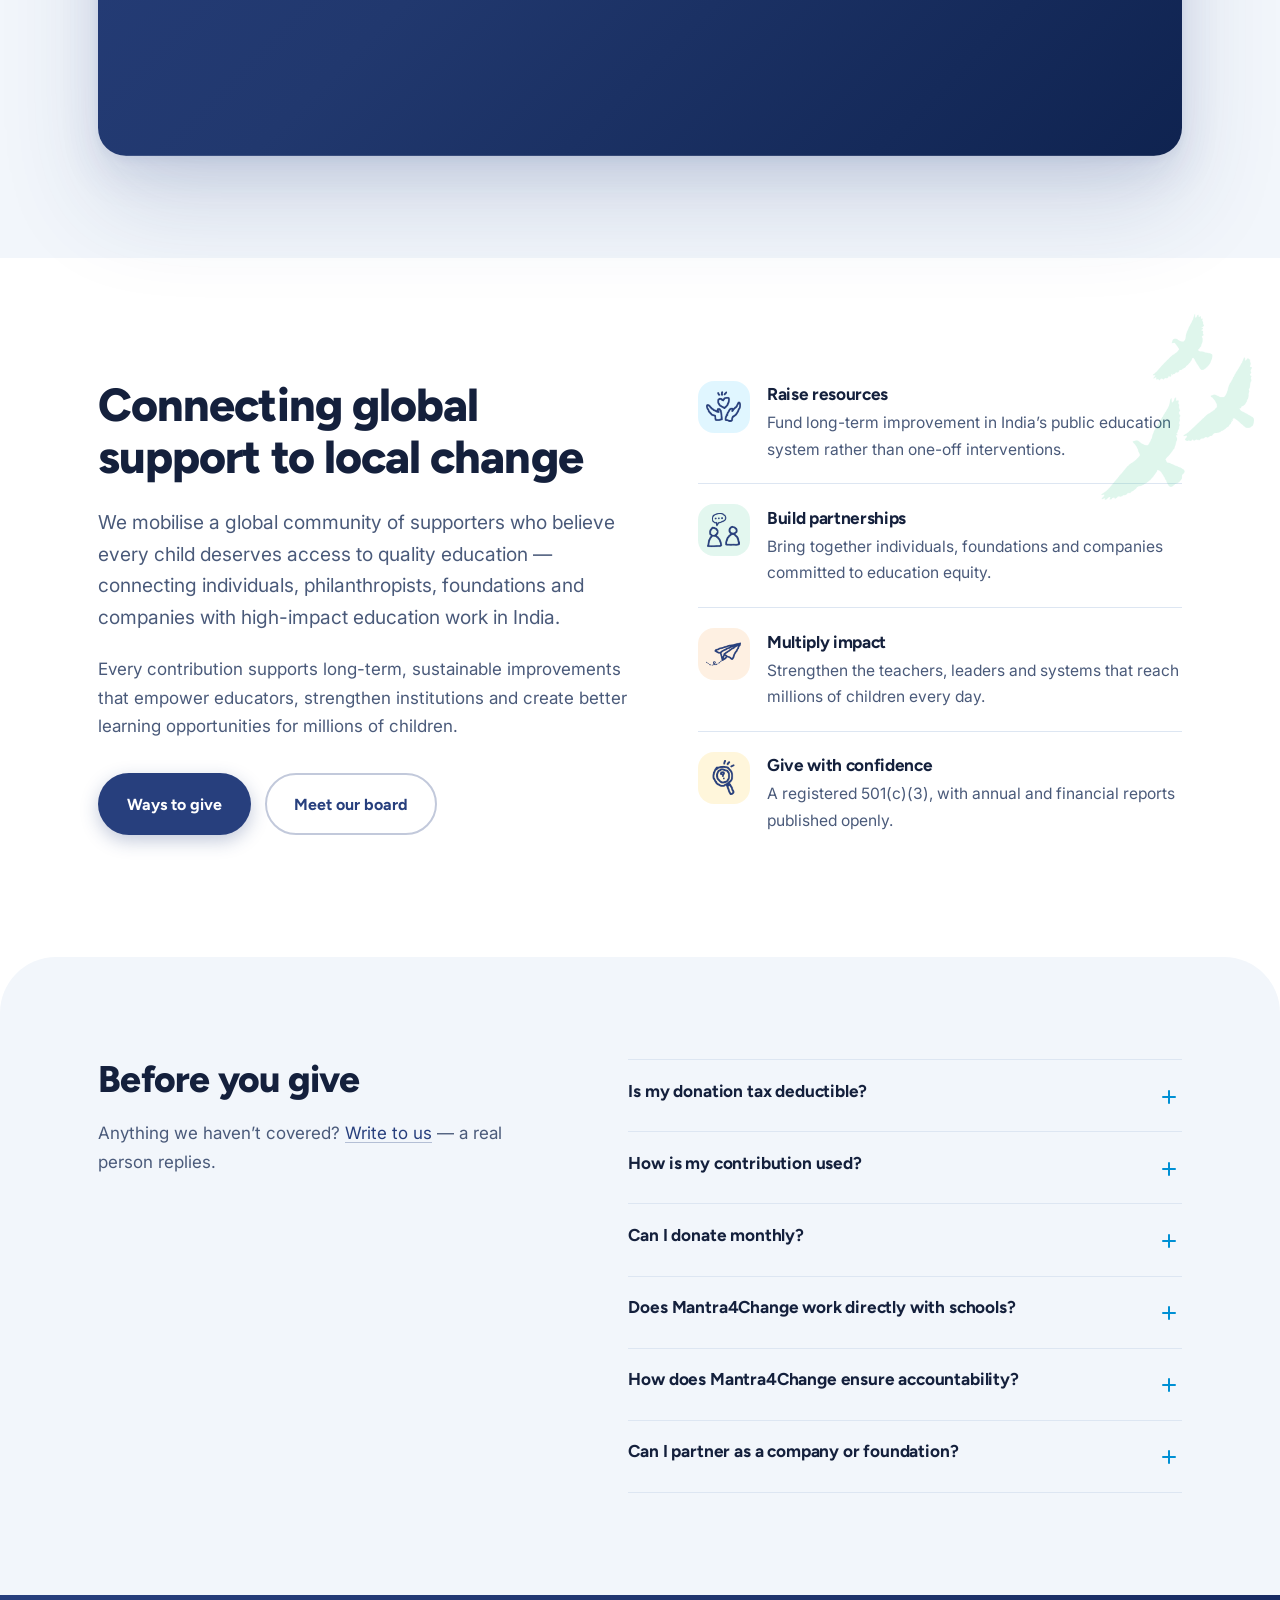
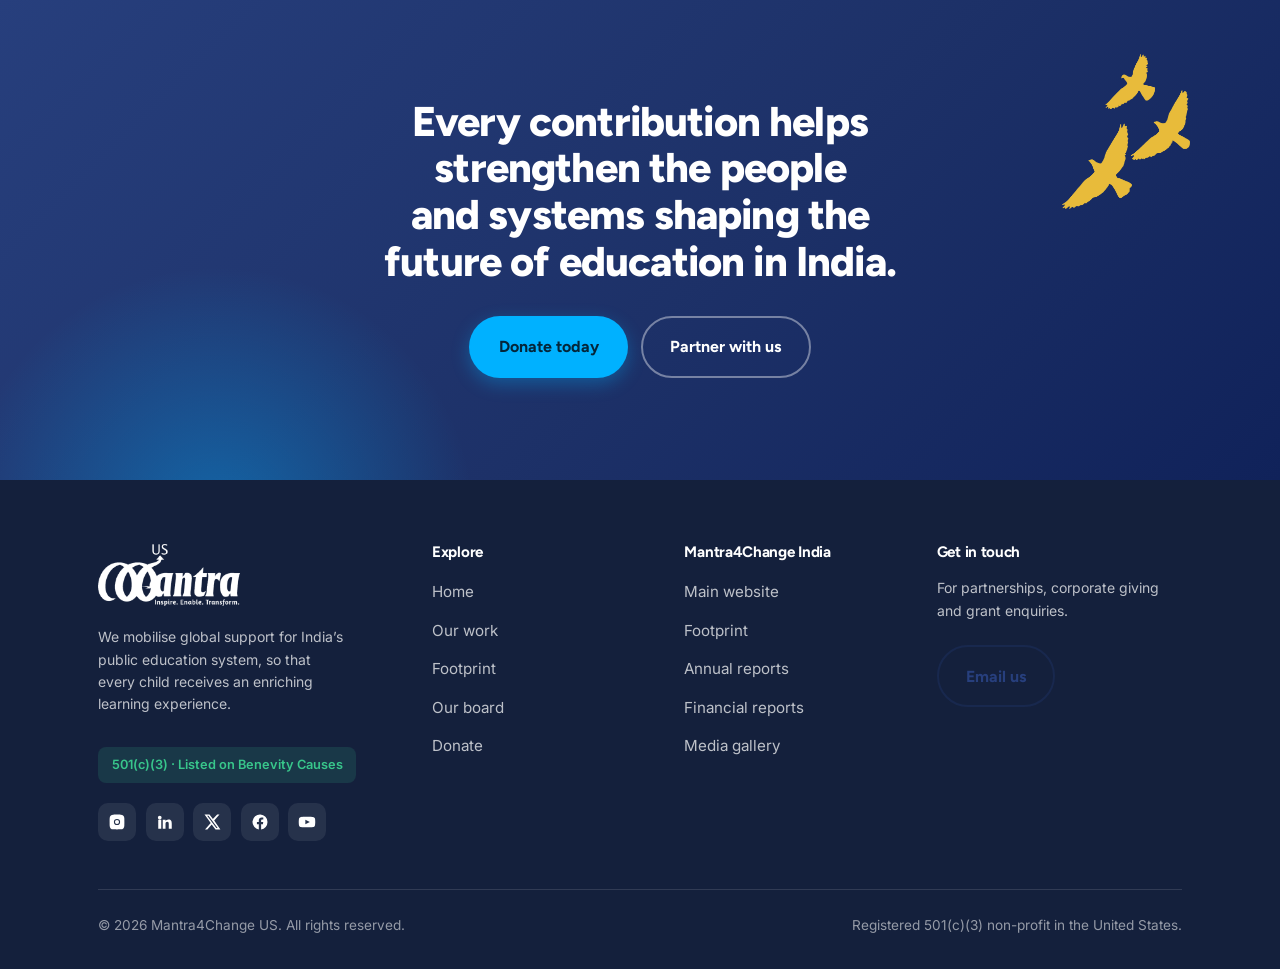
==== commit 2b47a8eb: "Photography, hero carousel, every.org donations" ====
--- a/index.html
+++ b/index.html
@@ -3,11 +3,11 @@
 <head>
 <meta charset="utf-8">
 <meta name="viewport" content="width=device-width, initial-scale=1">
-<title>Mantra4Change US — Strengthening education leaders in India</title>
-<meta name="description" content="Mantra4Change US is a registered 501(c)(3) mobilising global support for India's public education system — strengthening school leadership, teaching and community participation at scale.">
+<title>Mantra4Change US — Strengthening public education in India</title>
+<meta name="description" content="Mantra4Change US is a registered 501(c)(3) mobilising global support for India's public education system — strengthening public education — school leadership, teaching and community participation at scale.">
 <link rel="icon" href="assets/img/logo-mark.png">
-<meta property="og:title" content="Mantra4Change US — Strengthening education leaders in India">
-<meta property="og:description" content="Mantra4Change US is a registered 501(c)(3) mobilising global support for India's public education system — strengthening school leadership, teaching and community participation at scale.">
+<meta property="og:title" content="Mantra4Change US — Strengthening public education in India">
+<meta property="og:description" content="Mantra4Change US is a registered 501(c)(3) mobilising global support for India's public education system — strengthening public education — school leadership, teaching and community participation at scale.">
 <meta property="og:image" content="assets/img/logo-full.png">
 <meta property="og:type" content="website">
 <link rel="preconnect" href="https://fonts.googleapis.com">
@@ -30,7 +30,7 @@
         <li><a href="our-work.html">Our Work</a></li>
         <li><a href="board.html">Our Board</a></li>
         <li><a href="donate.html">Donate</a></li>
-        <li><a class="btn btn--primary nav__cta" href="donate.html">Give now</a></li>
+        <li><a class="btn btn--primary nav__cta" href="https://www.every.org/mantra-4-change#/donate/card" target="_blank" rel="noopener">Give now</a></li>
       </ul>
     </nav>
   </div>
@@ -45,11 +45,11 @@
     <div class="hero2__grid">
 
       <div>
-        <h1 class="hero2__title">Strengthening education leaders in <em>India</em></h1>
+        <h1 class="hero2__title">Strengthening public education in <em>India</em></h1>
         <p class="lede hero2__lede">Partner with us to build stronger public education systems that empower educators, improve learning, and create lasting change for millions of children.</p>
 
         <div class="btn-row">
-          <a class="btn btn--primary" href="donate.html">Donate now
+          <a class="btn btn--primary" href="https://www.every.org/mantra-4-change#/donate/card" target="_blank" rel="noopener">Donate now
             <svg viewBox="0 0 24 24" fill="none" stroke="currentColor" stroke-width="2.5" stroke-linecap="round" stroke-linejoin="round" style="width:18px;height:18px"><path d="M5 12h14M13 6l6 6-6 6"/></svg>
           </a>
           <a class="btn btn--ghost" href="our-work.html#footprint">See where we work</a>
@@ -66,11 +66,16 @@
       <div class="compose">
 
 
-        <div class="figure a-sky" data-photo="assets/img/hero.jpg" data-alt="A classroom in a government school in India" style="--ar:4/3">
-          <div class="figure__slot">
-            <svg viewBox="0 0 24 24" fill="none" stroke="currentColor" stroke-width="1.6" stroke-linecap="round" stroke-linejoin="round"><rect x="3" y="3" width="18" height="18" rx="3"/><circle cx="8.5" cy="8.5" r="1.8"/><path d="m21 15-5-5L5 21"/></svg>
-            <b>Hero photograph goes here</b>
-            <span>Save your image as <code>assets/img/hero.jpg</code> &mdash; it appears automatically. Landscape, 4:3, at least 1200px wide.</span>
+        <div class="figure a-sky">
+          <div class="carousel" data-carousel data-interval="3000" style="--ar:4/3">
+            <div class="carousel__viewport">
+            <img class="carousel__slide is-on" src="assets/img/hero-1.jpg" alt="Women and children gathered for a community education meeting">
+            <img class="carousel__slide" src="assets/img/hero-2.jpg" alt="Students smiling at their desks in a government school classroom" loading="lazy">
+            <img class="carousel__slide" src="assets/img/hero-3.jpg" alt="Children working together around a table of books in a peer learning circle" loading="lazy">
+            <img class="carousel__slide" src="assets/img/hero-4.jpg" alt="Boys choosing books from a reading rack outside their classroom" loading="lazy">
+            <img class="carousel__slide" src="assets/img/hero-5.jpg" alt="A teacher using a painted classroom wall to teach prepositions" loading="lazy">
+            </div>
+            <div class="carousel__dots" role="group" aria-label="Choose a photograph"></div>
           </div>
         </div>
 
@@ -317,7 +322,7 @@
   <div class="wrap center">
     <h2 class="cta__title center" data-reveal>Every contribution helps strengthen the people and systems shaping the future of education in India.</h2>
     <div class="btn-row mt-2" style="justify-content:center" data-reveal>
-      <a class="btn btn--primary" href="donate.html">Donate today</a>
+      <a class="btn btn--primary" href="https://www.every.org/mantra-4-change#/donate/card" target="_blank" rel="noopener">Donate today</a>
       <a class="btn btn--ghost" href="donate.html#partner">Partner with us</a>
     </div>
   </div>
--- a/assets/css/style.css
+++ b/assets/css/style.css
@@ -1010,3 +1010,42 @@
    the space under the LinkedIn mark is the card padding and nothing more.
    Photos and names still align across the row, so the ragged base reads fine. */
 .people { align-items: start; }
+
+/* icon chip sitting above a card heading */
+.card > .ico { margin-bottom: 1rem; }
+
+
+/* ==========================================================================
+   HERO CAROUSEL — crossfading photographs
+   ========================================================================== */
+.carousel { position: relative; z-index: 1; border-radius: var(--r-lg); overflow: hidden; box-shadow: var(--shadow-xl); background: var(--wash-2); }
+.carousel__slide {
+  position: absolute; inset: 0; width: 100%; height: 100%; object-fit: cover;
+  opacity: 0; transition: opacity 1s ease;
+}
+.carousel__slide:first-child { position: relative; }
+.carousel__slide.is-on { opacity: 1; }
+.carousel__viewport { position: relative; width: 100%; aspect-ratio: var(--ar, 4/3); }
+
+.carousel__dots {
+  /* bottom-LEFT, not centred: the bottom-right floating stat card overlaps a
+     centred dot strip and swallows the clicks. */
+  position: absolute; left: .9rem; bottom: .9rem; z-index: 4;
+  display: flex; gap: .4rem; padding: .4rem .6rem; border-radius: 100px;
+  background: rgba(20,32,60,.4); backdrop-filter: blur(6px);
+}
+.carousel__dot {
+  width: 8px; height: 8px; border-radius: 50%; border: 0; padding: 0; cursor: pointer;
+  background: rgba(255,255,255,.45); transition: background-color .2s ease, width .25s ease;
+}
+.carousel__dot[aria-current="true"] { background: #fff; width: 20px; border-radius: 100px; }
+.carousel__dot:focus-visible { box-shadow: var(--ring); }
+
+@media (prefers-reduced-motion: reduce) {
+  .carousel__slide { transition: none; }
+}
+
+/* ---------- photo band inside a section, with caption ---------- */
+.photoduo { display: grid; grid-template-columns: 1fr 1fr; gap: clamp(1rem, 2vw, 1.5rem); }
+@media (max-width: 700px) { .photoduo { grid-template-columns: 1fr; } }
+.photoduo .photo img { aspect-ratio: 4/3; }
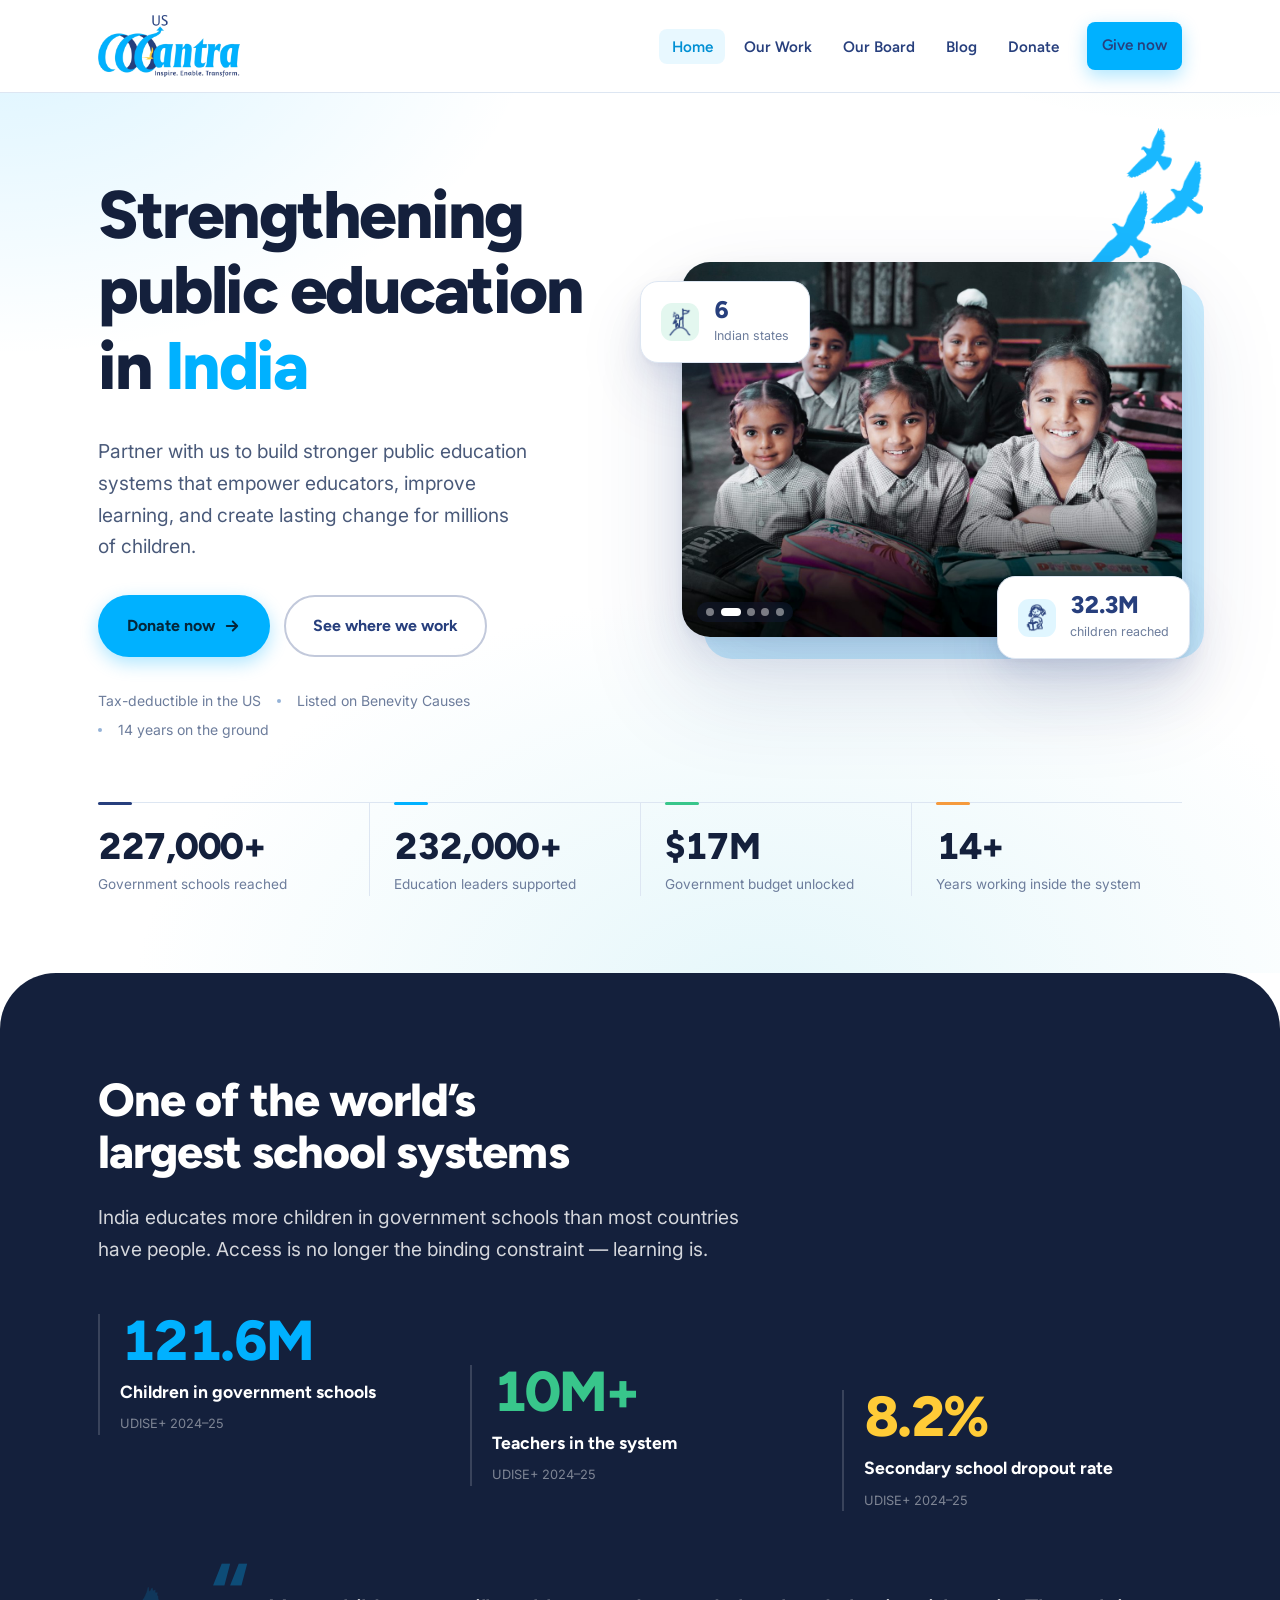
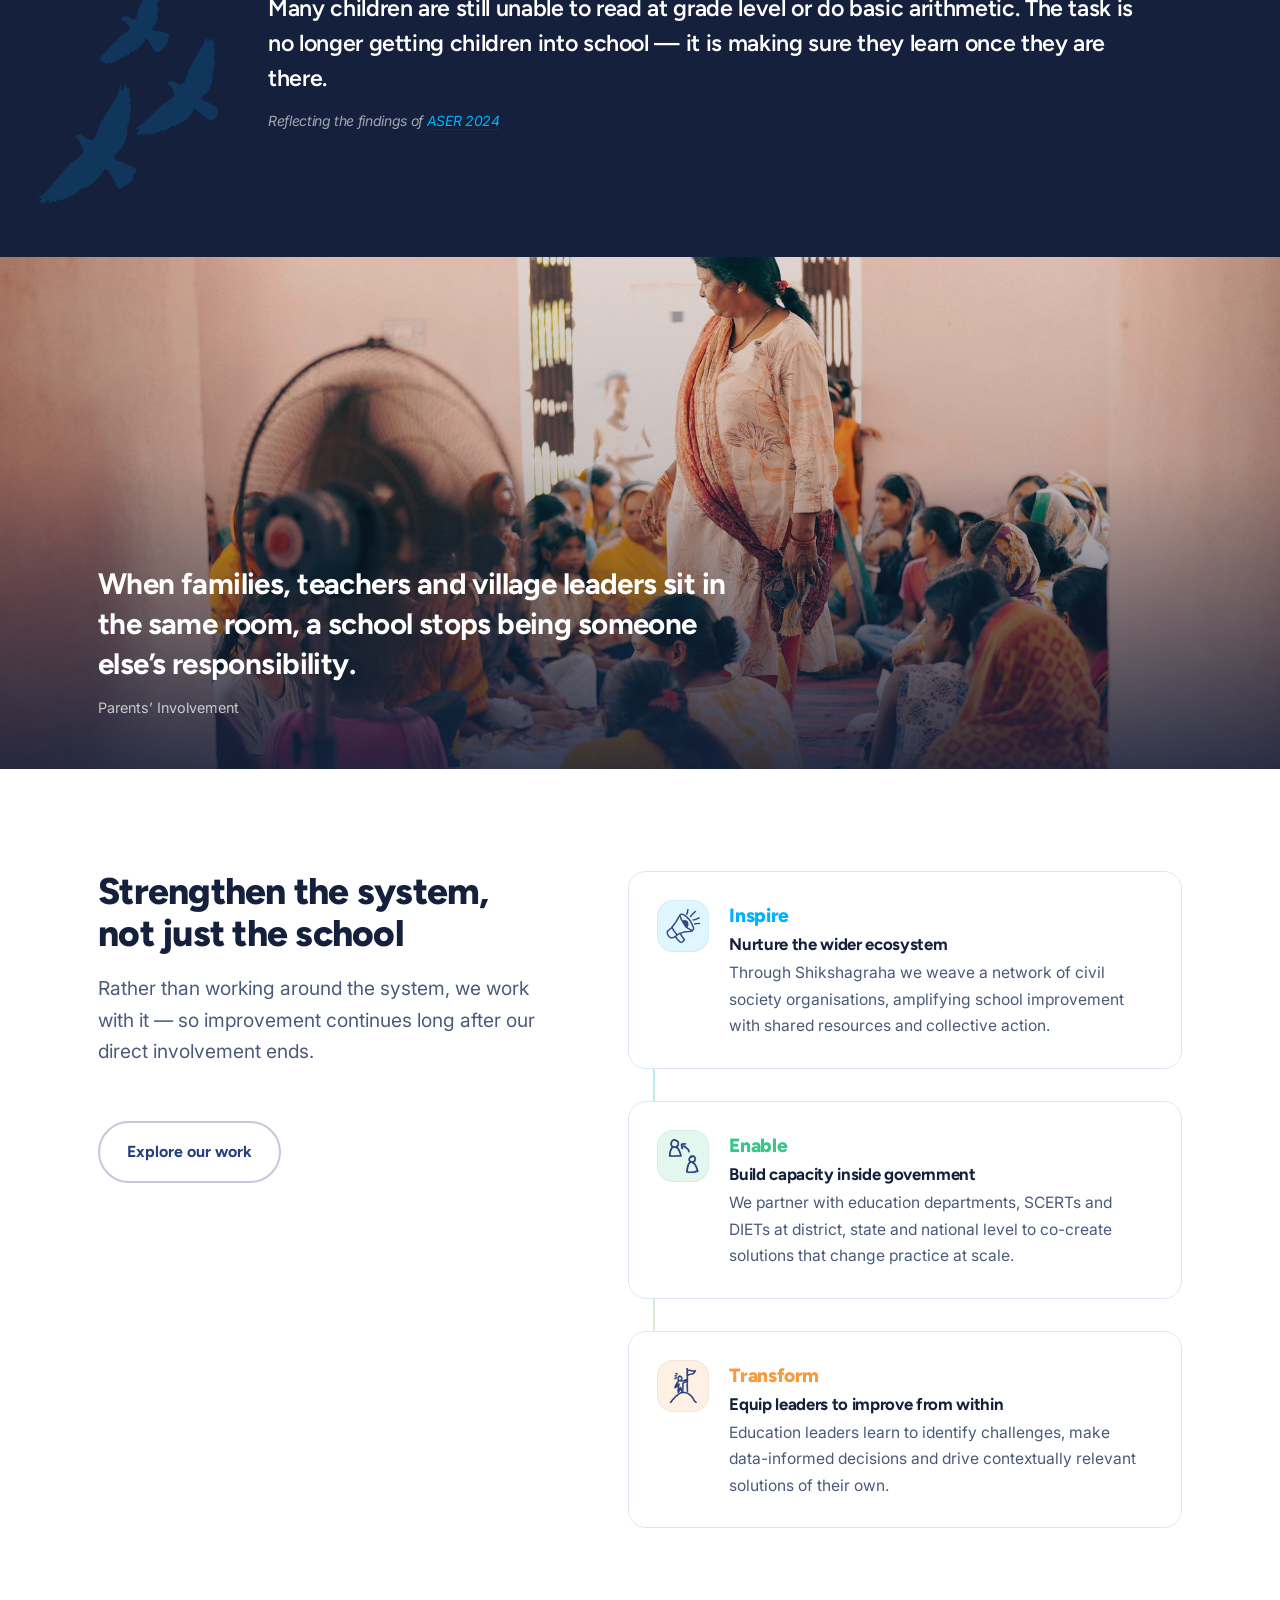
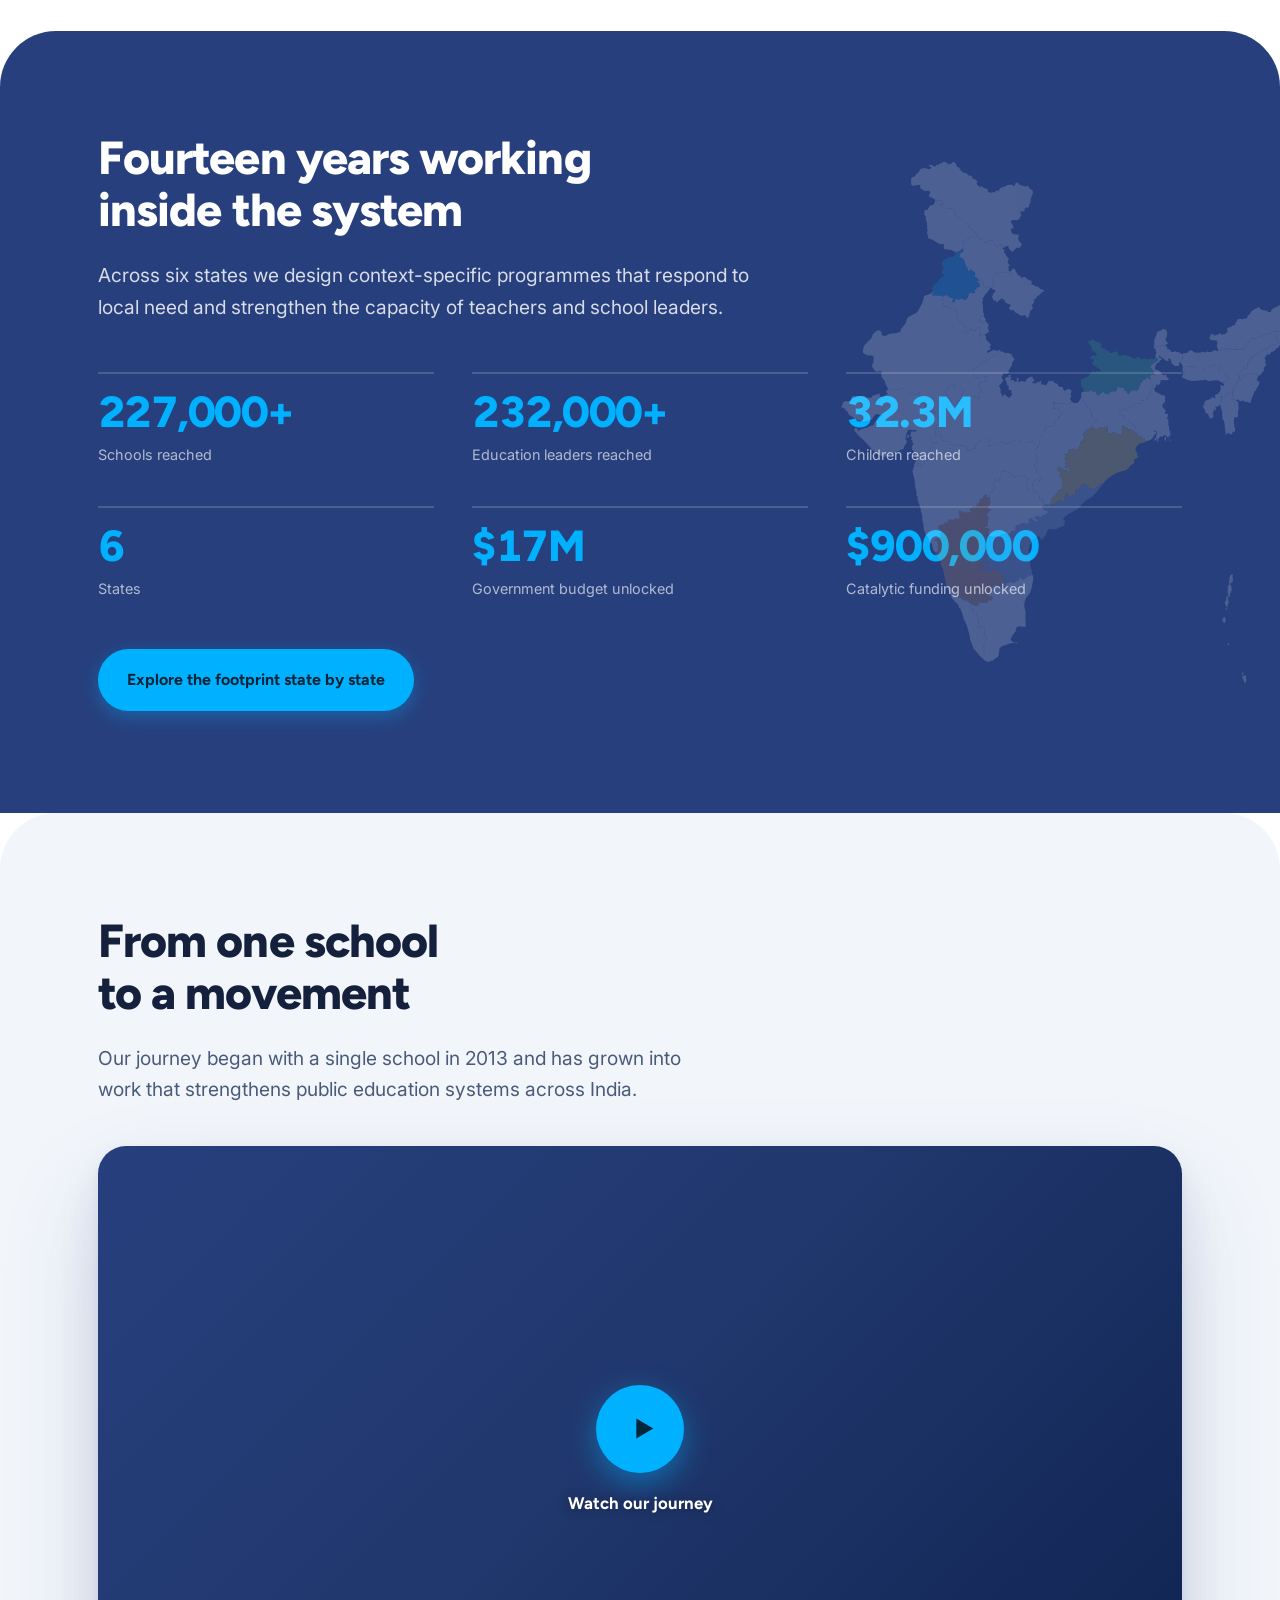
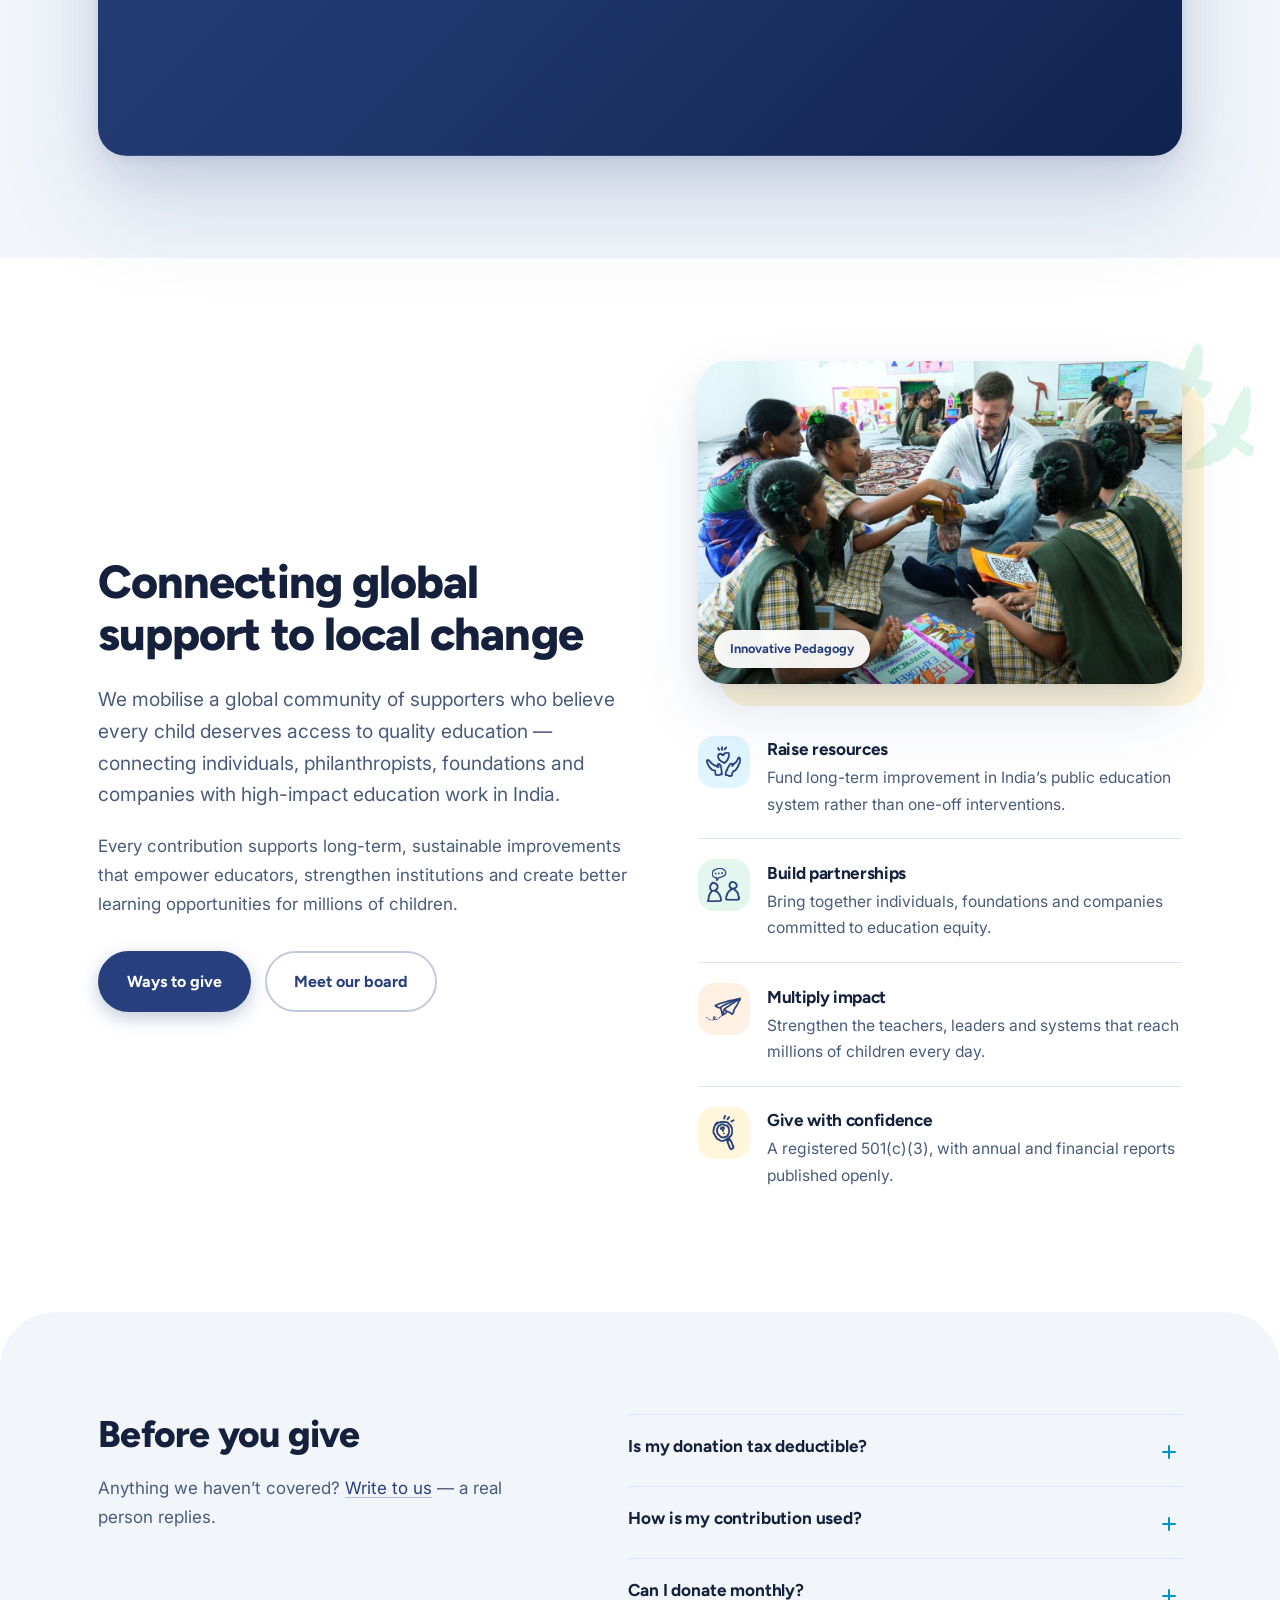
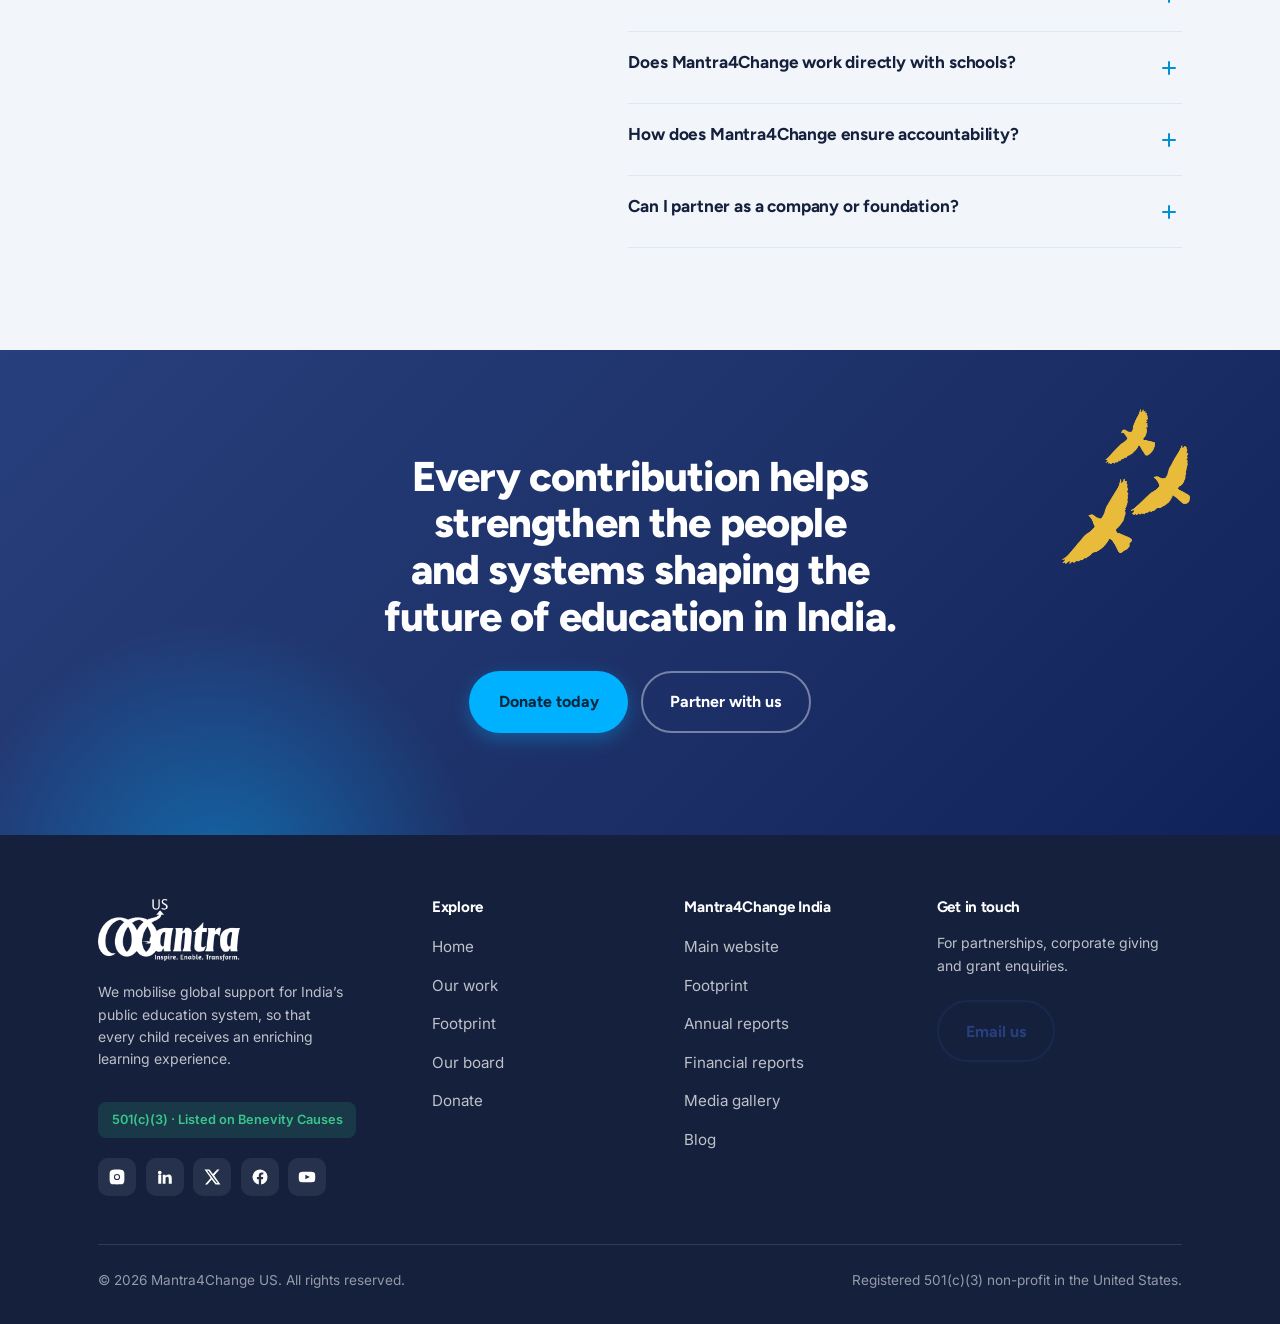
==== commit 093392b5: "Programme films, photo tags, new photography, blog link" ====
--- a/index.html
+++ b/index.html
@@ -29,6 +29,7 @@
         <li><a href="index.html" aria-current="page">Home</a></li>
         <li><a href="our-work.html">Our Work</a></li>
         <li><a href="board.html">Our Board</a></li>
+        <li><a href="https://www.mantra4change.org/blogs/" target="_blank" rel="noopener">Blog</a></li>
         <li><a href="donate.html">Donate</a></li>
         <li><a class="btn btn--primary nav__cta" href="https://www.every.org/mantra-4-change#/donate/card" target="_blank" rel="noopener">Give now</a></li>
       </ul>
@@ -148,7 +149,7 @@
   <div class="imgband__scrim">
     <div class="wrap imgband__inner">
       <p class="imgband__q">When families, teachers and village leaders sit in the same room, a school stops being someone else&rsquo;s responsibility.</p>
-      <span class="imgband__cap">A Shiksha Chaupal in session</span>
+      <span class="imgband__cap">Parents&rsquo; Involvement</span>
     </div>
   </div>
 </section>
@@ -255,7 +256,13 @@
       </div>
 
       <div data-reveal data-reveal-delay="100">
-        <div class="featrow a-sky">
+        <div class="photo-wrap a-amber">
+          <figure class="photo" style="--ar:3/2;margin:0">
+            <img src="assets/img/session-circle.jpg" alt="Students sharing learning materials during a classroom session" loading="lazy">
+            <figcaption class="photo__tag">Innovative Pedagogy</figcaption>
+          </figure>
+        </div>
+        <div class="featrow a-sky" style="margin-top:2rem">
           <span class="ico" aria-hidden="true"><img src="assets/img/icons/heart-hands.png" alt=""></span>
           <div><h3>Raise resources</h3><p>Fund long-term improvement in India&rsquo;s public education system rather than one-off interventions.</p></div>
         </div>
@@ -363,6 +370,7 @@
           <li><a href="https://www.mantra4change.org/annual-report/" target="_blank" rel="noopener">Annual reports</a></li>
           <li><a href="https://www.mantra4change.org/financial-report/" target="_blank" rel="noopener">Financial reports</a></li>
           <li><a href="https://www.mantra4change.org/media-gallery/" target="_blank" rel="noopener">Media gallery</a></li>
+          <li><a href="https://www.mantra4change.org/blogs/" target="_blank" rel="noopener">Blog</a></li>
         </ul>
       </div>
       <div>
--- a/assets/css/style.css
+++ b/assets/css/style.css
@@ -448,8 +448,8 @@
   padding: .5rem .75rem; border-radius: 8px; min-width: 62px; text-align: center;
   background: var(--accent-soft, var(--wash-2)); color: var(--ink);
 }
-.prog__name { font-family: var(--display); font-weight: 700; color: var(--ink); font-size: 1.05rem; letter-spacing: -.01em; }
-.prog__desc { font-size: .925rem; color: var(--muted); margin: .2rem 0 0; }
+.prog__name { display: block; font-family: var(--display); font-weight: 700; color: var(--ink); font-size: 1.05rem; letter-spacing: -.01em; }
+.prog__desc { display: block; font-size: .925rem; color: var(--muted); margin: .2rem 0 0; }
 .prog__go { color: var(--sky-deep); font-size: 1.2rem; flex: none; }
 @media (max-width: 620px) { .prog { grid-template-columns: auto 1fr; } .prog__go { display: none; } }
 
@@ -639,8 +639,8 @@
 }
 .floatcard--br { right: -8px; bottom: -22px; }
 .floatcard--tl { left: -42px; top: 5%; }
-.floatcard__n { font-family: var(--display); font-weight: 800; font-size: 1.5rem; letter-spacing: -.03em; color: var(--navy); line-height: 1; }
-.floatcard__l { font-size: .78rem; color: var(--muted); margin-top: .2rem; }
+.floatcard__n { display: block; font-family: var(--display); font-weight: 800; font-size: 1.5rem; letter-spacing: -.03em; color: var(--navy); line-height: 1; }
+.floatcard__l { display: block; font-size: .78rem; color: var(--muted); margin-top: .2rem; }
 .floatcard__icon { width: 38px; height: 38px; border-radius: 11px; display: grid; place-items: center; background: var(--accent-soft, rgba(0,177,255,.12)); color: var(--navy); flex: none; }
 .floatcard__icon svg { width: 19px; height: 19px; }
 @media (max-width: 620px) {
@@ -1049,3 +1049,16 @@
 .photoduo { display: grid; grid-template-columns: 1fr 1fr; gap: clamp(1rem, 2vw, 1.5rem); }
 @media (max-width: 700px) { .photoduo { grid-template-columns: 1fr; } }
 .photoduo .photo img { aspect-ratio: 4/3; }
+
+/* ---------- video grid: several films side by side ---------- */
+.videogrid { display: grid; grid-template-columns: repeat(2, minmax(0,1fr)); gap: clamp(1rem, 2.2vw, 1.75rem); }
+@media (max-width: 720px) { .videogrid { grid-template-columns: 1fr; } }
+
+.video--sm { aspect-ratio: 16/9; border-radius: var(--r); box-shadow: var(--shadow-lg); }
+.video--sm .video__play { width: clamp(48px, 5vw, 62px); }
+.video--sm .video__label { font-size: .95rem; }
+.videocap {
+  display: block; margin-top: .75rem;
+  font-family: var(--display); font-weight: 700; font-size: .95rem; color: var(--ink);
+}
+.videocap small { display: block; font-family: var(--text); font-weight: 400; font-size: .85rem; color: var(--muted); margin-top: .15rem; }
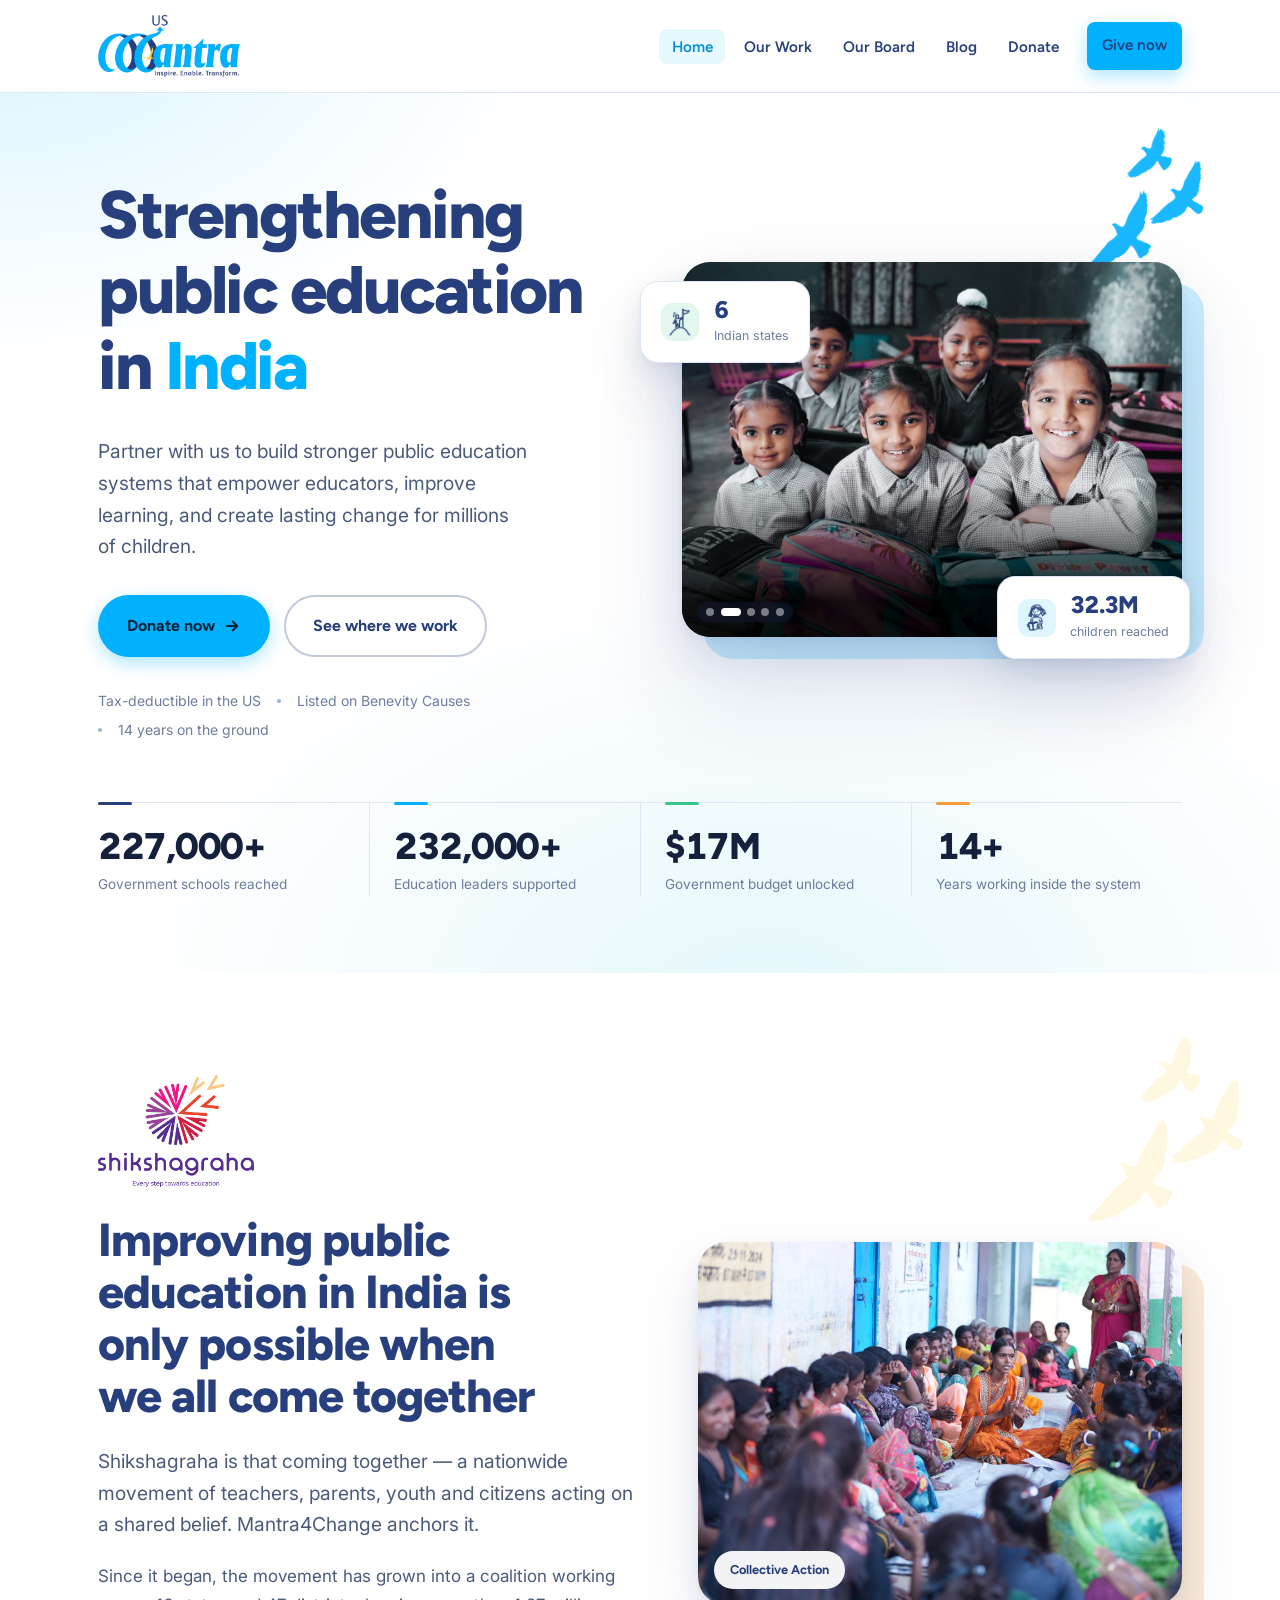
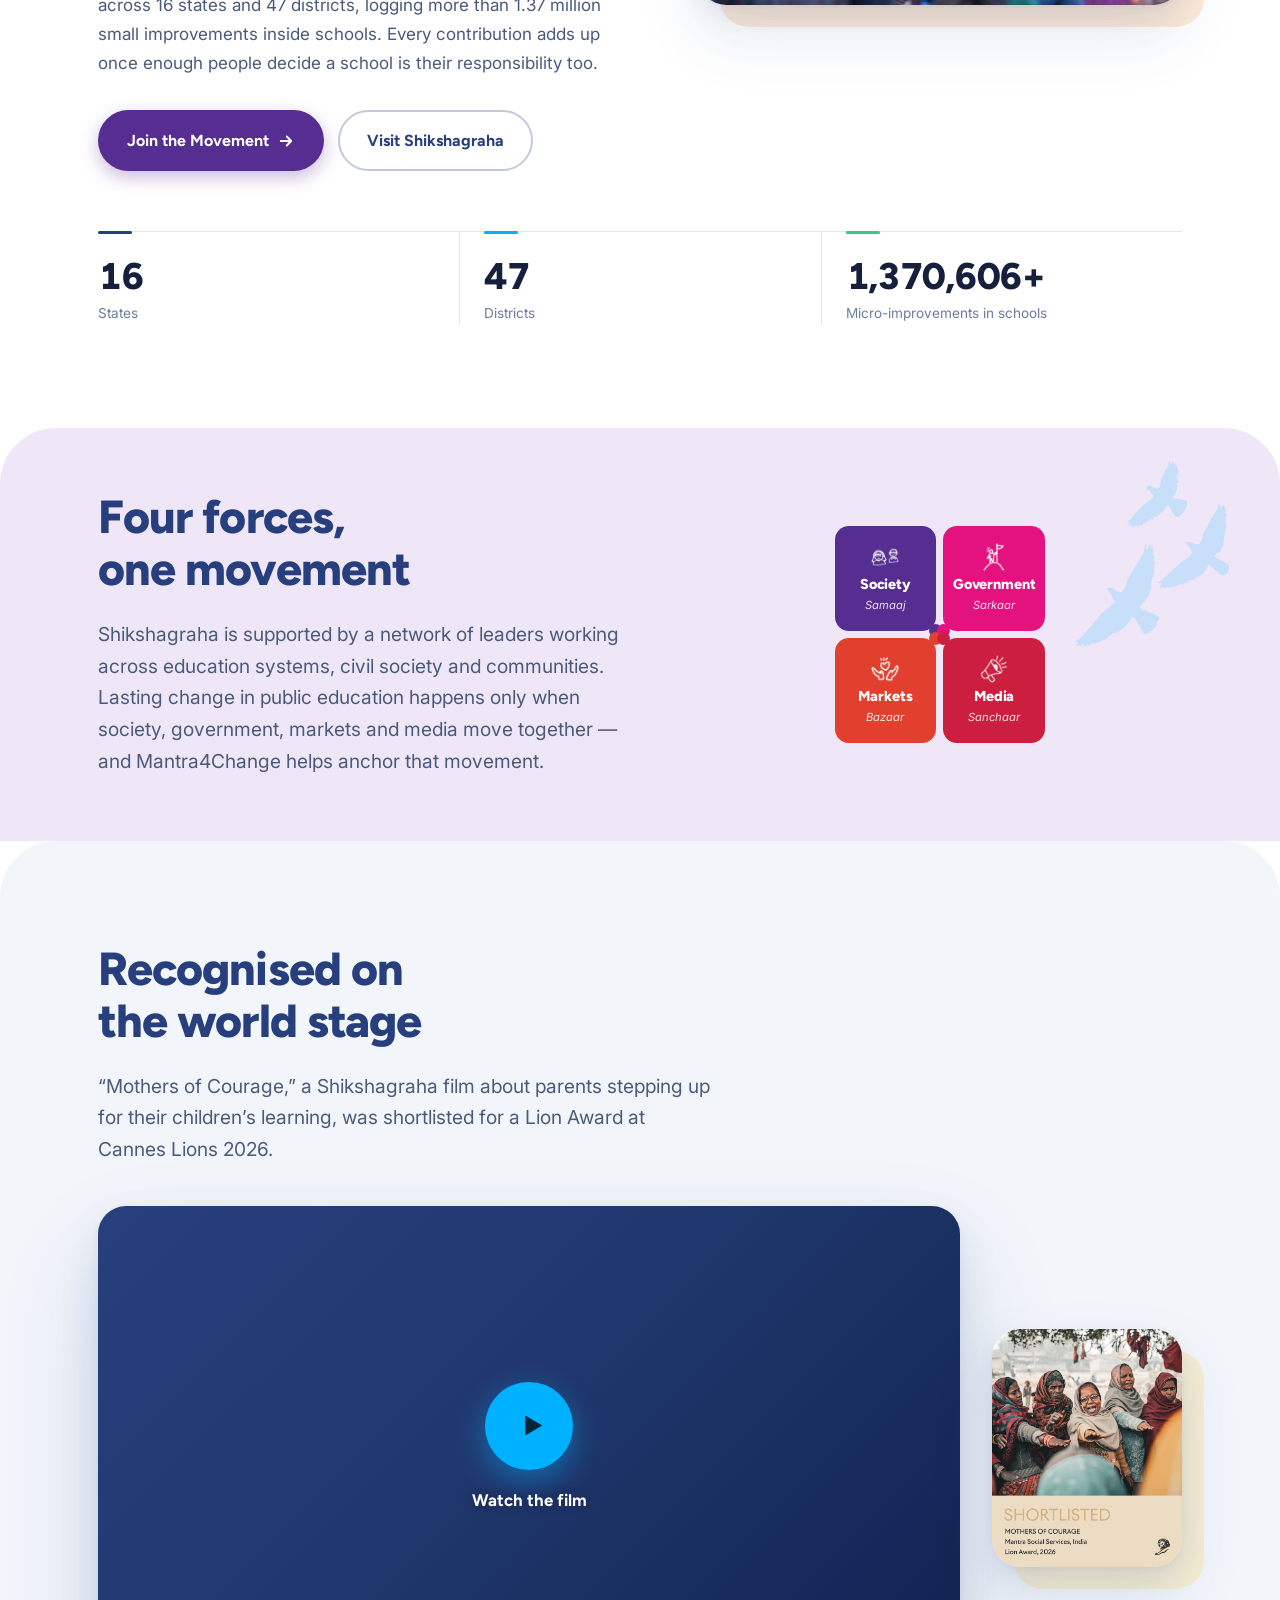
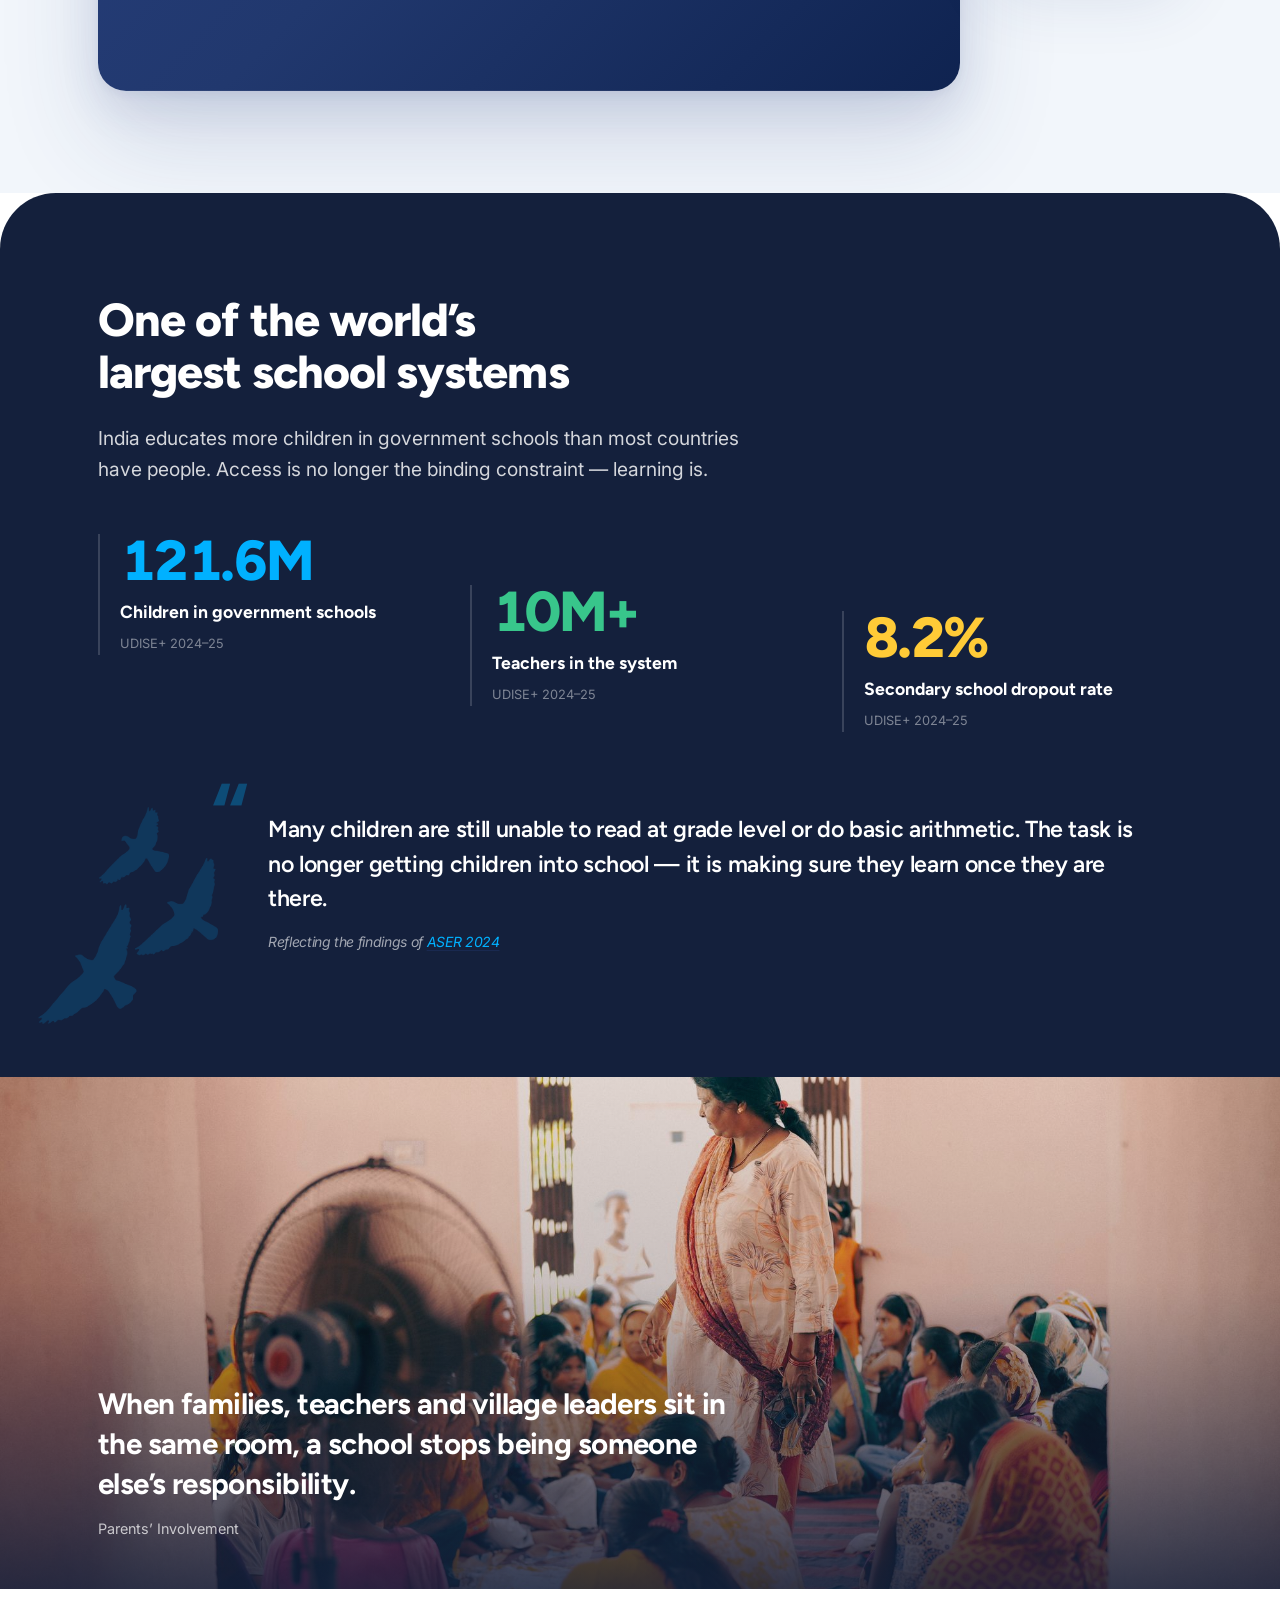
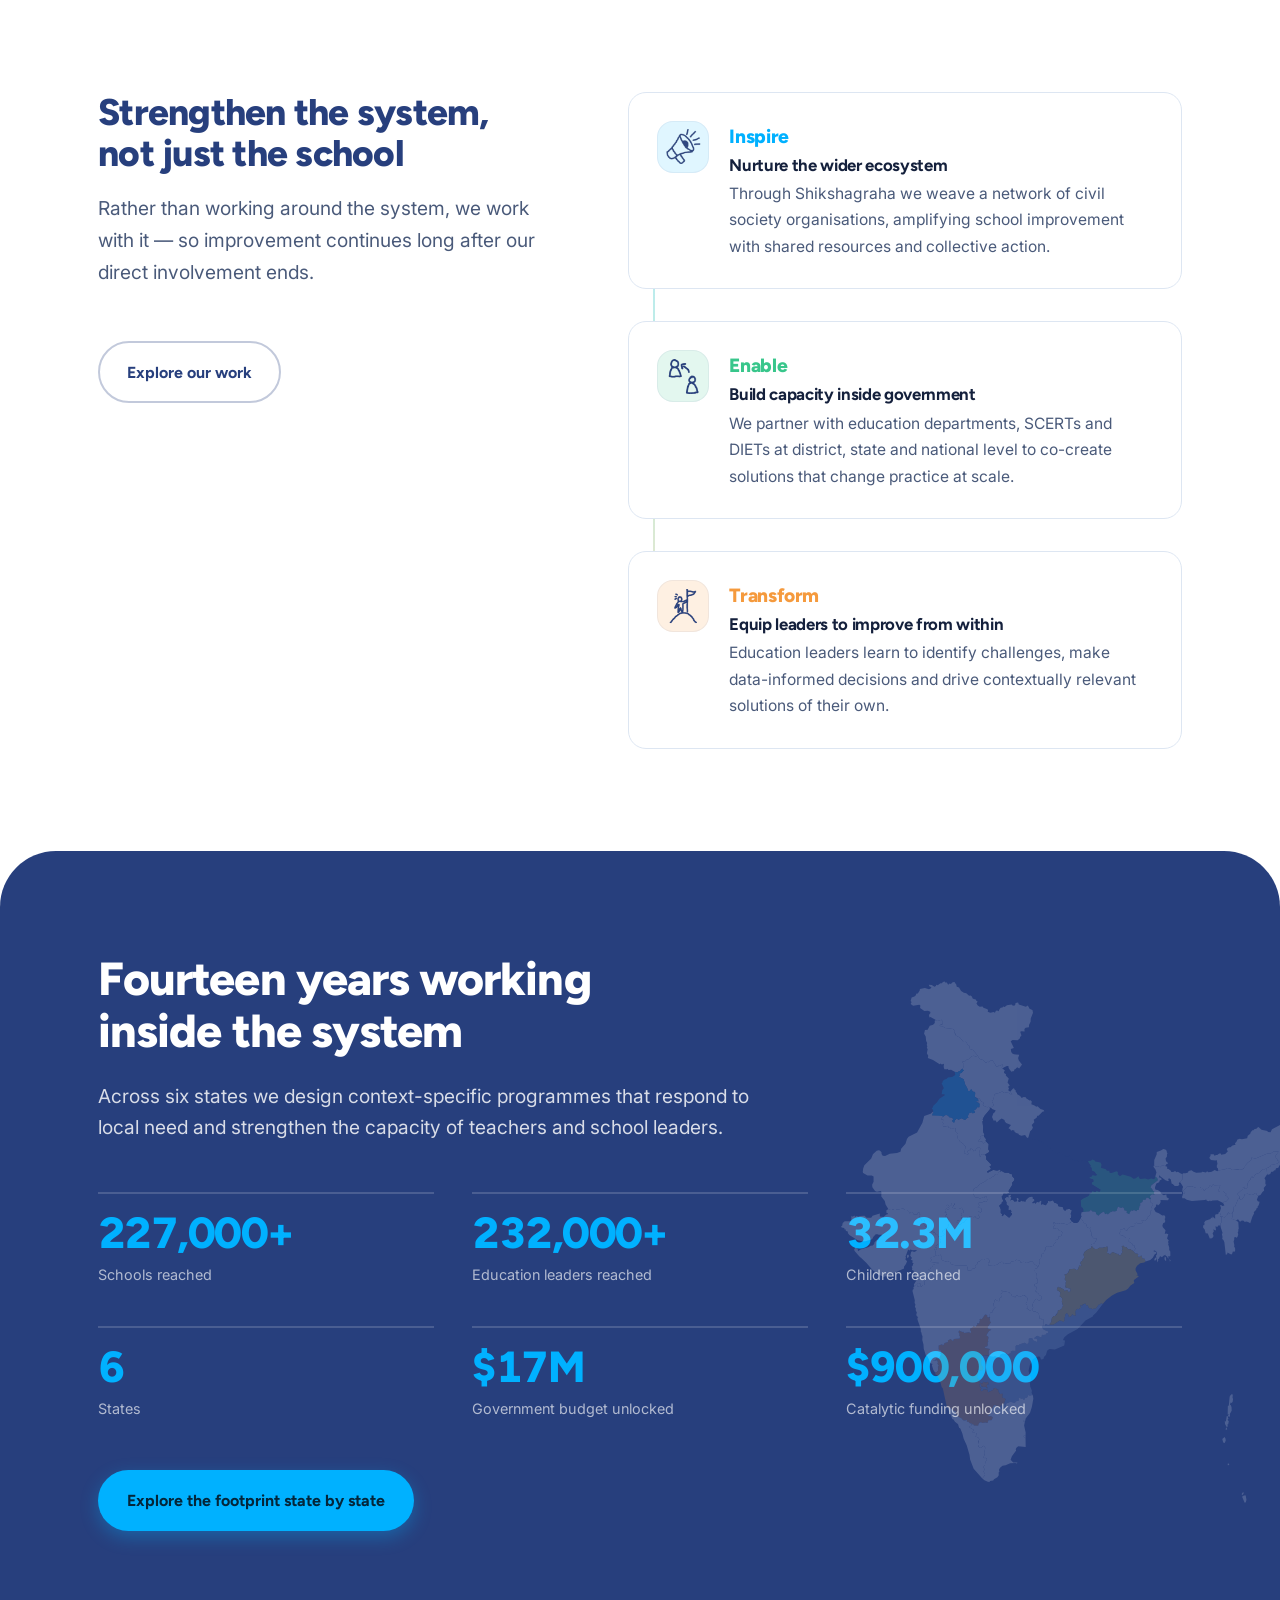
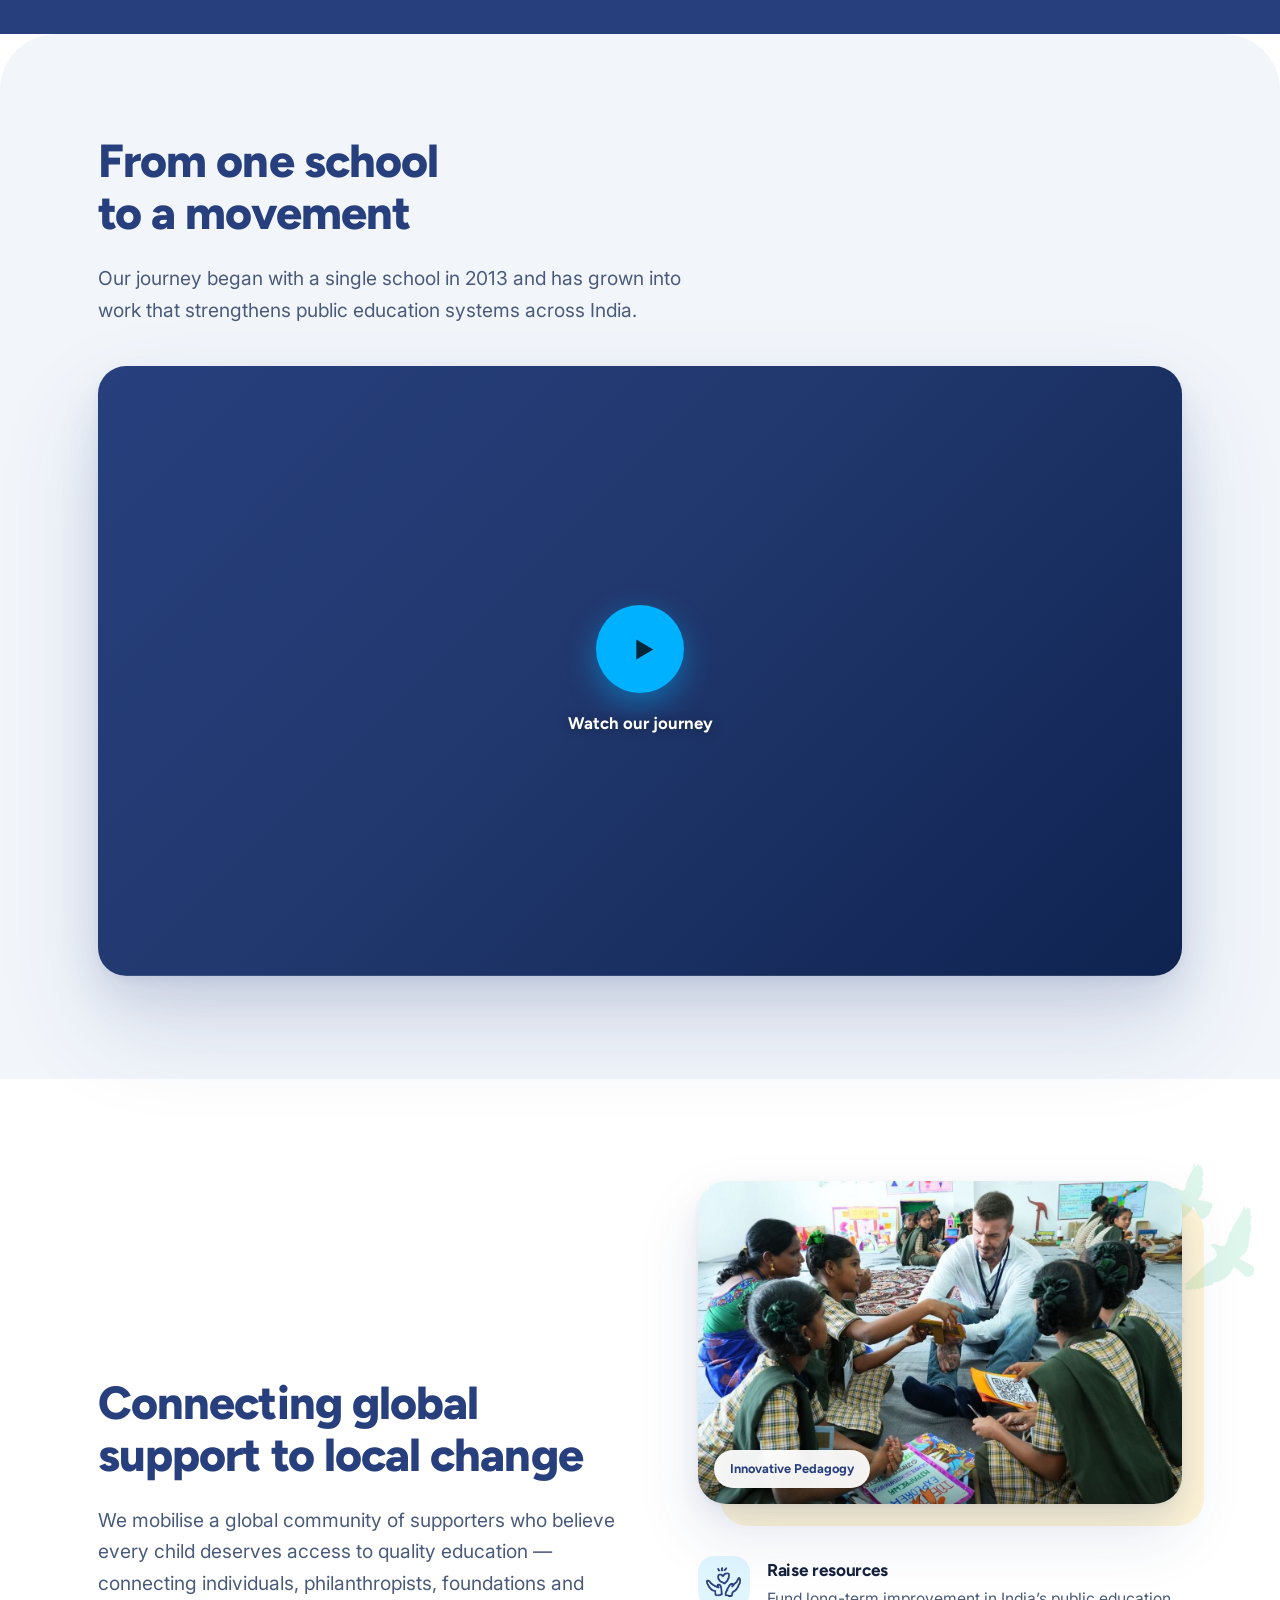
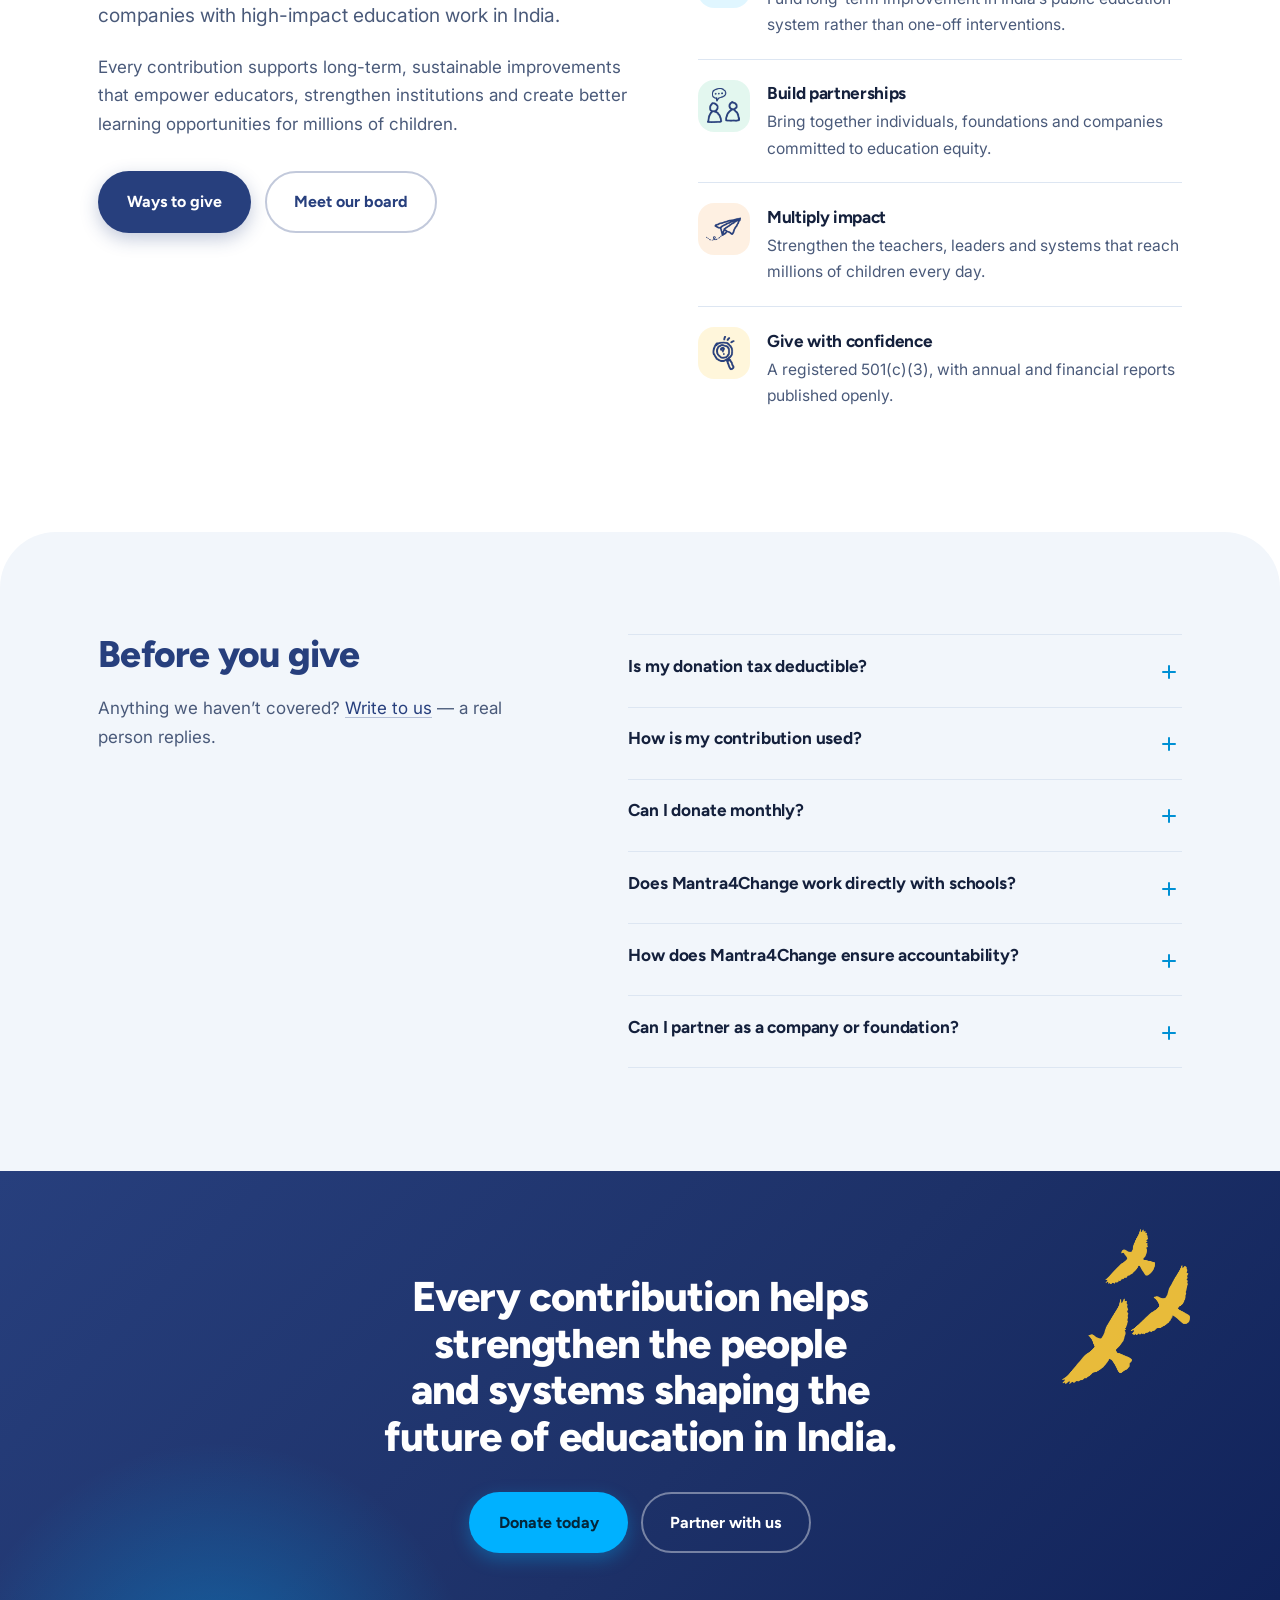
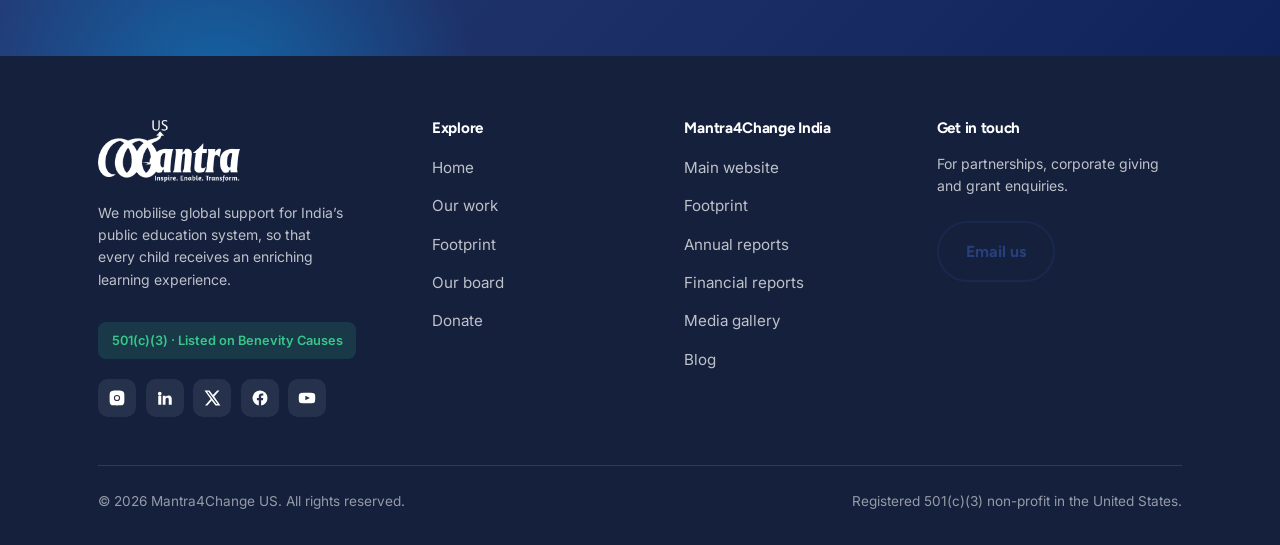
==== commit 53e6b04f: "Add Shikshagraha movement section, fix map focus box, connect custom domain Adds a homepage section " ====
--- a/index.html
+++ b/index.html
@@ -108,6 +108,105 @@
   </div>
 </section>
 
+<!-- ========================================================= SHIKSHAGRAHA -->
+<section class="band band--rel" id="shikshagraha">
+  <img class="birds birds--soft" src="assets/img/birds-yellow.png" alt="" style="top:6%;right:3%;width:clamp(100px,12vw,190px)">
+  <div class="wrap">
+    <div class="split">
+      <div data-reveal>
+        <img src="assets/img/shikshagraha-logo.png" alt="Shikshagraha — every step towards education" style="height:112px;width:auto;margin-bottom:1.75rem">
+        <h2 class="t-h2">Improving public education in India is only possible when we all come together</h2>
+        <p class="lede">Shikshagraha is that coming together &mdash; a nationwide movement of teachers, parents, youth and citizens acting on a shared belief. Mantra4Change anchors it.</p>
+        <p>Since it began, the movement has grown into a coalition working across 16 states and 47 districts, logging more than 1.37 million small improvements inside schools. Every contribution adds up once enough people decide a school is their responsibility too.</p>
+        <div class="btn-row mt-2">
+          <a class="btn btn--sg" href="https://docs.google.com/forms/d/e/1FAIpQLSfSX2bzdJzPBOlstfGg7vWqPFaS5weLnPpwIieR1DBdRgepPg/viewform" target="_blank" rel="noopener">Join the Movement
+            <svg viewBox="0 0 24 24" fill="none" stroke="currentColor" stroke-width="2.5" stroke-linecap="round" stroke-linejoin="round" style="width:18px;height:18px"><path d="M5 12h14M13 6l6 6-6 6"/></svg>
+          </a>
+          <a class="btn btn--ghost" href="https://shikshagraha.org/" target="_blank" rel="noopener">Visit Shikshagraha</a>
+        </div>
+      </div>
+
+      <div data-reveal data-reveal-delay="100">
+        <div class="photo-wrap a-orange">
+          <figure class="photo" style="--ar:4/3;margin:0">
+            <img src="assets/img/shikshagraha-gathering.jpg" alt="Women gathered together in a village courtyard for a community education meeting" loading="lazy">
+            <figcaption class="photo__tag">Collective Action</figcaption>
+          </figure>
+        </div>
+      </div>
+    </div>
+
+    <div class="rail mt-3">
+      <div class="rail__item a-navy"><div class="rail__n tnum" data-count="16">16</div><div class="rail__l">States</div></div>
+      <div class="rail__item a-sky"><div class="rail__n tnum" data-count="47">47</div><div class="rail__l">Districts</div></div>
+      <div class="rail__item a-green"><div class="rail__n tnum" data-count="1370606" data-suffix="+">1,370,606+</div><div class="rail__l">Micro-improvements in schools</div></div>
+    </div>
+  </div>
+</section>
+
+<!-- ================================================== SHIKSHAGRAHA PILLARS -->
+<section class="band band--tight band--sg-tint band--rel band--curve-top band--curve">
+  <img class="birds birds--soft" src="assets/img/birds-blue.png" alt="" style="top:8%;right:4%;width:clamp(100px,12vw,190px)">
+  <div class="wrap">
+    <div class="split">
+      <div data-reveal>
+        <h2 class="t-h2">Four forces, one movement</h2>
+        <p class="lede">Shikshagraha is supported by a network of leaders working across education systems, civil society and communities. Lasting change in public education happens only when society, government, markets and media move together &mdash; and Mantra4Change helps anchor that movement.</p>
+      </div>
+
+      <div class="puzzle">
+        <div class="puzzle__piece puzzle__piece--tl" data-reveal style="--pc:#562d90">
+          <span class="puzzle__icon" aria-hidden="true"><img src="assets/img/icons/family-white.png" alt=""></span>
+          <h3 class="puzzle__label">Society</h3>
+          <span class="puzzle__hi">Samaaj</span>
+        </div>
+        <div class="puzzle__piece puzzle__piece--tr" data-reveal data-reveal-delay="90" style="--pc:#e3127f">
+          <span class="puzzle__icon" aria-hidden="true"><img src="assets/img/icons/flag-hill-white.png" alt=""></span>
+          <h3 class="puzzle__label">Government</h3>
+          <span class="puzzle__hi">Sarkaar</span>
+        </div>
+        <div class="puzzle__piece puzzle__piece--bl" data-reveal data-reveal-delay="180" style="--pc:#e2402f">
+          <span class="puzzle__icon" aria-hidden="true"><img src="assets/img/icons/heart-hands-white.png" alt=""></span>
+          <h3 class="puzzle__label">Markets</h3>
+          <span class="puzzle__hi">Bazaar</span>
+        </div>
+        <div class="puzzle__piece puzzle__piece--br" data-reveal data-reveal-delay="270" style="--pc:#cc1e3f">
+          <span class="puzzle__icon" aria-hidden="true"><img src="assets/img/icons/megaphone-white.png" alt=""></span>
+          <h3 class="puzzle__label">Media</h3>
+          <span class="puzzle__hi">Sanchaar</span>
+        </div>
+      </div>
+    </div>
+  </div>
+</section>
+
+<!-- ==================================================== SHIKSHAGRAHA FILM -->
+<section class="band band--wash band--curve-top band--curve">
+  <div class="wrap">
+    <div class="videolead">
+      <h2 class="t-h2">Recognised on the world stage</h2>
+      <p class="lede">&ldquo;Mothers of Courage,&rdquo; a Shikshagraha film about parents stepping up for their children&rsquo;s learning, was shortlisted for a Lion Award at Cannes Lions 2026.</p>
+    </div>
+
+    <div class="filmshowcase">
+      <figure class="video" data-yt="Amv0O1w17Ag" data-title="Mothers of Courage | Shiksha Chaupal">
+        <button class="video__hit" type="button" aria-label="Play the video: Mothers of Courage, Shiksha Chaupal">
+          <span class="video__play" aria-hidden="true">
+            <svg viewBox="0 0 24 24" fill="currentColor"><path d="M8 5.5v13l11-6.5z"/></svg>
+          </span>
+          <span class="video__label">Watch the film</span>
+        </button>
+      </figure>
+
+      <div class="photo-wrap a-amber">
+        <a class="photo" style="--ar:4/5;margin:0;display:block" href="https://m.thewire.in/article/ptiprnews/indias-only-sdg-lions-shortlist-at-cannes-2026-comes-from-a-grassroots-education-movement-in-bihar/amp" target="_blank" rel="noopener" aria-label="Read: India&rsquo;s only SDG Lions shortlist at Cannes 2026 comes from a grassroots education movement in Bihar &mdash; The Wire">
+          <img src="assets/img/cannes-mothers-of-courage.png" alt="Shortlisted, Mothers of Courage, Mantra Social Services India, Lion Award 2026 — Cannes Lions shortlist creative" loading="lazy">
+        </a>
+      </div>
+    </div>
+  </div>
+</section>
+
 <!-- ============================================================ CHALLENGE -->
 <section class="band band--ink on-dark band--rel band--curve-top">
   <img class="birds birds--soft" src="assets/img/birds-blue.png" alt="" style="bottom:6%;left:3%;width:clamp(110px,14vw,220px)">
--- a/assets/css/style.css
+++ b/assets/css/style.css
@@ -69,6 +69,8 @@
   margin: 0 0 .5em;
   text-wrap: balance;
 }
+/* the biggest headings on every page carry the brand navy rather than near-black ink */
+h1, h2 { color: var(--navy); }
 p { margin: 0 0 1.1em; text-wrap: pretty; }
 p:last-child { margin-bottom: 0; }
 
@@ -139,6 +141,8 @@
 .btn--primary:hover { background: #24bcff; box-shadow: 0 10px 26px rgba(0,177,255,.42); }
 .btn--navy { background: var(--navy); color: #fff; box-shadow: 0 6px 18px rgba(39,63,125,.28); }
 .btn--navy:hover { background: var(--navy-deep); }
+.btn--sg { background: #562d90; color: #fff; box-shadow: 0 6px 18px rgba(86,45,144,.32); }
+.btn--sg:hover { background: #48257a; }
 .btn--ghost { background: transparent; color: var(--navy); border-color: rgba(39,63,125,.28); }
 .btn--ghost:hover { border-color: var(--navy); background: rgba(39,63,125,.05); }
 .on-dark .btn--ghost { color: #fff; border-color: rgba(255,255,255,.4); }
@@ -323,6 +327,40 @@
 .mapblock { display: grid; grid-template-columns: 1.15fr .85fr; gap: clamp(1.5rem, 4vw, 3.5rem); align-items: center; }
 @media (max-width: 900px) { .mapblock { grid-template-columns: 1fr; } }
 
+/* ---------- a light Shikshagraha-purple wash, for bands that sit beside the puzzle ---------- */
+.band--sg-tint { background: #efe7f8; }
+
+/* ---------- four-force puzzle: pieces in the Shikshagraha palette, converging on reveal ---------- */
+.puzzle { display: grid; grid-template-columns: repeat(2, 1fr); gap: 7px; max-width: 340px; margin-inline: auto; }
+.puzzle__piece {
+  position: relative; background: var(--pc); color: #fff;
+  border-radius: 14px; padding: 1rem .6rem; text-align: center;
+  display: flex; flex-direction: column; align-items: center; gap: .25rem;
+  transition: opacity .7s ease, transform .7s cubic-bezier(.22,1,.36,1);
+}
+.puzzle__icon { width: 30px; height: 30px; }
+.puzzle__icon img { width: 100%; height: 100%; object-fit: contain; }
+.puzzle__label { font-family: var(--display); font-weight: 800; font-size: .9rem; letter-spacing: -.01em; color: #fff; margin: 0; }
+.puzzle__hi { font-size: .7rem; font-style: italic; opacity: .85; }
+/* a small knob where each piece meets the centre, hinting at the four joining as one */
+.puzzle__piece::after { content: ""; position: absolute; width: 13px; height: 13px; border-radius: 50%; background: var(--pc); z-index: 2; }
+.puzzle__piece--tl::after { right: -6px; bottom: -6px; }
+.puzzle__piece--tr::after { left: -6px; bottom: -6px; }
+.puzzle__piece--bl::after { right: -6px; top: -6px; }
+.puzzle__piece--br::after { left: -6px; top: -6px; }
+/* converge in from each piece's own corner, like puzzle pieces settling into place */
+.puzzle__piece[data-reveal] { opacity: 0; }
+.puzzle__piece--tl[data-reveal] { transform: translate(-34px, -34px) rotate(-8deg); }
+.puzzle__piece--tr[data-reveal] { transform: translate(34px, -34px) rotate(8deg); }
+.puzzle__piece--bl[data-reveal] { transform: translate(-34px, 34px) rotate(8deg); }
+.puzzle__piece--br[data-reveal] { transform: translate(34px, 34px) rotate(-8deg); }
+.puzzle__piece[data-reveal].is-in { opacity: 1; transform: none; }
+
+/* ---------- film, with a small award badge floating to its right ---------- */
+.filmshowcase { display: grid; grid-template-columns: 1fr auto; gap: clamp(1.25rem, 3vw, 2rem); align-items: center; }
+.filmshowcase .photo-wrap { width: clamp(140px, 16vw, 190px); }
+@media (max-width: 760px) { .filmshowcase { grid-template-columns: 1fr; justify-items: center; } .filmshowcase .photo-wrap { width: 160px; } }
+
 .map { width: 100%; max-width: 460px; margin-inline: auto; height: auto; overflow: visible; }
 .map__state {
   fill: var(--wash-2); stroke: #fff; stroke-width: 1.6;
@@ -335,7 +373,7 @@
 .map--haspick .map__state--active { opacity: .32; }
 .map--haspick .map__state--active[data-selected="true"] { opacity: 1; }
 .map__state[data-selected="true"] { stroke: var(--ink); stroke-width: 3; }
-.map__state--active:focus-visible { outline: none; stroke: var(--ink); stroke-width: 3; }
+.map__state--active:focus-visible { outline: none; box-shadow: none; stroke: var(--ink); stroke-width: 3; }
 .on-dark .map__state { fill: rgba(255,255,255,.09); stroke: var(--navy); }
 
 /* load-in animation for the hero map */
@@ -521,6 +559,7 @@
   html { scroll-behavior: auto; }
   *, *::before, *::after { animation-duration: .01ms !important; animation-iteration-count: 1 !important; transition-duration: .01ms !important; }
   [data-reveal] { opacity: 1; transform: none; }
+  .puzzle__piece[data-reveal] { opacity: 1; transform: none; }
   .map--animate .map__state--active { opacity: 1; animation: none; }
 }
 
@@ -1062,3 +1101,38 @@
   font-family: var(--display); font-weight: 700; font-size: .95rem; color: var(--ink);
 }
 .videocap small { display: block; font-family: var(--text); font-weight: 400; font-size: .85rem; color: var(--muted); margin-top: .15rem; }
+
+
+/* ==========================================================================
+   BOARD CARDS v2 — full bio on the card, every box the same size
+   Bios are held to a narrow length band in tools/gen_data.py, and the card is a
+   flex column with the bio flexing, so the LinkedIn mark pins to the bottom and
+   every card in a row ends on exactly the same line.
+   ========================================================================== */
+.people {
+  grid-template-columns: repeat(3, minmax(0,1fr));
+  align-items: stretch;                 /* overrides the earlier `start` */
+  gap: clamp(1.1rem, 2vw, 1.6rem);
+}
+@media (max-width: 1080px) { .people { grid-template-columns: repeat(2, minmax(0,1fr)); } }
+@media (max-width: 660px)  { .people { grid-template-columns: 1fr; } }
+
+.pcard {
+  height: 100%;
+  display: flex; flex-direction: column;
+  padding: .75rem .75rem 1.1rem;
+}
+.pcard:hover { transform: none; box-shadow: var(--shadow); border-color: var(--line); }
+
+.pcard__frame { margin-bottom: 1.1rem; }
+.pcard__body { flex: 1; display: flex; flex-direction: column; padding-inline: .6rem; }
+.pcard__name { font-size: 1.075rem; margin: 0 0 .15rem; }
+.pcard__role {
+  font-family: var(--display); font-weight: 700; font-size: .875rem;
+  color: var(--sky-deep); margin: 0 0 .8rem;
+}
+.pcard__bio {
+  flex: 1;                              /* absorbs the slack, pinning the foot */
+  margin: 0; font-size: .9rem; line-height: 1.6; color: var(--body);
+}
+.pcard__foot { margin-top: 1rem; }
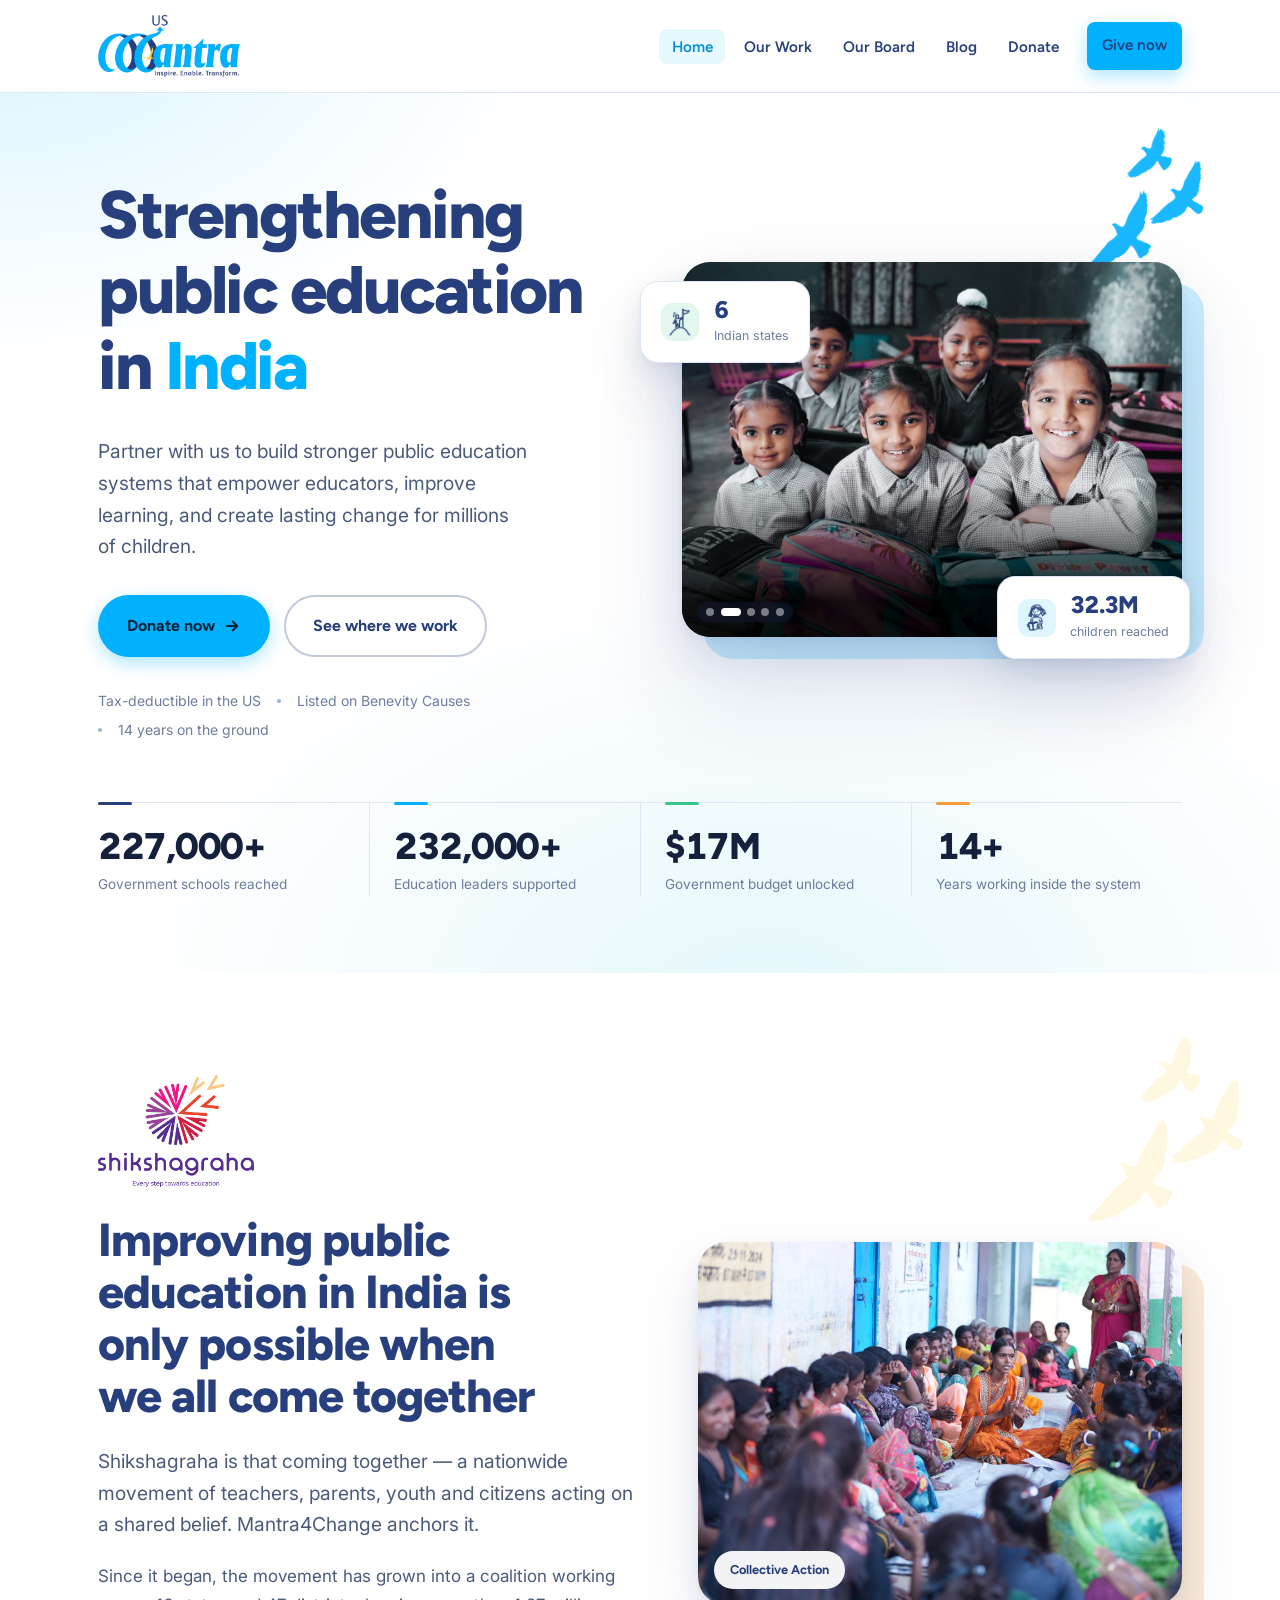
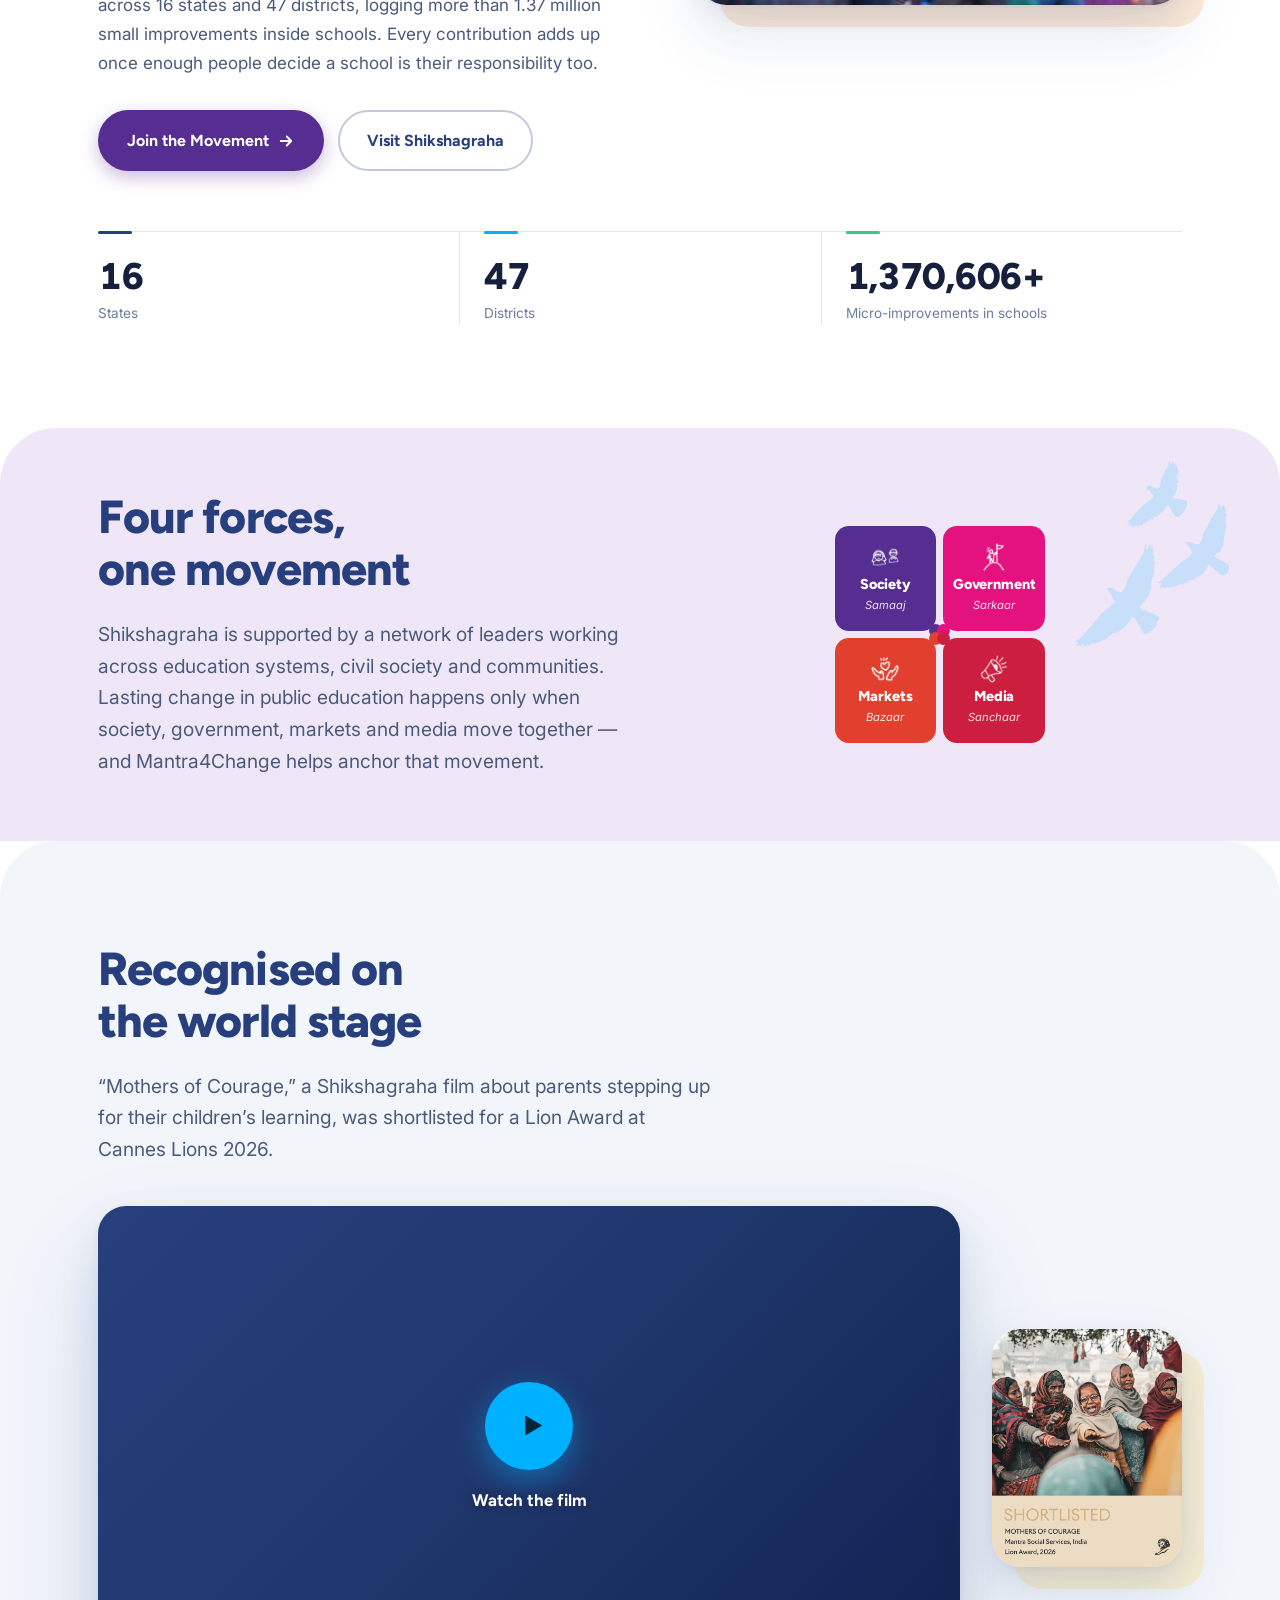
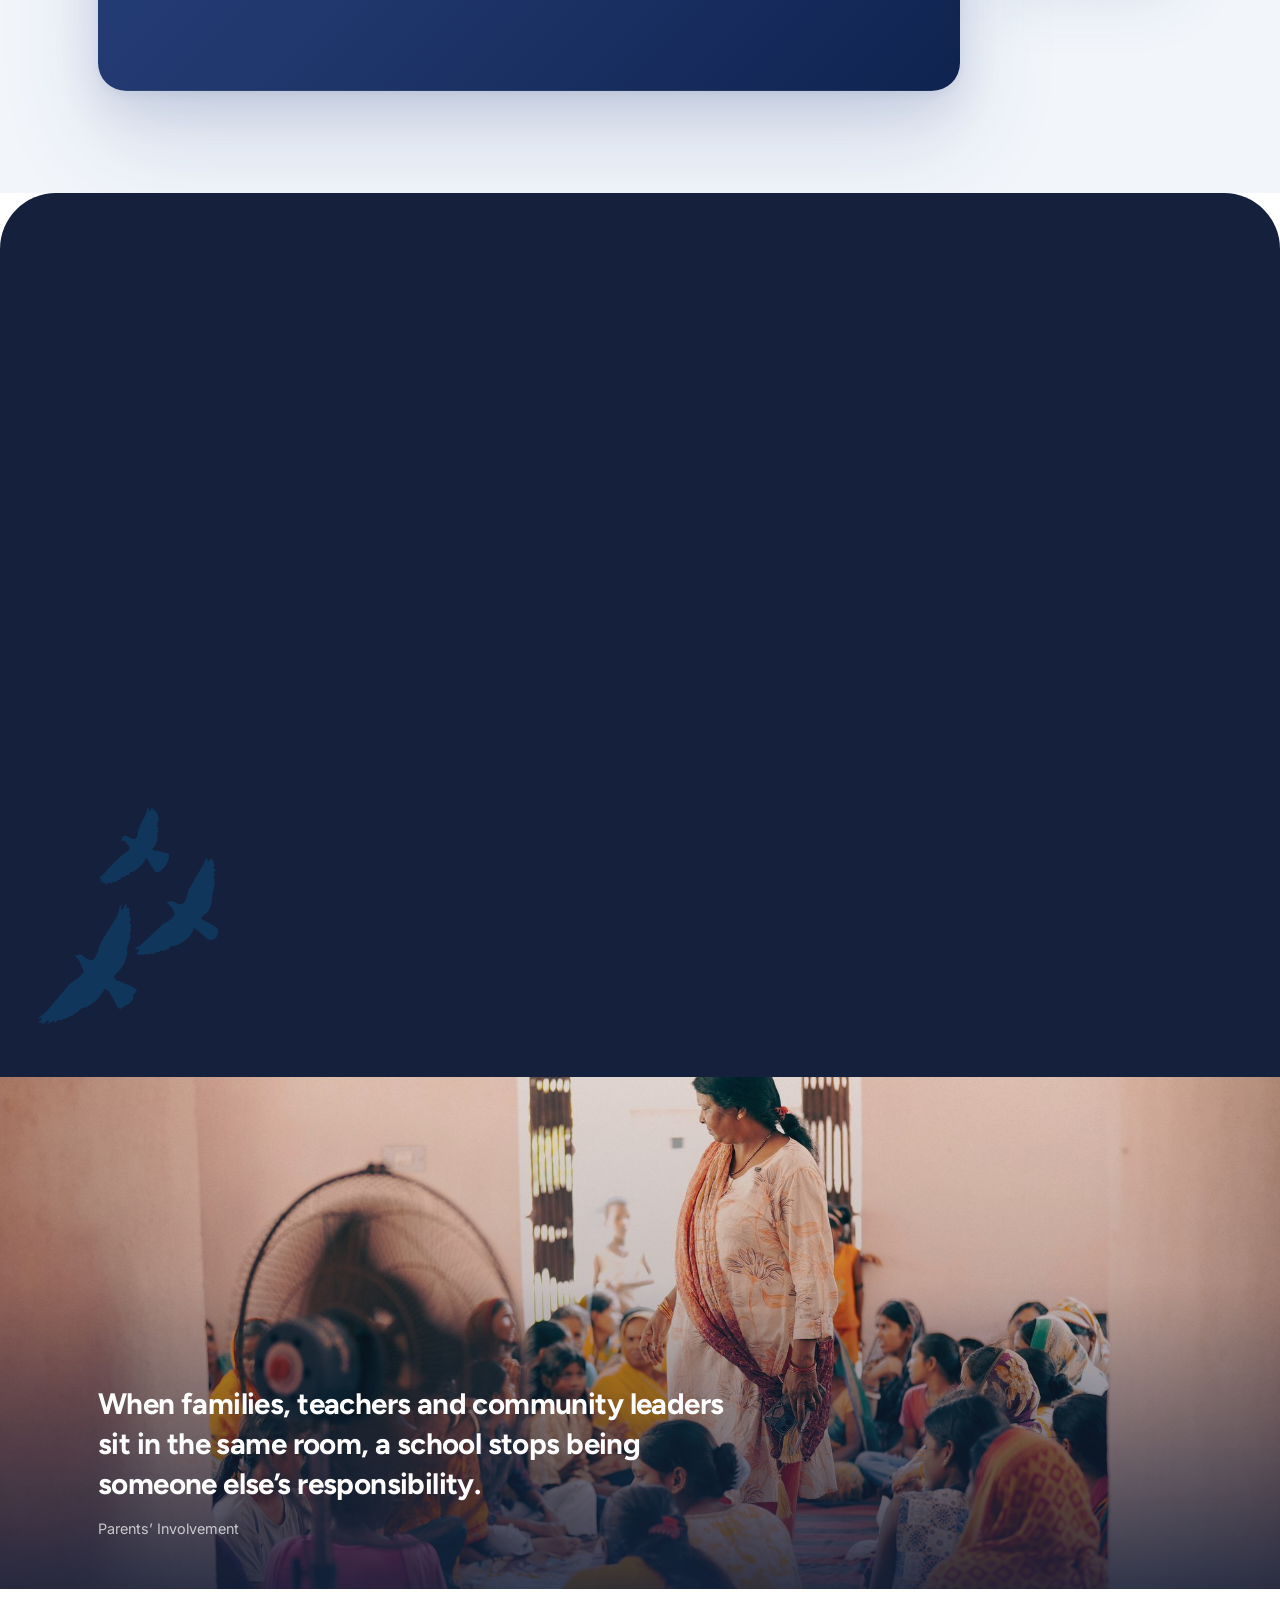
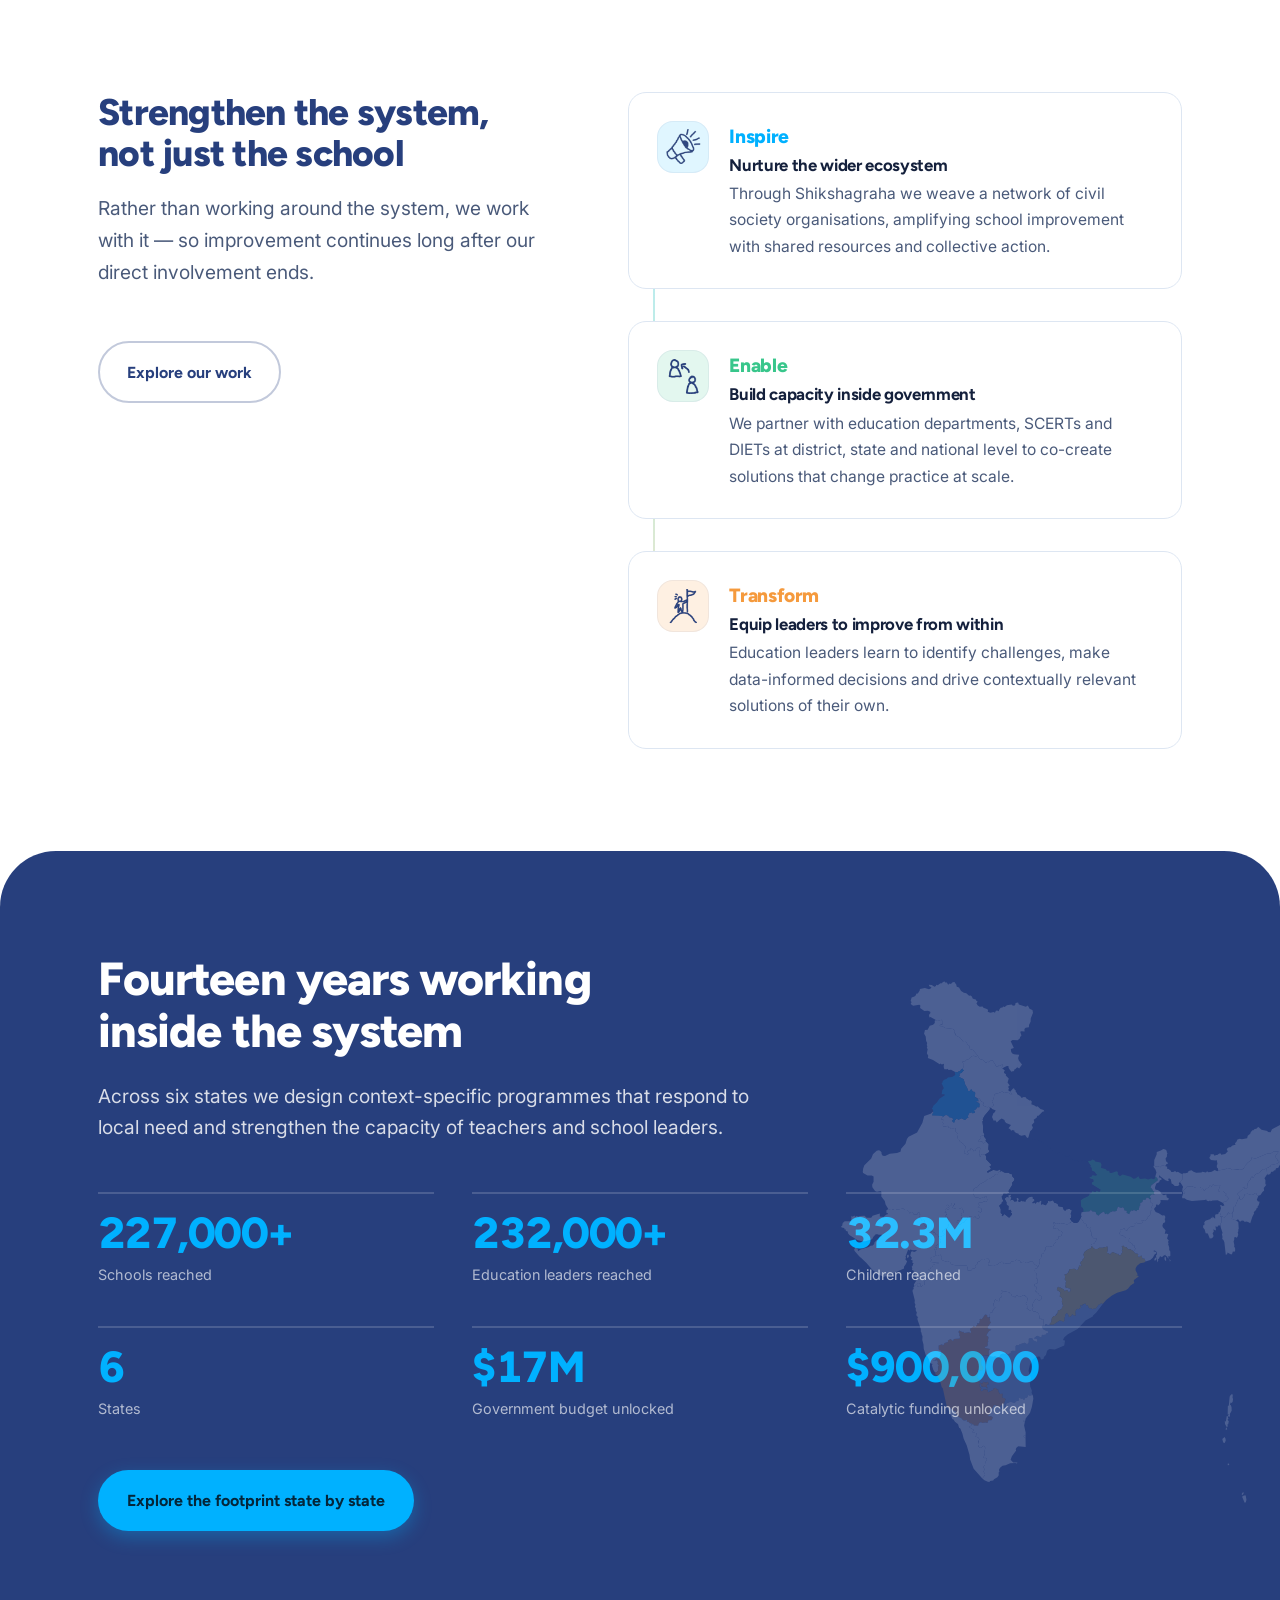
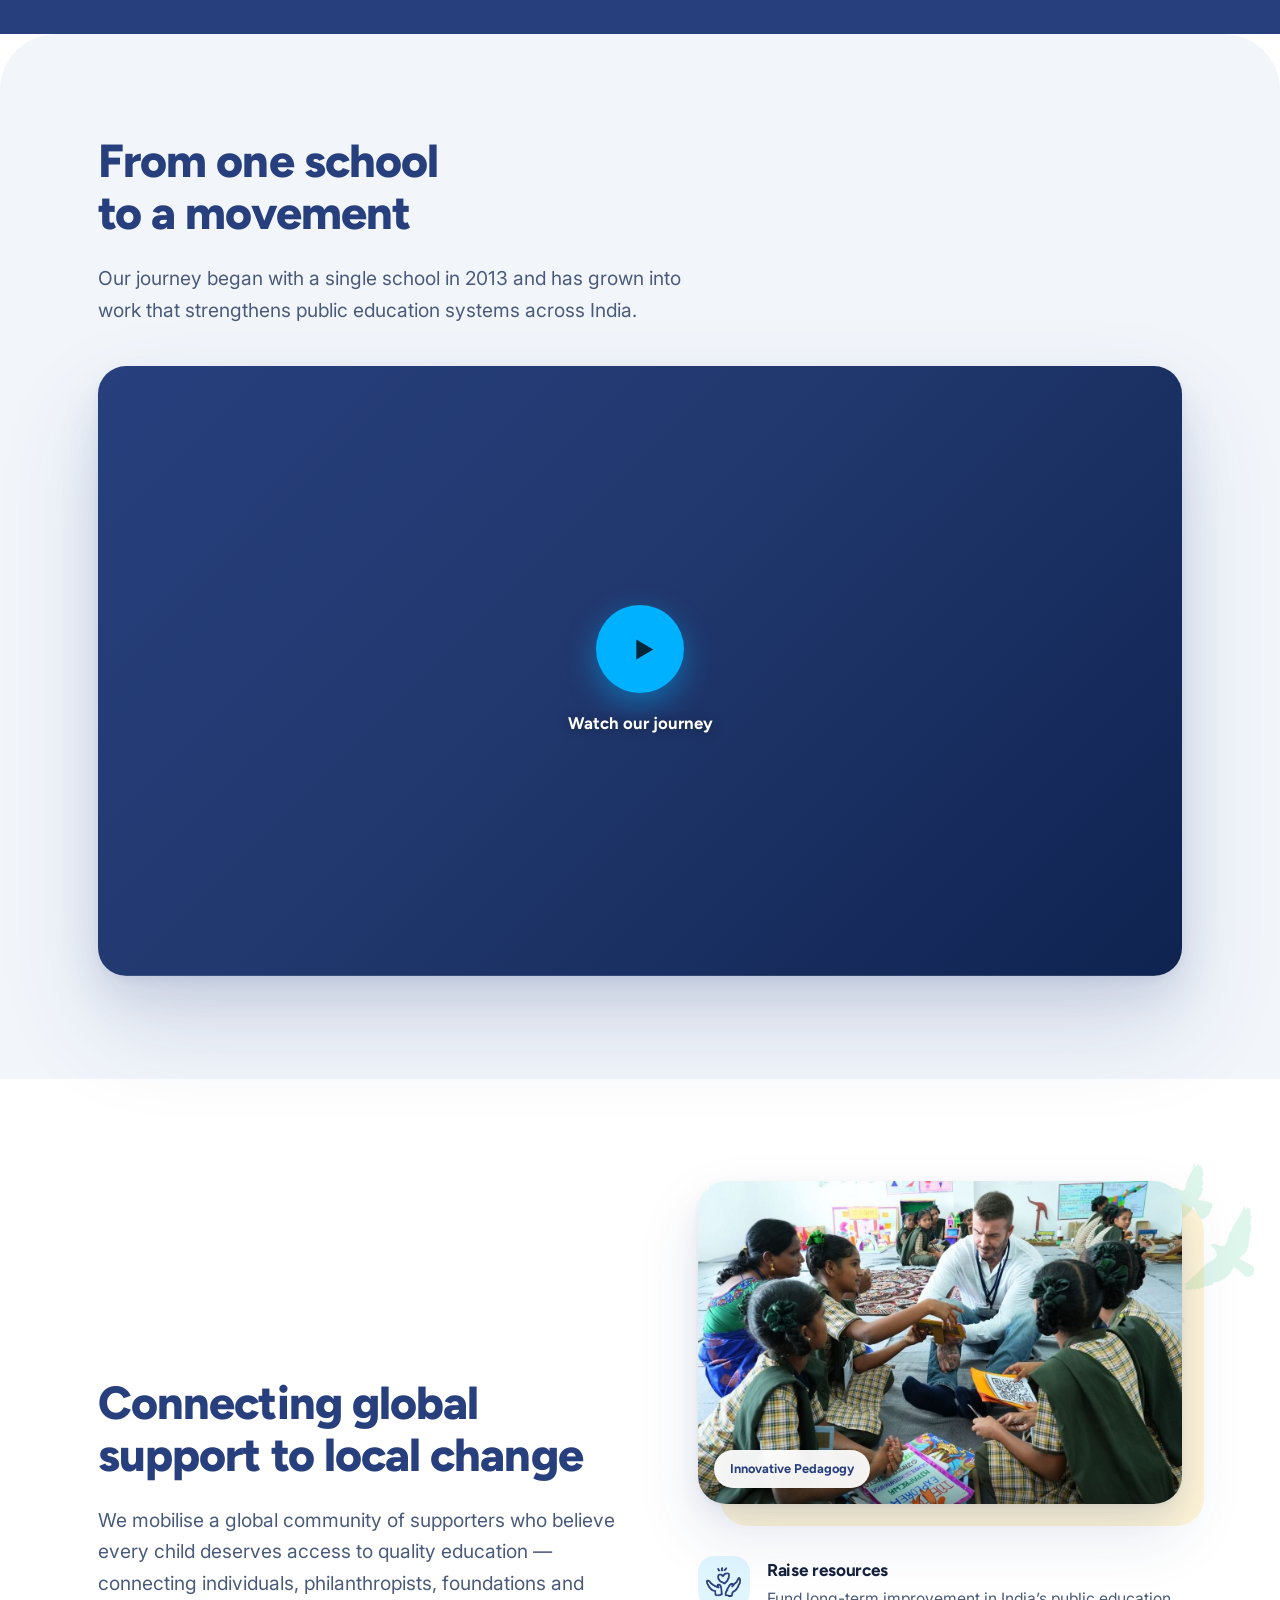
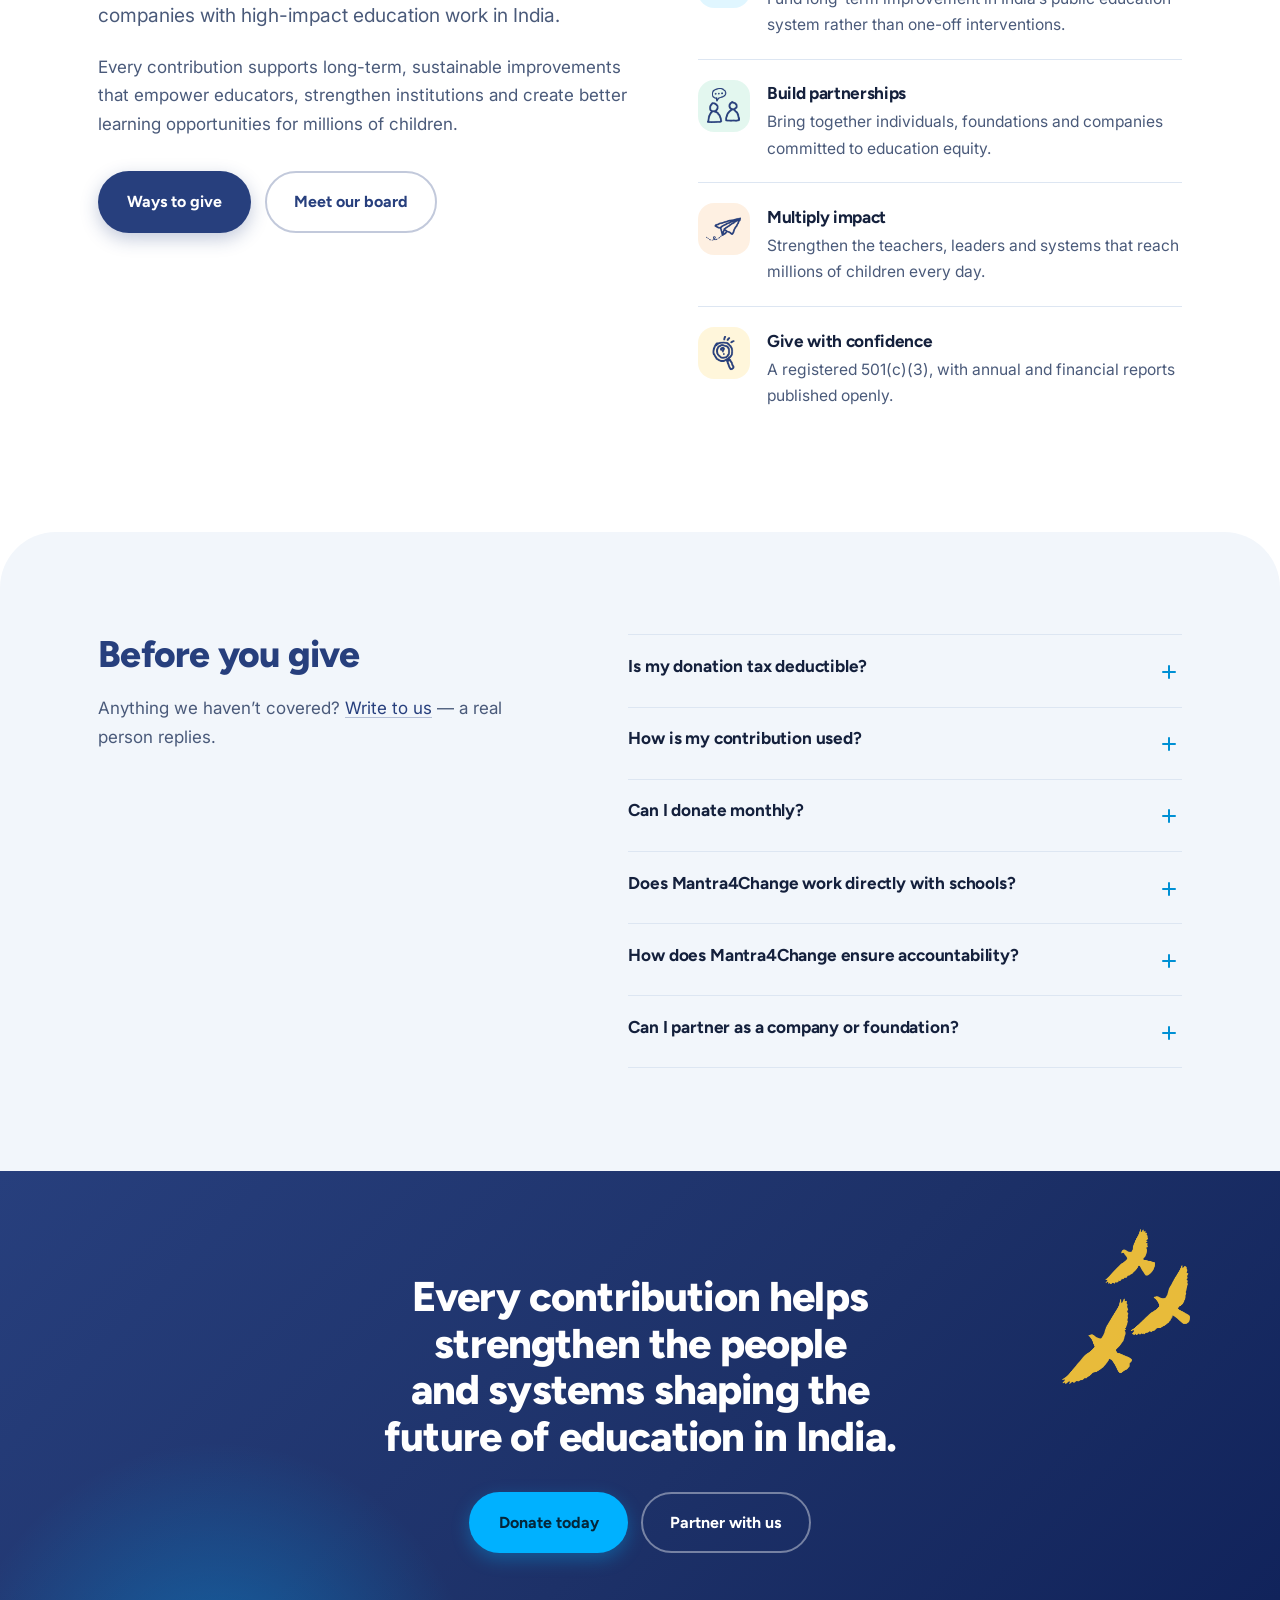
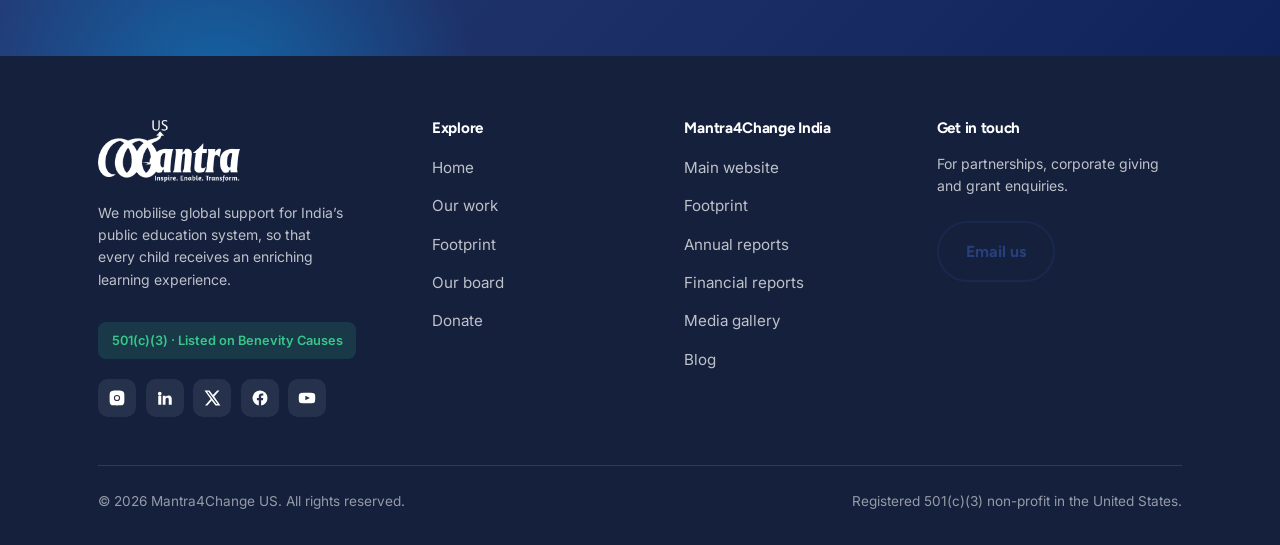
==== commit e5ce8378: "Fix cropped hero image, update copy, add scroll transitions site-wide - Lean the break-wide.jpg crop" ====
--- a/index.html
+++ b/index.html
@@ -21,16 +21,16 @@
 <header class="site-header">
   <div class="wrap">
     <nav class="nav" aria-label="Main">
-      <a class="brand" href="index.html" aria-label="Mantra4Change US, home">
+      <a class="brand" href="/" aria-label="Mantra4Change US, home">
         <img class="brand__logo" src="assets/img/logo-full.png" alt="Mantra4Change US — Inspire. Enable. Transform.">
       </a>
       <button class="nav__toggle" type="button" aria-expanded="false" aria-controls="nav-links" aria-label="Open menu"><span></span></button>
       <ul class="nav__links" id="nav-links">
-        <li><a href="index.html" aria-current="page">Home</a></li>
-        <li><a href="our-work.html">Our Work</a></li>
-        <li><a href="board.html">Our Board</a></li>
+        <li><a href="/" aria-current="page">Home</a></li>
+        <li><a href="our-work">Our Work</a></li>
+        <li><a href="board">Our Board</a></li>
         <li><a href="https://www.mantra4change.org/blogs/" target="_blank" rel="noopener">Blog</a></li>
-        <li><a href="donate.html">Donate</a></li>
+        <li><a href="donate">Donate</a></li>
         <li><a class="btn btn--primary nav__cta" href="https://www.every.org/mantra-4-change#/donate/card" target="_blank" rel="noopener">Give now</a></li>
       </ul>
     </nav>
@@ -45,7 +45,7 @@
   <div class="wrap">
     <div class="hero2__grid">
 
-      <div>
+      <div data-reveal>
         <h1 class="hero2__title">Strengthening public education in <em>India</em></h1>
         <p class="lede hero2__lede">Partner with us to build stronger public education systems that empower educators, improve learning, and create lasting change for millions of children.</p>
 
@@ -53,7 +53,7 @@
           <a class="btn btn--primary" href="https://www.every.org/mantra-4-change#/donate/card" target="_blank" rel="noopener">Donate now
             <svg viewBox="0 0 24 24" fill="none" stroke="currentColor" stroke-width="2.5" stroke-linecap="round" stroke-linejoin="round" style="width:18px;height:18px"><path d="M5 12h14M13 6l6 6-6 6"/></svg>
           </a>
-          <a class="btn btn--ghost" href="our-work.html#footprint">See where we work</a>
+          <a class="btn btn--ghost" href="our-work#footprint">See where we work</a>
         </div>
 
         <ul class="facts">
@@ -64,7 +64,7 @@
       </div>
 
       <!-- layered composition: photo, offset colour block, arcs, floating stat -->
-      <div class="compose">
+      <div class="compose" data-reveal data-reveal-delay="120">
 
 
         <div class="figure a-sky">
@@ -99,7 +99,7 @@
     </div>
 
     <!-- ticked fact rail, not a boxy grid -->
-    <div class="rail">
+    <div class="rail" data-reveal data-reveal-delay="200">
       <div class="rail__item a-navy"><div class="rail__n tnum" data-count="227000" data-suffix="+">227,000+</div><div class="rail__l">Government schools reached</div></div>
       <div class="rail__item a-sky"><div class="rail__n tnum" data-count="232000" data-suffix="+">232,000+</div><div class="rail__l">Education leaders supported</div></div>
       <div class="rail__item a-green"><div class="rail__n tnum" data-count="17" data-prefix="$" data-suffix="M">$17M</div><div class="rail__l">Government budget unlocked</div></div>
@@ -136,7 +136,7 @@
       </div>
     </div>
 
-    <div class="rail mt-3">
+    <div class="rail mt-3" data-reveal>
       <div class="rail__item a-navy"><div class="rail__n tnum" data-count="16">16</div><div class="rail__l">States</div></div>
       <div class="rail__item a-sky"><div class="rail__n tnum" data-count="47">47</div><div class="rail__l">Districts</div></div>
       <div class="rail__item a-green"><div class="rail__n tnum" data-count="1370606" data-suffix="+">1,370,606+</div><div class="rail__l">Micro-improvements in schools</div></div>
@@ -183,12 +183,12 @@
 <!-- ==================================================== SHIKSHAGRAHA FILM -->
 <section class="band band--wash band--curve-top band--curve">
   <div class="wrap">
-    <div class="videolead">
+    <div class="videolead" data-reveal>
       <h2 class="t-h2">Recognised on the world stage</h2>
       <p class="lede">&ldquo;Mothers of Courage,&rdquo; a Shikshagraha film about parents stepping up for their children&rsquo;s learning, was shortlisted for a Lion Award at Cannes Lions 2026.</p>
     </div>
 
-    <div class="filmshowcase">
+    <div class="filmshowcase" data-reveal data-reveal-delay="100">
       <figure class="video" data-yt="Amv0O1w17Ag" data-title="Mothers of Courage | Shiksha Chaupal">
         <button class="video__hit" type="button" aria-label="Play the video: Mothers of Courage, Shiksha Chaupal">
           <span class="video__play" aria-hidden="true">
@@ -217,24 +217,24 @@
     </div>
 
     <div class="stagger mt-3">
-        <div class="bigstat a-sky">
+        <div class="bigstat a-sky" data-reveal>
           <div class="bignum tnum" data-count="121.6" data-decimals="1" data-suffix="M">121.6M</div>
           <div class="bigstat__l">Children in government schools</div>
           <div class="bigstat__src">UDISE+ 2024&ndash;25</div>
         </div>
-        <div class="bigstat a-green">
+        <div class="bigstat a-green" data-reveal data-reveal-delay="90">
           <div class="bignum tnum" data-count="10" data-suffix="M+">10M+</div>
           <div class="bigstat__l">Teachers in the system</div>
           <div class="bigstat__src">UDISE+ 2024&ndash;25</div>
         </div>
-        <div class="bigstat a-amber">
+        <div class="bigstat a-amber" data-reveal data-reveal-delay="180">
           <div class="bignum tnum" data-count="8.2" data-decimals="1" data-suffix="%">8.2%</div>
           <div class="bigstat__l">Secondary school dropout rate</div>
           <div class="bigstat__src">UDISE+ 2024&ndash;25</div>
         </div>
     </div>
 
-    <blockquote class="quote measure mt-3" style="margin-left:auto">
+    <blockquote class="quote measure mt-3" data-reveal style="margin-left:auto">
       Many children are still unable to read at grade level or do basic arithmetic. The task is no longer getting children into school &mdash; it is making sure they learn once they are there.
       <cite class="quote__src">Reflecting the findings of <a href="https://asercentre.org/about-aser-2024/" target="_blank" rel="noopener" style="color:var(--sky)">ASER 2024</a></cite>
     </blockquote>
@@ -244,10 +244,10 @@
 
 <!-- ==================================================== visual break -->
 <section class="imgband">
-  <img class="imgband__media" src="assets/img/break-wide.jpg" alt="Women and children seated together during a community education session in India" loading="lazy">
+  <img class="imgband__media imgband__media--headroom" src="assets/img/break-wide.jpg" alt="Women and children seated together during a community education session in India" loading="lazy">
   <div class="imgband__scrim">
-    <div class="wrap imgband__inner">
-      <p class="imgband__q">When families, teachers and village leaders sit in the same room, a school stops being someone else&rsquo;s responsibility.</p>
+    <div class="wrap imgband__inner" data-reveal>
+      <p class="imgband__q">When families, teachers and community leaders sit in the same room, a school stops being someone else&rsquo;s responsibility.</p>
       <span class="imgband__cap">Parents&rsquo; Involvement</span>
     </div>
   </div>
@@ -257,14 +257,14 @@
 <section class="band">
   <div class="wrap">
     <div class="sticky-split">
-      <div class="sticky-split__head">
+      <div class="sticky-split__head" data-reveal>
         <h2 class="t-h2">Strengthen the system, not just the school</h2>
         <p class="lede">Rather than working around the system, we work with it &mdash; so improvement continues long after our direct involvement ends.</p>
-        <a class="btn btn--ghost mt-2" href="our-work.html">Explore our work</a>
+        <a class="btn btn--ghost mt-2" href="our-work">Explore our work</a>
       </div>
 
       <div class="flow">
-        <article class="flow__step a-sky">
+        <article class="flow__step a-sky" data-reveal>
           <span class="ico" aria-hidden="true"><img src="assets/img/icons/megaphone.png" alt=""></span>
           <div>
             <div class="flow__word">Inspire</div>
@@ -273,7 +273,7 @@
           </div>
         </article>
 
-        <article class="flow__step a-green">
+        <article class="flow__step a-green" data-reveal data-reveal-delay="100">
           <span class="ico" aria-hidden="true"><img src="assets/img/icons/lift-up.png" alt=""></span>
           <div>
             <div class="flow__word">Enable</div>
@@ -282,7 +282,7 @@
           </div>
         </article>
 
-        <article class="flow__step a-orange">
+        <article class="flow__step a-orange" data-reveal data-reveal-delay="200">
           <span class="ico" aria-hidden="true"><img src="assets/img/icons/flag-hill.png" alt=""></span>
           <div>
             <div class="flow__word">Transform</div>
@@ -314,7 +314,7 @@
     </div>
 
     <div class="btn-row mt-3" data-reveal>
-      <a class="btn btn--primary" href="our-work.html#footprint">Explore the footprint state by state</a>
+      <a class="btn btn--primary" href="our-work#footprint">Explore the footprint state by state</a>
     </div>
   </div>
 </section>
@@ -323,12 +323,12 @@
 <!-- ========================================================== our journey -->
 <section class="band band--wash band--curve-top band--curve">
   <div class="wrap">
-    <div class="videolead">
+    <div class="videolead" data-reveal>
       <h2 class="t-h2">From one school to a movement</h2>
       <p class="lede">Our journey began with a single school in 2013 and has grown into work that strengthens public education systems across India.</p>
     </div>
 
-    <figure class="video" data-yt="JImRt-orILg" data-title="Mantra4Change | Our Journey">
+    <figure class="video" data-reveal data-reveal-delay="100" data-yt="JImRt-orILg" data-title="Mantra4Change | Our Journey">
       <button class="video__hit" type="button" aria-label="Play the video: Mantra4Change, Our Journey">
         <span class="video__play" aria-hidden="true">
           <svg viewBox="0 0 24 24" fill="currentColor"><path d="M8 5.5v13l11-6.5z"/></svg>
@@ -349,8 +349,8 @@
         <p class="lede">We mobilise a global community of supporters who believe every child deserves access to quality education &mdash; connecting individuals, philanthropists, foundations and companies with high-impact education work in India.</p>
         <p>Every contribution supports long-term, sustainable improvements that empower educators, strengthen institutions and create better learning opportunities for millions of children.</p>
         <div class="btn-row mt-2">
-          <a class="btn btn--navy" href="donate.html">Ways to give</a>
-          <a class="btn btn--ghost" href="board.html">Meet our board</a>
+          <a class="btn btn--navy" href="donate">Ways to give</a>
+          <a class="btn btn--ghost" href="board">Meet our board</a>
         </div>
       </div>
 
@@ -386,12 +386,12 @@
 <section class="band band--wash band--curve-top band--curve">
   <div class="wrap">
     <div class="sticky-split">
-      <div class="sticky-split__head">
+      <div class="sticky-split__head" data-reveal>
         <h2 class="t-h2">Before you give</h2>
         <p>Anything we haven&rsquo;t covered? <a href="mailto:info@mantra4changeus.org">Write to us</a> &mdash; a real person replies.</p>
       </div>
 
-      <div class="faq">
+      <div class="faq" data-reveal data-reveal-delay="100">
         <!-- TODO: add the EIN to the first answer once confirmed. -->
         <div class="faq__item">
           <h3 style="margin:0"><button class="faq__q" type="button" aria-expanded="false" aria-controls="faq-1">Is my donation tax deductible?<span class="faq__sign" aria-hidden="true"></span></button></h3>
@@ -411,7 +411,7 @@
         </div>
         <div class="faq__item">
           <h3 style="margin:0"><button class="faq__q" type="button" aria-expanded="false" aria-controls="faq-5">How does Mantra4Change ensure accountability?<span class="faq__sign" aria-hidden="true"></span></button></h3>
-          <div class="faq__a" id="faq-5"><div>Programmes are evaluated with independent partners and monitored against baseline and endline data, and our annual and financial reports are published openly. You can read them in the <a href="donate.html#transparency">transparency section</a>.</div></div>
+          <div class="faq__a" id="faq-5"><div>Programmes are evaluated with independent partners and monitored against baseline and endline data, and our annual and financial reports are published openly. You can read them in the <a href="donate#transparency">transparency section</a>.</div></div>
         </div>
         <div class="faq__item">
           <h3 style="margin:0"><button class="faq__q" type="button" aria-expanded="false" aria-controls="faq-6">Can I partner as a company or foundation?<span class="faq__sign" aria-hidden="true"></span></button></h3>
@@ -429,7 +429,7 @@
     <h2 class="cta__title center" data-reveal>Every contribution helps strengthen the people and systems shaping the future of education in India.</h2>
     <div class="btn-row mt-2" style="justify-content:center" data-reveal>
       <a class="btn btn--primary" href="https://www.every.org/mantra-4-change#/donate/card" target="_blank" rel="noopener">Donate today</a>
-      <a class="btn btn--ghost" href="donate.html#partner">Partner with us</a>
+      <a class="btn btn--ghost" href="donate#partner">Partner with us</a>
     </div>
   </div>
 </section>
@@ -454,11 +454,11 @@
       <div>
         <h2 class="footer__h">Explore</h2>
         <ul class="footer__list">
-          <li><a href="index.html">Home</a></li>
-          <li><a href="our-work.html">Our work</a></li>
-          <li><a href="our-work.html#footprint">Footprint</a></li>
-          <li><a href="board.html">Our board</a></li>
-          <li><a href="donate.html">Donate</a></li>
+          <li><a href="/">Home</a></li>
+          <li><a href="our-work">Our work</a></li>
+          <li><a href="our-work#footprint">Footprint</a></li>
+          <li><a href="board">Our board</a></li>
+          <li><a href="donate">Donate</a></li>
         </ul>
       </div>
       <div>
--- a/assets/css/style.css
+++ b/assets/css/style.css
@@ -924,6 +924,8 @@
    ========================================================================== */
 .imgband { position: relative; overflow: hidden; }
 .imgband__media { display: block; width: 100%; height: clamp(300px, 40vw, 520px); object-fit: cover; object-position: center 38%; }
+/* the subject's head sits close to the top edge of the source photo, so lean the crop toward the top instead of the centred default */
+.imgband__media--headroom { object-position: center 8%; }
 .imgband__scrim {
   position: absolute; inset: 0;
   background: linear-gradient(180deg, rgba(20,32,60,.10) 0%, rgba(20,32,60,.20) 40%, rgba(20,32,60,.86) 100%);
